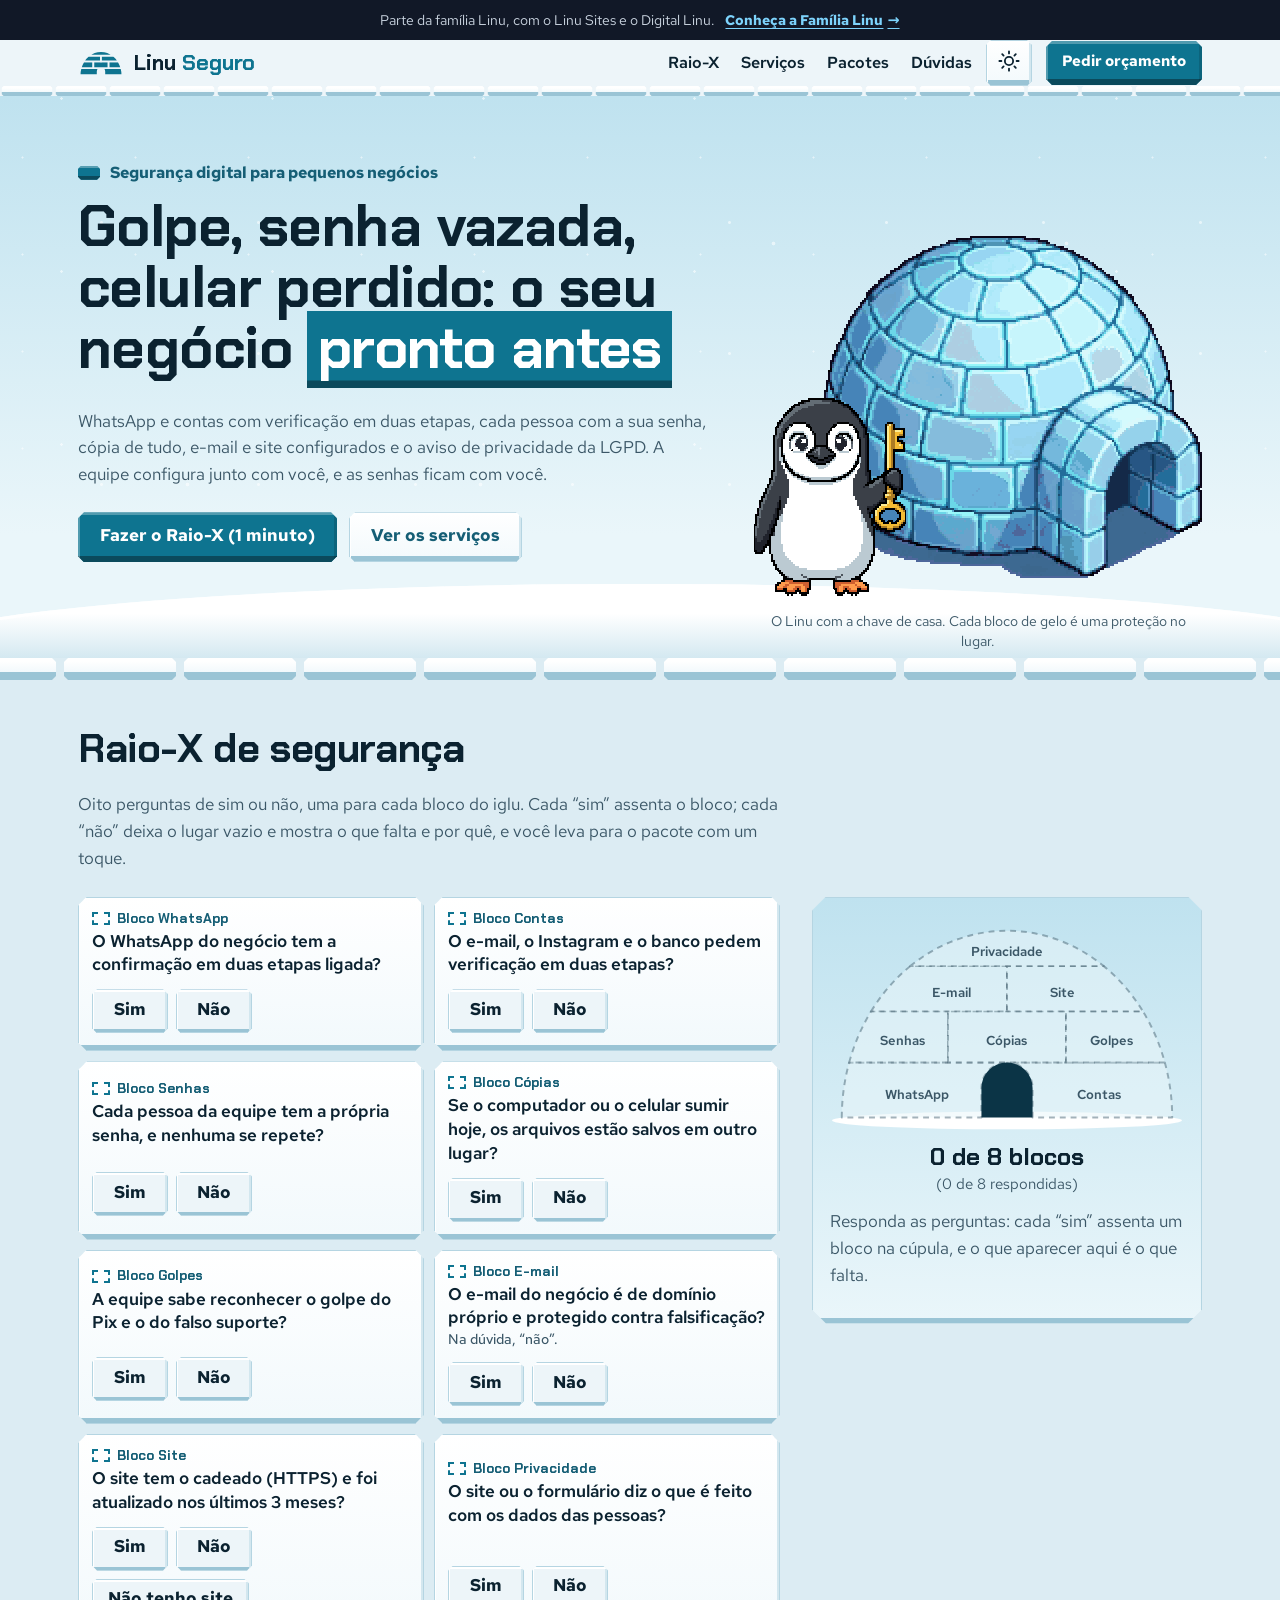
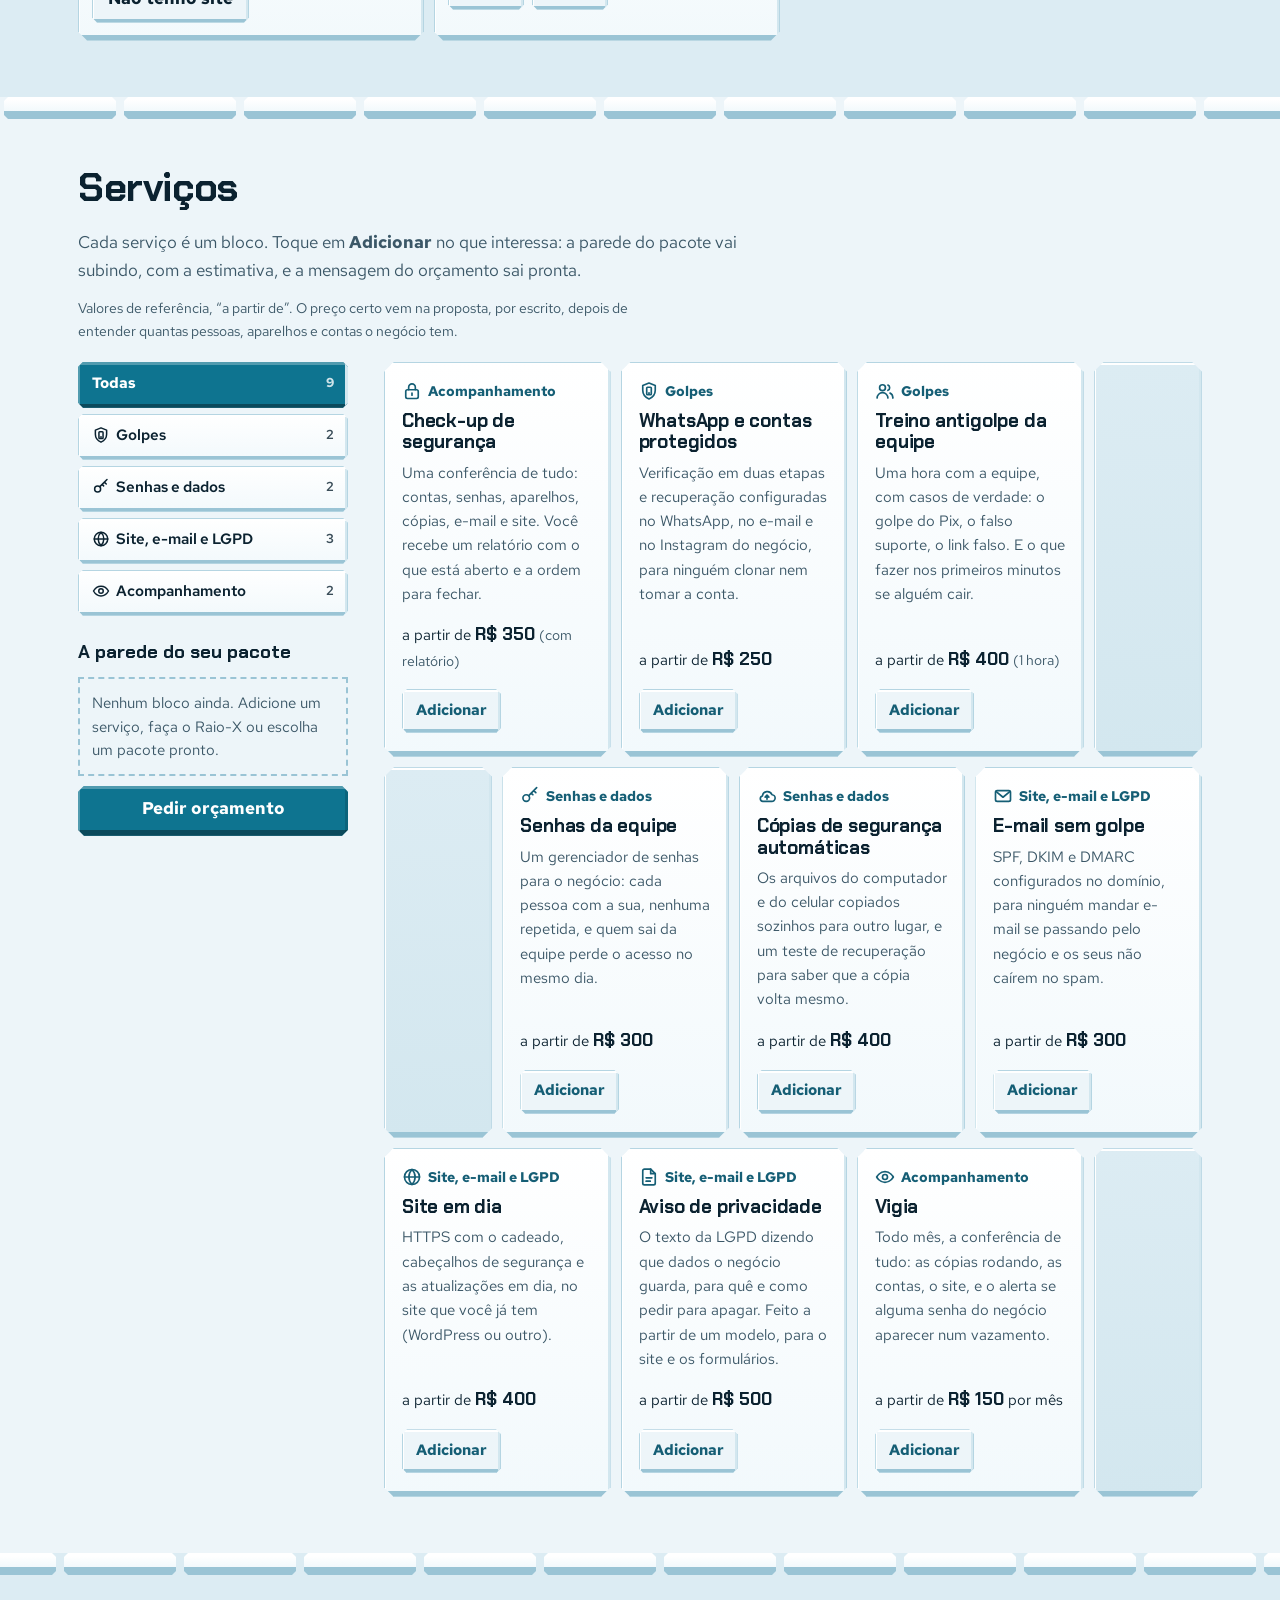
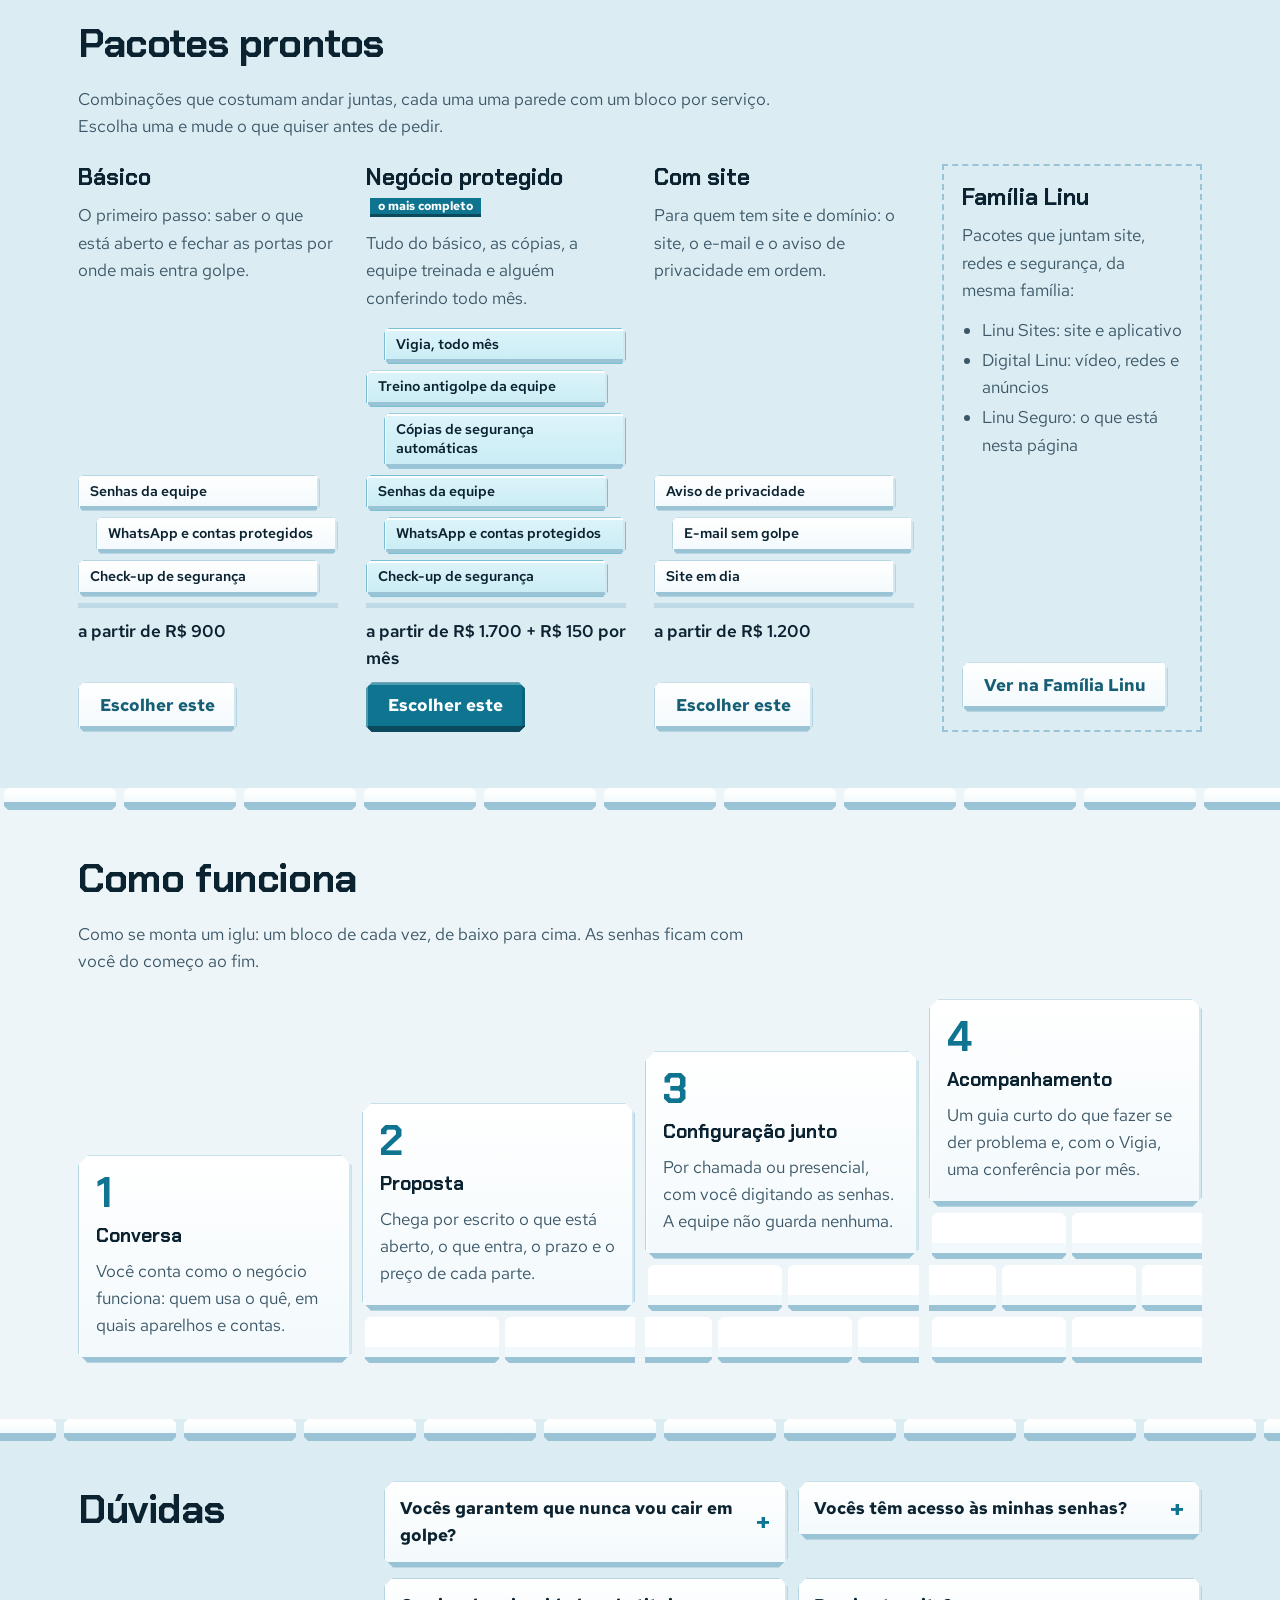
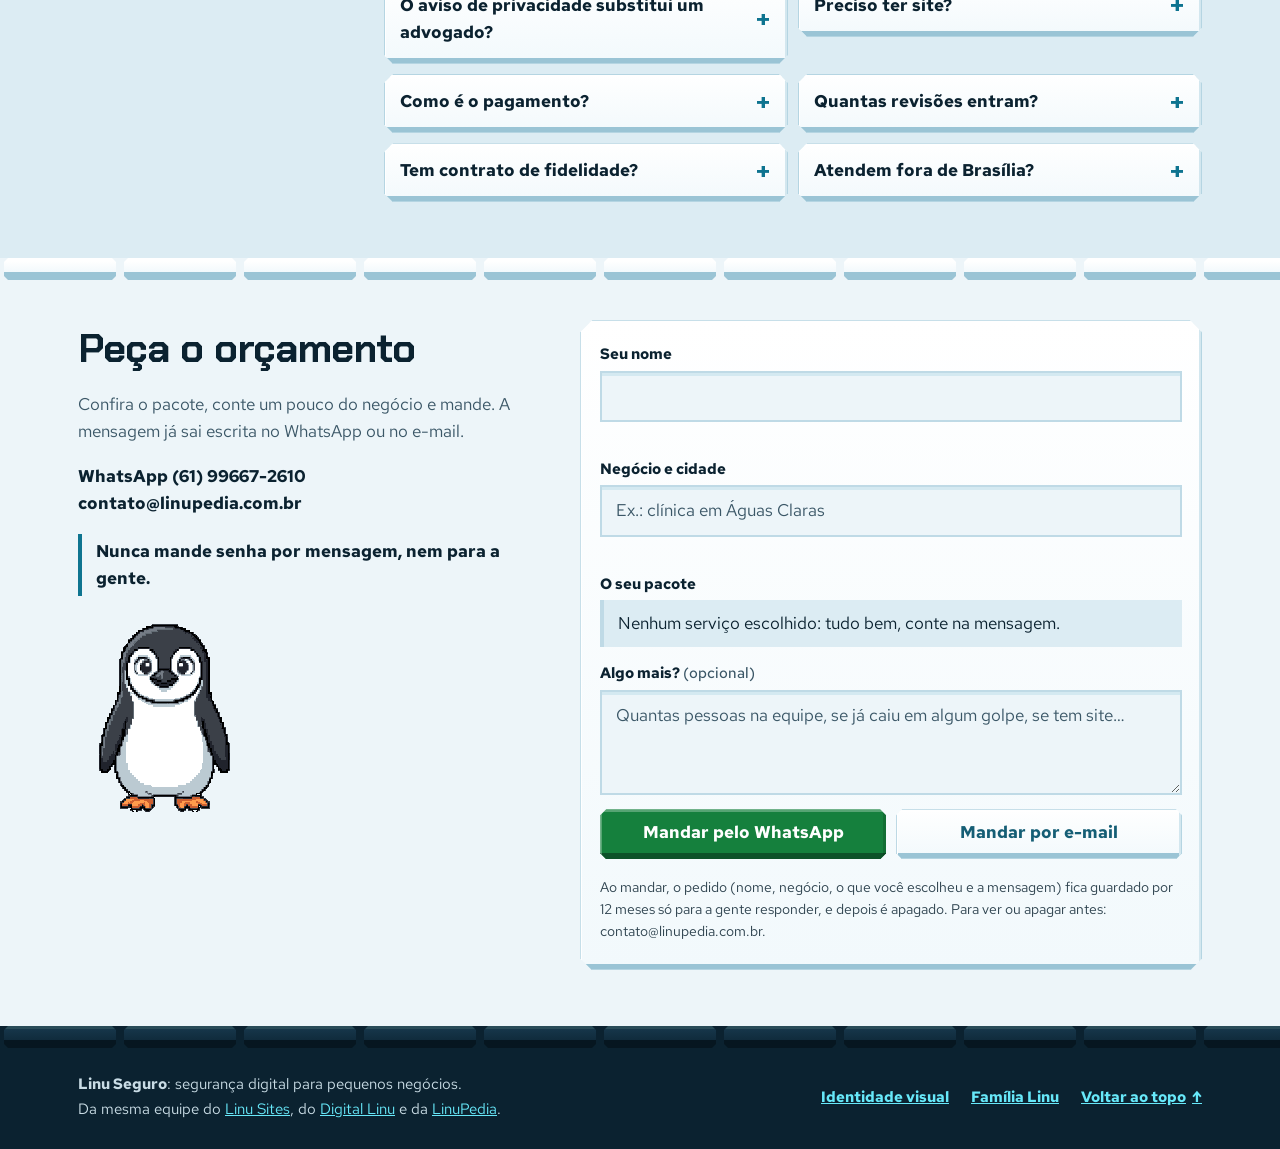
==== index.html @ 94fc55c6 "Fonte pré-carregada sem ?v=, no mesmo endereço do CSS O versao-arquivos.py do kit punha ?v= no <link" ====
<!DOCTYPE html>
<html lang="pt-BR">
<head>
  <meta charset="utf-8">
  <meta name="viewport" content="width=device-width, initial-scale=1">
  <title>Linu Seguro: segurança digital para pequenos negócios</title>
  <meta name="description" content="Contra golpe no WhatsApp e no Pix: contas com verificação em duas etapas, senhas da equipe, cópias de segurança, e-mail e site configurados e aviso de privacidade da LGPD. Faça o Raio-X e monte o seu pacote.">
  <meta name="theme-color" content="#F2F8FB" media="(prefers-color-scheme: light)">
  <meta name="theme-color" content="#07111C" media="(prefers-color-scheme: dark)">
  <link rel="icon" href="img/linu-logo.png?v=04939f80" type="image/png" sizes="128x128">
  <link rel="icon" href="img/icone-32.png?v=af06fd2b" type="image/png" sizes="32x32">
  <link rel="apple-touch-icon" href="img/icone-180.png?v=0174d73d">
  <meta property="og:title" content="Linu Seguro">
  <meta property="og:description" content="Segurança digital para pequenos negócios: golpes, contas e senhas, cópias de segurança, e-mail, site e LGPD. Da família Linu.">
  <meta property="og:type" content="website">
  <meta property="og:url" content="https://seguro.linupedia.com.br/">
  <meta property="og:locale" content="pt_BR">
  <meta property="og:image" content="https://seguro.linupedia.com.br/img/compartilhar.png">
  <meta property="og:image:width" content="1200">
  <meta property="og:image:height" content="630">
  <meta property="og:image:alt" content="O Linu, o pinguim em pixel art, com a chave na frente do iglu, na neve, ao lado da marca de blocos de gelo, do nome Linu Seguro e da frase: o seu negócio pronto antes do golpe">
  <meta name="twitter:card" content="summary_large_image">
  <!-- O que o Google lê sobre o Linu Seguro (schema.org); os serviços são os 9 blocos da página -->
  <script type="application/ld+json">{"@context":"https://schema.org","@type":"ProfessionalService","name":"Linu Seguro","url":"https://seguro.linupedia.com.br/","description":"Segurança digital para pequenos negócios: golpes, contas e senhas, cópias de segurança, e-mail, site e LGPD.","image":"https://seguro.linupedia.com.br/img/compartilhar.png","logo":"https://seguro.linupedia.com.br/img/linu-logo.png","telephone":"+55-61-99667-2610","email":"contato@linupedia.com.br","areaServed":"BR","inLanguage":"pt-BR","parentOrganization":{"@type":"Organization","name":"Família Linu","url":"https://familia.linupedia.com.br/"},"hasOfferCatalog":{"@type":"OfferCatalog","name":"Serviços","itemListElement":[{"@type":"Offer","itemOffered":{"@type":"Service","name":"Check-up de segurança"},"priceSpecification":{"@type":"UnitPriceSpecification","minPrice":350,"priceCurrency":"BRL"}},{"@type":"Offer","itemOffered":{"@type":"Service","name":"WhatsApp e contas protegidos"},"priceSpecification":{"@type":"UnitPriceSpecification","minPrice":250,"priceCurrency":"BRL"}},{"@type":"Offer","itemOffered":{"@type":"Service","name":"Senhas da equipe"},"priceSpecification":{"@type":"UnitPriceSpecification","minPrice":300,"priceCurrency":"BRL"}},{"@type":"Offer","itemOffered":{"@type":"Service","name":"Cópias de segurança automáticas"},"priceSpecification":{"@type":"UnitPriceSpecification","minPrice":400,"priceCurrency":"BRL"}},{"@type":"Offer","itemOffered":{"@type":"Service","name":"E-mail sem golpe"},"priceSpecification":{"@type":"UnitPriceSpecification","minPrice":300,"priceCurrency":"BRL"}},{"@type":"Offer","itemOffered":{"@type":"Service","name":"Site em dia"},"priceSpecification":{"@type":"UnitPriceSpecification","minPrice":400,"priceCurrency":"BRL"}},{"@type":"Offer","itemOffered":{"@type":"Service","name":"Aviso de privacidade (LGPD)"},"priceSpecification":{"@type":"UnitPriceSpecification","minPrice":500,"priceCurrency":"BRL"}},{"@type":"Offer","itemOffered":{"@type":"Service","name":"Treino antigolpe da equipe"},"priceSpecification":{"@type":"UnitPriceSpecification","minPrice":400,"priceCurrency":"BRL"}},{"@type":"Offer","itemOffered":{"@type":"Service","name":"Vigia mensal"},"priceSpecification":{"@type":"UnitPriceSpecification","minPrice":150,"priceCurrency":"BRL","unitText":"mês"}}]}}</script>
  <meta http-equiv="Content-Security-Policy" content="default-src 'self'; img-src 'self' data:; font-src 'self'; style-src 'self'; script-src 'self'; connect-src 'self'; object-src 'none'; base-uri 'self'; form-action 'self'">
  <link rel="canonical" href="https://seguro.linupedia.com.br/">
  <link rel="preload" href="fontes/chakra-petch-latin-700.woff2" as="font" type="font/woff2" crossorigin>
  <link rel="preload" href="fontes/red-hat-text-latin.woff2" as="font" type="font/woff2" crossorigin>
  <script src="js/tema-inicio.js?v=b2e4d710"></script>
  <link rel="stylesheet" href="css/estilo.css?v=5417a39e">
  <link rel="stylesheet" href="css/movimento.css?v=6c3684a3">
  <script src="js/seguro.js?v=fb1ccdaf" defer></script>
  <script src="js/linu-vivo.js?v=daf0f399" defer></script>
  <script src="js/movimento.js?v=c068d761" defer></script>
</head>
<body>
  <!-- Os ícones do Linu Seguro, desenhados para ele (traço 2, pontas redondas), no lugar de emoji; o i-domo é a cúpula
       de blocos do Raio-X, usada como marca no topo -->
  <svg class="sprite" aria-hidden="true" focusable="false">
    <symbol id="i-cadeado" viewBox="0 0 24 24"><rect x="4.5" y="10.5" width="15" height="10.5" rx="2"/><path d="M8 10.5V7.5a4 4 0 0 1 8 0v3M12 14.5v2.5"/></symbol>
    <symbol id="i-escudo" viewBox="0 0 24 24"><path d="M12 2.5 4.5 5.5v5.5c0 4.7 3.2 8.6 7.5 10.5 4.3-1.9 7.5-5.8 7.5-10.5V5.5Z"/><rect x="9.25" y="7.5" width="5.5" height="9" rx="1"/><path d="M11.5 14.5h1"/></symbol>
    <symbol id="i-chave" viewBox="0 0 24 24"><circle cx="7.5" cy="14.5" r="4"/><path d="M10.5 11.5 20 2M16.5 5.5l2.5 2.5M13.5 8.5l2 2"/></symbol>
    <symbol id="i-nuvem" viewBox="0 0 24 24"><path d="M7 18.5h10.5a4 4 0 0 0 .5-8 6 6 0 0 0-11.5 1.5A3.3 3.3 0 0 0 7 18.5Z"/><path d="M12 16v-5M9.75 13.25 12 11l2.25 2.25"/></symbol>
    <symbol id="i-envelope" viewBox="0 0 24 24"><rect x="3" y="5.5" width="18" height="13" rx="2"/><path d="m3.5 6.5 8.5 7 8.5-7"/></symbol>
    <symbol id="i-globo" viewBox="0 0 24 24"><circle cx="12" cy="12" r="9"/><path d="M3 12h18M12 3c2.5 2.5 3.75 5.5 3.75 9S14.5 18.5 12 21M12 3C9.5 5.5 8.25 8.5 8.25 12S9.5 18.5 12 21"/></symbol>
    <symbol id="i-documento" viewBox="0 0 24 24"><path d="M14 2.5H6.5a2 2 0 0 0-2 2v15a2 2 0 0 0 2 2h11a2 2 0 0 0 2-2V8Z"/><path d="M14 2.5V8h5.5M8.5 13h7M8.5 17h5"/></symbol>
    <symbol id="i-pessoas" viewBox="0 0 24 24"><circle cx="9" cy="8" r="3.5"/><path d="M2.5 20.5a6.5 6.5 0 0 1 13 0"/><path d="M15.5 4.8a3.5 3.5 0 0 1 0 6.4M18 14.5a6.5 6.5 0 0 1 3.5 6"/></symbol>
    <symbol id="i-olho" viewBox="0 0 24 24"><path d="M2 12s3.6-6.5 10-6.5S22 12 22 12s-3.6 6.5-10 6.5S2 12 2 12Z"/><circle cx="12" cy="12" r="3"/></symbol>
    <symbol id="i-domo" viewBox="0 0 360 220"><path d="M12.0 206 A168 190 0 0 1 19.5 150 H180 A26 26 0 0 0 154 176 V206Z"/><path d="M206 206 V176 A26 26 0 0 0 180 150 H340.5 A168 190 0 0 1 348.0 206Z"/><path d="M19.5 150 A168 190 0 0 1 41.8 98 H120 V150Z"/><path d="M120 150 V98 H240 V150Z"/><path d="M240 150 V98 H318.2 A168 190 0 0 1 340.5 150Z"/><path d="M41.8 98 A168 190 0 0 1 81.6 52 H180 V98Z"/><path d="M180 98 V52 H278.4 A168 190 0 0 1 318.2 98Z"/><path d="M81.6 52 A168 190 0 0 1 278.4 52Z"/></symbol>
  </svg>
  <!-- A faixa da família (06/11/2026): aponta para a Família Linu, que reúne os quatro serviços -->
  <aside class="faixa-irma" aria-label="Família Linu">
    <span>Parte da família Linu, com o Linu Sites e o Digital Linu.</span>
    <a href="https://familia.linupedia.com.br/">Conheça a Família Linu <span aria-hidden="true">→</span></a>
  </aside>

  <header class="topo">
    <div class="dentro topo-dentro">
      <a class="marca" href="./" aria-label="Linu Seguro, início">
        <svg class="marca-domo" viewBox="0 0 360 220" width="46" height="28" aria-hidden="true"><use href="#i-domo"/></svg>
        <span>Linu <b>Seguro</b></span>
      </a>
      <nav class="menu" aria-label="Seções">
        <div class="menu-links" id="menu-links">
          <a href="#raiox">Raio-X</a>
          <a href="#servicos">Serviços</a>
          <a href="#pacotes">Pacotes</a>
          <a href="#duvidas">Dúvidas</a>
          <a class="botao menu-links-orcamento" href="#contato">Pedir orçamento</a>
        </div>
        <button class="luz" type="button" data-tema aria-label="Mudar para o modo escuro" title="Modo escuro">
          <svg viewBox="0 0 24 24" width="22" height="22" aria-hidden="true">
            <path class="icone-sol" d="M12 7.5a4.5 4.5 0 1 1 0 9 4.5 4.5 0 0 1 0-9ZM12 1.5v2.2M12 20.3v2.2M1.5 12h2.2M20.3 12h2.2M4.6 4.6l1.5 1.5M17.9 17.9l1.5 1.5M4.6 19.4l1.5-1.5M17.9 6.1l1.5-1.5" />
            <path class="icone-lua" d="M20 14.5A8.5 8.5 0 0 1 9.5 4a8.5 8.5 0 1 0 10.5 10.5Z" />
          </svg>
        </button>
        <a class="botao botao-pequeno menu-orcamento" href="#contato"><span class="rotulo-largo">Pedir orçamento</span><span class="rotulo-curto">Orçamento</span></a>
        <button class="menu-abrir" type="button" aria-expanded="false" aria-controls="menu-links" aria-label="Abrir o menu">
          <svg viewBox="0 0 24 24" width="22" height="22" aria-hidden="true"><path d="M4 7h16M4 12h16M4 17h16" /></svg>
        </button>
      </nav>
    </div>
  </header>

  <main>
    <!-- A abertura: o céu polar, a neve e o iglu. De dia, o céu claro; à noite, o céu escuro com a luz da porta acesa -->
    <section class="abertura">
      <div class="dentro abertura-dentro">
        <div class="abertura-texto">
          <p class="sobretitulo">Segurança digital para pequenos negócios</p>
          <h1>Golpe, senha vazada, celular perdido: o seu negócio <span class="destaque">pronto antes</span></h1>
          <p class="abertura-sub">WhatsApp e contas com verificação em duas etapas, cada pessoa com a sua senha, cópia de tudo,
            e-mail e site configurados e o aviso de privacidade da LGPD. A equipe configura junto com você, e as senhas
            ficam com você.</p>
          <div class="botoes">
            <a class="botao" href="#raiox">Fazer o Raio-X (1 minuto)</a>
            <a class="botao botao-gelo" href="#servicos">Ver os serviços</a>
          </div>
        </div>
        <!-- O iglu do Linu, em 2 vezes o tamanho do desenho, e o Linu em 1 vez (pixel art só em escala inteira). Ao
             trocar o tema, a luz da porta acende ou apaga e o Linu dá um pulinho (js/seguro.js, bloco 1b) -->
        <figure class="cena">
          <div class="cena-palco" data-cena>
            <img class="pixel cena-iglu" src="img/iglu.png?v=8f754687" alt="" width="204" height="171">
            <img class="pixel cena-iglu cena-noite" src="img/iglu-noite.png?v=999de87a" alt="" width="204" height="171">
            <img class="pixel cena-luz" src="img/iglu-luz.png?v=534e7107" alt="" width="204" height="171">
            <span class="cena-brilho" aria-hidden="true"></span>
            <img class="pixel cena-linu" data-linu-vivo data-piscar="img/linu-chave-piscando.png?v=2c3120f7" src="img/linu-chave.png?v=003bee1a" alt="O Linu, o pinguim da LinuPedia, na frente do iglu de gelo, mostrando a chave de casa" width="152" height="198">
          </div>
          <figcaption data-cena-legenda>O Linu com a chave de casa. Cada bloco de gelo é uma proteção no lugar.</figcaption>
        </figure>
      </div>
    </section>

    <!-- Raio-X (06/11/2026; cúpula de blocos em 07/11/2026): oito perguntas de sim ou não, cada uma com o seu bloco na
         cúpula. Cada "sim" assenta o bloco; cada "não" deixa o lugar vazio e recomenda um serviço (js/seguro.js,
         bloco 8). Sem JavaScript, a seção não aparece. -->
    <section class="secao secao-gelo raiox" id="raiox">
      <div class="dentro">
        <h2 data-mov="palavras">Raio-X de segurança</h2>
        <p class="secao-sub" data-mov="sobe">Oito perguntas de sim ou não, uma para cada bloco do iglu. Cada “sim” assenta o bloco; cada
          “não” deixa o lugar vazio e mostra o que falta e por quê, e você leva para o pacote com um toque.</p>
        <div class="raiox-grade">
          <div class="perguntas" data-mov-grupo="sobe">
            <!-- No celular e no tablet, a cúpula pequena fica presa no alto enquanto se responde -->
            <div class="raiox-mini" aria-hidden="true">
              <svg class="raiox-domo raiox-domo-mini" viewBox="0 0 360 220" aria-hidden="true" focusable="false">
              <ellipse class="rx-chao" cx="180" cy="209" rx="178" ry="9"/>
              <g class="rx-bloco" data-rx-bloco="whats"><path class="rx-forma" d="M12.0 206 A168 190 0 0 1 19.5 150 H180 A26 26 0 0 0 154 176 V206Z"/></g>
              <g class="rx-bloco" data-rx-bloco="contas"><path class="rx-forma" d="M206 206 V176 A26 26 0 0 0 180 150 H340.5 A168 190 0 0 1 348.0 206Z"/></g>
              <g class="rx-bloco" data-rx-bloco="senhas"><path class="rx-forma" d="M19.5 150 A168 190 0 0 1 41.8 98 H120 V150Z"/></g>
              <g class="rx-bloco" data-rx-bloco="copias"><path class="rx-forma" d="M120 150 V98 H240 V150Z"/></g>
              <g class="rx-bloco" data-rx-bloco="golpe"><path class="rx-forma" d="M240 150 V98 H318.2 A168 190 0 0 1 340.5 150Z"/></g>
              <g class="rx-bloco" data-rx-bloco="email"><path class="rx-forma" d="M41.8 98 A168 190 0 0 1 81.6 52 H180 V98Z"/></g>
              <g class="rx-bloco" data-rx-bloco="site"><path class="rx-forma" d="M180 98 V52 H278.4 A168 190 0 0 1 318.2 98Z"/></g>
              <g class="rx-bloco" data-rx-bloco="privacidade"><path class="rx-forma" d="M81.6 52 A168 190 0 0 1 278.4 52Z"/></g>
              <path class="rx-porta" d="M154 206V176A26 26 0 0 1 206 176V206Z"/>
              </svg>
              <span data-raiox-mini>0 de 8 blocos</span>
            </div>
            <fieldset class="pergunta bloco" data-pergunta="whats">
              <legend><span class="pergunta-bloco">Bloco WhatsApp</span>O WhatsApp do negócio tem a confirmação em duas etapas ligada?</legend>
              <label><input type="radio" name="rx-whats" value="sim"><span>Sim</span></label>
              <label><input type="radio" name="rx-whats" value="nao"><span>Não</span></label>
            </fieldset>
            <fieldset class="pergunta bloco" data-pergunta="contas">
              <legend><span class="pergunta-bloco">Bloco Contas</span>O e-mail, o Instagram e o banco pedem verificação em duas etapas?</legend>
              <label><input type="radio" name="rx-contas" value="sim"><span>Sim</span></label>
              <label><input type="radio" name="rx-contas" value="nao"><span>Não</span></label>
            </fieldset>
            <fieldset class="pergunta bloco" data-pergunta="senhas">
              <legend><span class="pergunta-bloco">Bloco Senhas</span>Cada pessoa da equipe tem a própria senha, e nenhuma se repete?</legend>
              <label><input type="radio" name="rx-senhas" value="sim"><span>Sim</span></label>
              <label><input type="radio" name="rx-senhas" value="nao"><span>Não</span></label>
            </fieldset>
            <fieldset class="pergunta bloco" data-pergunta="copias">
              <legend><span class="pergunta-bloco">Bloco Cópias</span>Se o computador ou o celular sumir hoje, os arquivos estão salvos em outro lugar?</legend>
              <label><input type="radio" name="rx-copias" value="sim"><span>Sim</span></label>
              <label><input type="radio" name="rx-copias" value="nao"><span>Não</span></label>
            </fieldset>
            <fieldset class="pergunta bloco" data-pergunta="golpe">
              <legend><span class="pergunta-bloco">Bloco Golpes</span>A equipe sabe reconhecer o golpe do Pix e o do falso suporte?</legend>
              <label><input type="radio" name="rx-golpe" value="sim"><span>Sim</span></label>
              <label><input type="radio" name="rx-golpe" value="nao"><span>Não</span></label>
            </fieldset>
            <fieldset class="pergunta bloco" data-pergunta="email">
              <legend><span class="pergunta-bloco">Bloco E-mail</span>O e-mail do negócio é de domínio próprio e protegido contra falsificação? <small>Na dúvida, “não”.</small></legend>
              <label><input type="radio" name="rx-email" value="sim"><span>Sim</span></label>
              <label><input type="radio" name="rx-email" value="nao"><span>Não</span></label>
            </fieldset>
            <fieldset class="pergunta bloco" data-pergunta="site">
              <legend><span class="pergunta-bloco">Bloco Site</span>O site tem o cadeado (HTTPS) e foi atualizado nos últimos 3 meses?</legend>
              <label><input type="radio" name="rx-site" value="sim"><span>Sim</span></label>
              <label><input type="radio" name="rx-site" value="nao"><span>Não</span></label>
              <label><input type="radio" name="rx-site" value="sem"><span>Não tenho site</span></label>
            </fieldset>
            <fieldset class="pergunta bloco" data-pergunta="privacidade">
              <legend><span class="pergunta-bloco">Bloco Privacidade</span>O site ou o formulário diz o que é feito com os dados das pessoas?</legend>
              <label><input type="radio" name="rx-privacidade" value="sim"><span>Sim</span></label>
              <label><input type="radio" name="rx-privacidade" value="nao"><span>Não</span></label>
            </fieldset>
          </div>
          <div class="raiox-resultado" aria-live="polite">
            <div class="raiox-ceu">
              <svg class="raiox-domo" viewBox="0 0 360 220" aria-hidden="true" focusable="false">
              <defs><linearGradient id="rx-gelo" x1="0" y1="0" x2="0" y2="1"><stop class="rx-g1" offset="0"/><stop class="rx-g2" offset=".12"/><stop class="rx-g3" offset=".78"/><stop class="rx-g4" offset=".8"/></linearGradient></defs>
              <ellipse class="rx-chao" cx="180" cy="209" rx="178" ry="9"/>
              <g class="rx-bloco" data-rx-bloco="whats"><path class="rx-forma" d="M12.0 206 A168 190 0 0 1 19.5 150 H180 A26 26 0 0 0 154 176 V206Z"/><text x="88" y="184">WhatsApp</text></g>
              <g class="rx-bloco" data-rx-bloco="contas"><path class="rx-forma" d="M206 206 V176 A26 26 0 0 0 180 150 H340.5 A168 190 0 0 1 348.0 206Z"/><text x="274" y="184">Contas</text></g>
              <g class="rx-bloco" data-rx-bloco="senhas"><path class="rx-forma" d="M19.5 150 A168 190 0 0 1 41.8 98 H120 V150Z"/><text x="74" y="129">Senhas</text></g>
              <g class="rx-bloco" data-rx-bloco="copias"><path class="rx-forma" d="M120 150 V98 H240 V150Z"/><text x="180" y="129">Cópias</text></g>
              <g class="rx-bloco" data-rx-bloco="golpe"><path class="rx-forma" d="M240 150 V98 H318.2 A168 190 0 0 1 340.5 150Z"/><text x="286" y="129">Golpes</text></g>
              <g class="rx-bloco" data-rx-bloco="email"><path class="rx-forma" d="M41.8 98 A168 190 0 0 1 81.6 52 H180 V98Z"/><text x="124" y="80">E-mail</text></g>
              <g class="rx-bloco" data-rx-bloco="site"><path class="rx-forma" d="M180 98 V52 H278.4 A168 190 0 0 1 318.2 98Z"/><text x="236" y="80">Site</text></g>
              <g class="rx-bloco" data-rx-bloco="privacidade"><path class="rx-forma" d="M81.6 52 A168 190 0 0 1 278.4 52Z"/><text x="180" y="38">Privacidade</text></g>
              <path class="rx-porta" d="M154 206V176A26 26 0 0 1 206 176V206Z"/>
              </svg>
            </div>
            <p class="raiox-contagem"><b data-raiox-blocos>0 de 8 blocos</b> <span data-raiox-respondidas>(0 de 8 respondidas)</span></p>
            <p class="raiox-vazio" data-raiox-vazio>Responda as perguntas: cada “sim” assenta um bloco na cúpula, e o que
              aparecer aqui é o que falta.</p>
            <ul class="raiox-lista" data-raiox-lista></ul>
            <p class="raiox-total" data-raiox-total hidden></p>
            <p class="raiox-site" data-raiox-site hidden>Sem site? O <a href="https://sites.linupedia.com.br/">Linu Sites</a>,
              da mesma família, faz o site já com o cadeado e as atualizações.</p>
            <button type="button" class="botao" data-raiox-usar hidden>Levar para o meu pacote</button>
          </div>
        </div>
      </div>
    </section>

    <section class="secao" id="servicos">
      <div class="dentro">
        <h2 data-mov="palavras">Serviços</h2>
        <p class="secao-sub" data-mov="sobe">Cada serviço é um bloco. Toque em <b>Adicionar</b> no que interessa: a parede do pacote vai
          subindo, com a estimativa, e a mensagem do orçamento sai pronta.</p>
        <p class="servicos-nota">Valores de referência, “a partir de”. O preço certo vem na proposta, por escrito, depois
          de entender quantas pessoas, aparelhos e contas o negócio tem.</p>
        <div class="servicos-grade">
          <!-- No computador, as áreas e o pacote ficam parados ao lado; no tablet, as áreas numa faixa no alto; no celular,
               uma faixa que rola de lado e o pacote preso embaixo (DIRETRIZES-UX.md, seção 3) -->
          <div class="servicos-lado">
            <div class="areas" role="toolbar" aria-label="Filtrar por área" hidden data-areas>
              <button type="button" class="area" data-area="todas" aria-pressed="true">Todas <span class="area-conta">9</span></button>
              <button type="button" class="area" data-area="golpes" aria-pressed="false"><svg class="icone" aria-hidden="true"><use href="#i-escudo"/></svg> Golpes <span class="area-conta">2</span></button>
              <button type="button" class="area" data-area="senhas" aria-pressed="false"><svg class="icone" aria-hidden="true"><use href="#i-chave"/></svg> Senhas e dados <span class="area-conta">2</span></button>
              <button type="button" class="area" data-area="site" aria-pressed="false"><svg class="icone" aria-hidden="true"><use href="#i-globo"/></svg> Site, e-mail e LGPD <span class="area-conta">3</span></button>
              <button type="button" class="area" data-area="acompanhar" aria-pressed="false"><svg class="icone" aria-hidden="true"><use href="#i-olho"/></svg> Acompanhamento <span class="area-conta">2</span></button>
            </div>
            <!-- O pacote é uma parede: cada serviço escolhido é um bloco assentado em cima do anterior -->
            <div class="pacote" data-pacote>
              <p class="pacote-titulo">A parede do seu pacote</p>
              <p class="pacote-vazio" data-pacote-vazio>Nenhum bloco ainda. Adicione um serviço, faça o Raio-X ou escolha
                um pacote pronto.</p>
              <ul class="pacote-lista" data-pacote-lista></ul>
              <p class="pacote-total" data-pacote-total hidden></p>
              <a class="botao pacote-enviar" href="#contato">Pedir orçamento</a>
              <button type="button" class="pacote-limpar" data-pacote-limpar hidden>Limpar</button>
            </div>
          </div>

          <!-- Os blocos assentados em fileiras desencontradas, como alvenaria: cada fileira começa meio bloco para o lado,
               e os meios-blocos das pontas são só desenho (css/estilo.css, "A parede de serviços") -->
          <div class="servicos" data-mov-grupo="sobe" data-servicos>
            <article class="servico bloco" data-cat="acompanhar" data-id="checkup" data-preco="350" data-tipo="unico">
              <span class="servico-area"><svg class="icone" aria-hidden="true"><use href="#i-cadeado"/></svg>Acompanhamento</span>
              <h3>Check-up de segurança</h3>
              <p>Uma conferência de tudo: contas, senhas, aparelhos, cópias, e-mail e site. Você recebe um relatório com o
                que está aberto e a ordem para fechar.</p>
              <p class="servico-preco">a partir de <b>R$&nbsp;350</b> <span>(com relatório)</span></p>
              <button type="button" class="adicionar" data-adicionar aria-pressed="false">Adicionar</button>
            </article>
            <article class="servico bloco" data-cat="golpes" data-id="contas" data-preco="250" data-tipo="unico">
              <span class="servico-area"><svg class="icone" aria-hidden="true"><use href="#i-escudo"/></svg>Golpes</span>
              <h3>WhatsApp e contas protegidos</h3>
              <p>Verificação em duas etapas e recuperação configuradas no WhatsApp, no e-mail e no Instagram do negócio,
                para ninguém clonar nem tomar a conta.</p>
              <p class="servico-preco">a partir de <b>R$&nbsp;250</b></p>
              <button type="button" class="adicionar" data-adicionar aria-pressed="false">Adicionar</button>
            </article>
            <article class="servico bloco" data-cat="golpes" data-id="treino" data-preco="400" data-tipo="unico">
              <span class="servico-area"><svg class="icone" aria-hidden="true"><use href="#i-pessoas"/></svg>Golpes</span>
              <h3>Treino antigolpe da equipe</h3>
              <p>Uma hora com a equipe, com casos de verdade: o golpe do Pix, o falso suporte, o link falso. E o que fazer
                nos primeiros minutos se alguém cair.</p>
              <p class="servico-preco">a partir de <b>R$&nbsp;400</b> <span>(1 hora)</span></p>
              <button type="button" class="adicionar" data-adicionar aria-pressed="false">Adicionar</button>
            </article>
            <article class="servico bloco" data-cat="senhas" data-id="senhas" data-preco="300" data-tipo="unico">
              <span class="servico-area"><svg class="icone" aria-hidden="true"><use href="#i-chave"/></svg>Senhas e dados</span>
              <h3>Senhas da equipe</h3>
              <p>Um gerenciador de senhas para o negócio: cada pessoa com a sua, nenhuma repetida, e quem sai da equipe
                perde o acesso no mesmo dia.</p>
              <p class="servico-preco">a partir de <b>R$&nbsp;300</b></p>
              <button type="button" class="adicionar" data-adicionar aria-pressed="false">Adicionar</button>
            </article>
            <article class="servico bloco" data-cat="senhas" data-id="copias" data-preco="400" data-tipo="unico">
              <span class="servico-area"><svg class="icone" aria-hidden="true"><use href="#i-nuvem"/></svg>Senhas e dados</span>
              <h3>Cópias de segurança automáticas</h3>
              <p>Os arquivos do computador e do celular copiados sozinhos para outro lugar, e um teste de recuperação para
                saber que a cópia volta mesmo.</p>
              <p class="servico-preco">a partir de <b>R$&nbsp;400</b></p>
              <button type="button" class="adicionar" data-adicionar aria-pressed="false">Adicionar</button>
            </article>
            <article class="servico bloco" data-cat="site" data-id="email" data-preco="300" data-tipo="unico">
              <span class="servico-area"><svg class="icone" aria-hidden="true"><use href="#i-envelope"/></svg>Site, e-mail e LGPD</span>
              <h3>E-mail sem golpe</h3>
              <p>SPF, DKIM e DMARC configurados no domínio, para ninguém mandar e-mail se passando pelo negócio e os seus
                não caírem no spam.</p>
              <p class="servico-preco">a partir de <b>R$&nbsp;300</b></p>
              <button type="button" class="adicionar" data-adicionar aria-pressed="false">Adicionar</button>
            </article>
            <article class="servico bloco" data-cat="site" data-id="site" data-preco="400" data-tipo="unico">
              <span class="servico-area"><svg class="icone" aria-hidden="true"><use href="#i-globo"/></svg>Site, e-mail e LGPD</span>
              <h3>Site em dia</h3>
              <p>HTTPS com o cadeado, cabeçalhos de segurança e as atualizações em dia, no site que você já tem (WordPress
                ou outro).</p>
              <p class="servico-preco">a partir de <b>R$&nbsp;400</b></p>
              <button type="button" class="adicionar" data-adicionar aria-pressed="false">Adicionar</button>
            </article>
            <article class="servico bloco" data-cat="site" data-id="privacidade" data-preco="500" data-tipo="unico">
              <span class="servico-area"><svg class="icone" aria-hidden="true"><use href="#i-documento"/></svg>Site, e-mail e LGPD</span>
              <h3>Aviso de privacidade</h3>
              <p>O texto da LGPD dizendo que dados o negócio guarda, para quê e como pedir para apagar. Feito a partir de
                um modelo, para o site e os formulários.</p>
              <p class="servico-preco">a partir de <b>R$&nbsp;500</b></p>
              <button type="button" class="adicionar" data-adicionar aria-pressed="false">Adicionar</button>
            </article>
            <article class="servico bloco" data-cat="acompanhar" data-id="vigia" data-preco="150" data-tipo="mensal">
              <span class="servico-area"><svg class="icone" aria-hidden="true"><use href="#i-olho"/></svg>Acompanhamento</span>
              <h3>Vigia</h3>
              <p>Todo mês, a conferência de tudo: as cópias rodando, as contas, o site, e o alerta se alguma senha do
                negócio aparecer num vazamento.</p>
              <p class="servico-preco">a partir de <b>R$&nbsp;150</b> por mês</p>
              <button type="button" class="adicionar" data-adicionar aria-pressed="false">Adicionar</button>
            </article>
          </div>
        </div>
      </div>
    </section>

    <!-- Pacotes prontos: cada um é uma parede, com um bloco por serviço; a altura da parede mostra o tamanho do pacote -->
    <section class="secao secao-gelo" id="pacotes">
      <div class="dentro">
        <h2 data-mov="palavras">Pacotes prontos</h2>
        <p class="secao-sub" data-mov="sobe">Combinações que costumam andar juntas, cada uma uma parede com um bloco por serviço. Escolha
          uma e mude o que quiser antes de pedir.</p>
        <div class="pacotes" data-mov-grupo="sobe">
          <article class="pacote-pronto">
            <p class="pacote-nome">Básico</p>
            <p>O primeiro passo: saber o que está aberto e fechar as portas por onde mais entra golpe.</p>
            <ul class="parede" data-mov-grupo="sobe">
              <li>Check-up de segurança</li>
              <li>WhatsApp e contas protegidos</li>
              <li>Senhas da equipe</li>
            </ul>
            <p class="pacote-preco" data-pacote-preco="checkup contas senhas">a partir de <b>R$&nbsp;900</b></p>
            <button type="button" class="botao botao-gelo" data-escolher-pacote="checkup contas senhas">Escolher este</button>
          </article>
          <article class="pacote-pronto pacote-pronto-destaque">
            <p class="pacote-nome">Negócio protegido <span class="pacote-selo">o mais completo</span></p>
            <p>Tudo do básico, as cópias, a equipe treinada e alguém conferindo todo mês.</p>
            <ul class="parede" data-mov-grupo="sobe">
              <li>Check-up de segurança</li>
              <li>WhatsApp e contas protegidos</li>
              <li>Senhas da equipe</li>
              <li>Cópias de segurança automáticas</li>
              <li>Treino antigolpe da equipe</li>
              <li>Vigia, todo mês</li>
            </ul>
            <p class="pacote-preco" data-pacote-preco="checkup contas senhas copias treino vigia">a partir de <b>R$&nbsp;1.700</b> + <b>R$&nbsp;150</b> por mês</p>
            <button type="button" class="botao" data-escolher-pacote="checkup contas senhas copias treino vigia">Escolher este</button>
          </article>
          <article class="pacote-pronto">
            <p class="pacote-nome">Com site</p>
            <p>Para quem tem site e domínio: o site, o e-mail e o aviso de privacidade em ordem.</p>
            <ul class="parede" data-mov-grupo="sobe">
              <li>Site em dia</li>
              <li>E-mail sem golpe</li>
              <li>Aviso de privacidade</li>
            </ul>
            <p class="pacote-preco" data-pacote-preco="site email privacidade">a partir de <b>R$&nbsp;1.200</b></p>
            <button type="button" class="botao botao-gelo" data-escolher-pacote="site email privacidade">Escolher este</button>
          </article>
          <article class="pacote-pronto pacote-pronto-familia">
            <p class="pacote-nome">Família Linu</p>
            <p>Pacotes que juntam site, redes e segurança, da mesma família:</p>
            <ul>
              <li>Linu Sites: site e aplicativo</li>
              <li>Digital Linu: vídeo, redes e anúncios</li>
              <li>Linu Seguro: o que está nesta página</li>
            </ul>
            <a class="botao botao-gelo" href="https://familia.linupedia.com.br/#pacotes">Ver na Família Linu</a>
          </article>
        </div>
      </div>
    </section>

    <!-- Como funciona: uma escada de blocos, cada etapa um degrau acima da outra -->
    <section class="secao" id="como">
      <div class="dentro">
        <h2 data-mov="palavras">Como funciona</h2>
        <p class="secao-sub" data-mov="sobe">Como se monta um iglu: um bloco de cada vez, de baixo para cima. As senhas ficam com você do
          começo ao fim.</p>
        <ol class="passos" data-mov-grupo="sobe">
          <li class="bloco"><span class="passo-numero" aria-hidden="true">1</span><b>Conversa</b><span>Você conta como o negócio funciona: quem usa o quê, em quais aparelhos e contas.</span></li>
          <li class="bloco"><span class="passo-numero" aria-hidden="true">2</span><b>Proposta</b><span>Chega por escrito o que está aberto, o que entra, o prazo e o preço de cada parte.</span></li>
          <li class="bloco"><span class="passo-numero" aria-hidden="true">3</span><b>Configuração junto</b><span>Por chamada ou presencial, com você digitando as senhas. A equipe não guarda nenhuma.</span></li>
          <li class="bloco"><span class="passo-numero" aria-hidden="true">4</span><b>Acompanhamento</b><span>Um guia curto do que fazer se der problema e, com o Vigia, uma conferência por mês.</span></li>
        </ol>
      </div>
    </section>

    <section class="secao secao-gelo" id="duvidas">
      <div class="dentro duvidas-dentro">
        <h2 data-mov="palavras">Dúvidas</h2>
        <div class="duvidas" data-mov-grupo="sobe">
          <details class="bloco">
            <summary>Vocês garantem que nunca vou cair em golpe?</summary>
            <p>Não. Ninguém pode garantir isso. O que dá para fazer é diminuir muito as chances e deixar o negócio pronto
              para reagir rápido se acontecer: conta recuperável, cópia guardada, equipe que sabe o primeiro passo.</p>
          </details>
          <details class="bloco">
            <summary>Vocês têm acesso às minhas senhas?</summary>
            <p>Não. As senhas ficam com você. A equipe configura junto, por chamada ou presencial, com você digitando, e não
              guarda nada.</p>
          </details>
          <details class="bloco">
            <summary>O aviso de privacidade substitui um advogado?</summary>
            <p>Não. É um modelo pensado para negócio pequeno, ajustado ao que você coleta. Se o negócio lida com dados
              sensíveis (saúde, crianças) ou com muito volume de dados, vale a revisão de um advogado.</p>
          </details>
          <details class="bloco">
            <summary>Preciso ter site?</summary>
            <p>Não. Quase tudo vale para quem tem só WhatsApp e Instagram: contas, senhas, cópias e o treino. O site e o
              e-mail com domínio entram só se você tiver.</p>
          </details>
          <details class="bloco">
            <summary>Como é o pagamento?</summary>
            <p>Entrega única: metade quando a proposta é aceita e metade na entrega, por Pix ou transferência. Mensal: no
              começo de cada mês.</p>
          </details>
          <details class="bloco">
            <summary>Quantas revisões entram?</summary>
            <p>Duas rodadas de ajuste em cada entrega (o relatório do check-up, o aviso de privacidade). Conserto de erro
              nosso não conta.</p>
          </details>
          <details class="bloco">
            <summary>Tem contrato de fidelidade?</summary>
            <p>Não. O Vigia é combinado mês a mês. Para parar, é só avisar com 30 dias, sem multa.</p>
          </details>
          <details class="bloco">
            <summary>Atendem fora de Brasília?</summary>
            <p>Sim. Quase tudo é feito à distância, por chamada de vídeo. O presencial depende da cidade.</p>
          </details>
        </div>
      </div>
    </section>

    <section class="secao contato" id="contato">
      <div class="dentro contato-dentro">
        <div class="contato-texto">
          <h2 data-mov="palavras">Peça o orçamento</h2>
          <p>Confira o pacote, conte um pouco do negócio e mande. A mensagem já sai escrita no WhatsApp ou no e-mail.</p>
          <p class="contato-canais">WhatsApp (61) 99667-2610<br>contato@linupedia.com.br</p>
          <p class="contato-aviso">Nunca mande senha por mensagem, nem para a gente.</p>
          <img class="pixel contato-linu" data-mov="cortina" data-linu-vivo data-piscar="img/linu-frente-piscando.png?v=bdd2509a" src="img/linu-frente.png?v=015c42f4" alt="" width="172" height="190">
        </div>
        <div class="formulario bloco" data-formulario>
          <div class="campo">
            <label for="nome">Seu nome</label>
            <input type="text" id="nome" name="nome" autocomplete="name" required aria-describedby="nome-erro">
            <p class="campo-erro" id="nome-erro" aria-live="polite"></p>
          </div>
          <div class="campo">
            <label for="negocio">Negócio e cidade</label>
            <input type="text" id="negocio" name="negocio" placeholder="Ex.: clínica em Águas Claras" required aria-describedby="negocio-erro">
            <p class="campo-erro" id="negocio-erro" aria-live="polite"></p>
          </div>
          <div class="campo">
            <span class="campo-rotulo">O seu pacote</span>
            <p class="formulario-pacote" data-formulario-pacote>Nenhum serviço escolhido: tudo bem, conte na mensagem.</p>
            <p class="formulario-total" data-formulario-total hidden></p>
          </div>
          <div class="campo">
            <label for="mensagem">Algo mais? <span class="opcional">(opcional)</span></label>
            <textarea id="mensagem" name="mensagem" rows="3" placeholder="Quantas pessoas na equipe, se já caiu em algum golpe, se tem site…"></textarea>
          </div>
          <!-- campo que só robô preenche (o servidor ignora o pedido que vier com ele) -->
          <div class="pote" aria-hidden="true"><label>Não preencha<input type="text" name="site_extra" tabindex="-1" autocomplete="off"></label></div>
          <div class="formulario-botoes">
            <a class="botao botao-whatsapp" href="https://wa.me/5561996672610" target="_blank" rel="noopener" data-enviar="whatsapp">Mandar pelo WhatsApp</a>
            <a class="botao botao-gelo" href="mailto:contato@linupedia.com.br" data-enviar="email">Mandar por e-mail</a>
          </div>
          <p class="formulario-privacidade">Ao mandar, o pedido (nome, negócio, o que você escolheu e a mensagem) fica guardado por 12 meses só para a gente responder, e depois é apagado. Para ver ou apagar antes: contato@linupedia.com.br.</p>
        </div>
      </div>
    </section>
  </main>

  <!-- No celular e no tablet, o pacote fica preso embaixo, ao alcance do polegar -->
  <div class="barra-pacote" data-barra hidden>
    <span class="barra-texto" data-barra-texto aria-live="polite"></span>
    <a class="botao botao-pequeno" href="#contato">Pedir orçamento</a>
  </div>

  <footer class="rodape">
    <div class="dentro rodape-dentro">
      <p><b>Linu Seguro</b>: segurança digital para pequenos negócios.<br>Da mesma equipe do
        <a href="https://sites.linupedia.com.br/">Linu Sites</a>, do <a href="https://digital.linupedia.com.br/">Digital Linu</a>
        e da <a href="https://linupedia.com.br/">LinuPedia</a>.</p>
      <div class="rodape-links">
        <a class="rodape-link" href="https://familia.linupedia.com.br/identidade">Identidade visual</a>
        <a class="rodape-link" href="https://familia.linupedia.com.br/">Família Linu</a>
        <a class="topo-voltar" href="#" data-voltar>Voltar ao topo <span aria-hidden="true">↑</span></a>
      </div>
    </div>
  </footer>
</body>
</html>
---- css/estilo.css ----
/* Linu Seguro: o iglu de blocos (07/11/2026). A página é montada em blocos de gelo: o fundo é neve, cada serviço,
   pergunta, botão e etapa é um bloco chanfrado com luz em cima e sombra azulada embaixo, as seções se separam por uma
   fiada de blocos e o Raio-X assenta os blocos de uma cúpula. Letras: Chakra Petch (títulos) e Red Hat Text (texto).
   Três versões (DIRETRIZES-UX.md, seção 3): celular até 699 px, tablet de 700 a 1099 px, computador a partir de
   1100 px. As decisões estão no IDENTIDADE.md. */
@font-face { font-family: "Chakra Petch"; font-style: normal; font-weight: 700; font-display: swap; src: url(../fontes/chakra-petch-latin-700.woff2) format("woff2"); unicode-range: U+0000-00FF, U+0131, U+0152-0153, U+02BB-02BC, U+02C6, U+02DA, U+02DC, U+0304, U+0308, U+0329, U+2000-206F, U+20AC, U+2122, U+2191, U+2193, U+2212, U+2215, U+FEFF, U+FFFD; }
@font-face { font-family: "Red Hat Text"; font-style: normal; font-weight: 400 700; font-display: swap; src: url(../fontes/red-hat-text-latin.woff2) format("woff2"); unicode-range: U+0000-00FF, U+0131, U+0152-0153, U+02BB-02BC, U+02C6, U+02DA, U+02DC, U+0304, U+0308, U+0329, U+2000-206F, U+20AC, U+2122, U+2191, U+2193, U+2212, U+2215, U+FEFF, U+FFFD; }

/* Dia: neve e gelo. Os blocos são brancos com a sombra azulada; a junta é o azul-gelo entre eles. */
:root {
  --cor: #0E7490;          /* Iglu: botões e textos sobre a neve */
  --cor-forte: #155E75;
  --cor-sombra: #0B4A5C;   /* a face de baixo do bloco cheio */
  --cor-clara: #CFF1F8;
  --cor-texto: #FFFFFF;    /* o texto dos botões cheios */
  --neve: #EDF5F9;         /* o fundo da página */
  --gelo: #DCECF3;         /* as seções alternadas */
  --bloco: #FFFFFF;
  --bloco-fundo: #F2F9FC;
  --luz: #FFFFFF;
  --sombra: #9AC4D5;       /* a face de baixo do bloco */
  --sombra-lado: #D3E7EF;  /* a face da direita */
  --aresta: #B5D5E2;
  --junta: #BFDAE6;
  --assentado: #DDF4FA;    /* o bloco escolhido ou com "sim" */
  --assentado-fundo: #C9ECF5;
  --assentado-aresta: #79BFD3;
  --rx-luz: #FFFFFF;
  --tinta: #0B2230;
  --tinta-suave: #3B5767;
  --foco: #1D4ED8;
  --ceu-alto: #BFE2EF;
  --ceu-baixo: #EAF6FA;
  --chao: #FFFFFF;
  --chao-sombra: #D4E9F1;
  --ponto: rgba(255, 255, 255, .9);  /* flocos de dia, estrelas à noite */
  --porta: #0B3446;
  --rodape: #0B2230;
  --jw: 10px;              /* a largura da junta entre blocos */
  --entrada: cubic-bezier(.2, .7, .3, 1);
  color-scheme: light;
}
/* Noite polar: o céu escuro com estrelas, os blocos com brilho frio na aresta de cima. */
@media (prefers-color-scheme: dark) {
  :root:not([data-theme="light"]) {
    --cor: #22D3EE; --cor-forte: #67E8F9; --cor-sombra: #0E7490; --cor-clara: #0B3A4A; --cor-texto: #042F2E;
    --neve: #07111C; --gelo: #0B1A29; --bloco: #152C40; --bloco-fundo: #0F2233; --luz: rgba(165, 243, 252, .34);
    --sombra: #030A12; --sombra-lado: rgba(0, 0, 0, .28); --aresta: rgba(103, 232, 249, .18); --junta: #040B14; --assentado: #0F3E52; --assentado-fundo: #0B3142; --assentado-aresta: rgba(34, 211, 238, .55); --rx-luz: #2D5068;
    --tinta: #E4F2F8; --tinta-suave: #A6BFCC; --foco: #7DD3FC; --ceu-alto: #02060E; --ceu-baixo: #0B1D30;
    --chao: #142A3E; --chao-sombra: #0C1E2F; --ponto: rgba(226, 246, 255, .85); --porta: #01050A; --rodape: #030912;
    color-scheme: dark;
  }
}
:root[data-theme="dark"] {
  --cor: #22D3EE; --cor-forte: #67E8F9; --cor-sombra: #0E7490; --cor-clara: #0B3A4A; --cor-texto: #042F2E;
  --neve: #07111C; --gelo: #0B1A29; --bloco: #152C40; --bloco-fundo: #0F2233; --luz: rgba(165, 243, 252, .34);
  --sombra: #030A12; --sombra-lado: rgba(0, 0, 0, .28); --aresta: rgba(103, 232, 249, .18); --junta: #040B14; --assentado: #0F3E52; --assentado-fundo: #0B3142; --assentado-aresta: rgba(34, 211, 238, .55); --rx-luz: #2D5068;
  --tinta: #E4F2F8; --tinta-suave: #A6BFCC; --foco: #7DD3FC; --ceu-alto: #02060E; --ceu-baixo: #0B1D30;
  --chao: #142A3E; --chao-sombra: #0C1E2F; --ponto: rgba(226, 246, 255, .85); --porta: #01050A; --rodape: #030912;
  color-scheme: dark;
}

* { box-sizing: border-box; }
html { scroll-behavior: smooth; scroll-padding-top: 84px; -webkit-text-size-adjust: 100%; }
body { margin: 0; background: var(--neve); color: var(--tinta); font-family: "Red Hat Text", system-ui, sans-serif; font-size: 17px; line-height: 1.6; }
img { display: block; max-width: 100%; height: auto; }
/* pixel art só em escala inteira: o tamanho vem sempre em px exatos, nunca encolhido pela largura */
.pixel { image-rendering: pixelated; max-width: none; }
a { color: var(--cor-forte); }
:focus-visible { outline: 3px solid var(--foco); outline-offset: 3px; }
.faixa-irma :focus-visible, .rodape :focus-visible, .barra-pacote :focus-visible { outline-color: #7DD3FC; }
.dentro { max-width: 1180px; margin: 0 auto; padding: 0 16px; }
h1, h2, h3 { font-family: "Chakra Petch", "Red Hat Text", sans-serif; font-weight: 700; line-height: 1.12; margin: 0 0 .5em; letter-spacing: -.01em; }
h2 { font-size: clamp(1.75rem, 4.4vw, 2.5rem); }
b, strong { font-weight: 700; }
[hidden] { display: none !important; }
.sprite { position: absolute; width: 0; height: 0; overflow: hidden; }
.icone { width: 22px; height: 22px; flex: none; fill: none; stroke: currentColor; stroke-width: 2; stroke-linecap: round; stroke-linejoin: round; }

/* ===== O bloco de gelo =====
   O corpo do bloco é o ::before (chanfrado com clip-path), para o contorno de foco do elemento não ser cortado.
   Luz de 3 px em cima, sombra azulada embaixo, aresta fina. Cada variante só troca as variáveis --b-*. */
.bloco, .botao, .area, .adicionar, .luz, .menu-abrir, .pergunta label > span, .parede li {
  position: relative; isolation: isolate; --c: 7px;
}
.bloco::before, .botao::before, .area::before, .adicionar::before, .luz::before, .menu-abrir::before,
.pergunta label > span::before, .parede li::before, .servico::after {
  content: ""; position: absolute; inset: 0; z-index: -1; pointer-events: none;
  clip-path: polygon(var(--c) 0, calc(100% - var(--c)) 0, 100% var(--c), 100% calc(100% - var(--c)), calc(100% - var(--c)) 100%, var(--c) 100%, 0 calc(100% - var(--c)), 0 var(--c));
  background: linear-gradient(var(--b-cima, var(--bloco)), var(--b-baixo, var(--bloco-fundo)));
  box-shadow: inset 0 0 0 1px var(--b-aresta, var(--aresta)), inset 0 3px 0 var(--b-luz, var(--luz)), inset 2px 0 0 var(--b-luz, var(--luz)), inset -3px 0 0 var(--b-lado, var(--sombra-lado)), inset 0 calc(-1 * var(--b-sh, 6px)) 0 var(--b-sombra, var(--sombra));
  transition: filter .2s ease-out;
}
/* o bloco que assentou (serviço no pacote, pergunta com "sim", bloco da parede em destaque) */
.servico.escolhido, .pergunta.posta, .pacote-pronto-destaque .parede li, .pacote-lista li {
  --b-cima: var(--assentado); --b-baixo: var(--assentado-fundo); --b-aresta: var(--assentado-aresta);
}

/* ===== Botões: blocos cheios, retos e chanfrados, que afundam ao toque ===== */
.botao { --c: 6px; --b-cima: var(--cor); --b-baixo: var(--cor); --b-luz: rgba(255, 255, 255, .28); --b-sombra: var(--cor-sombra); --b-lado: rgba(0, 0, 0, .14); --b-aresta: transparent;
  display: inline-flex; align-items: center; justify-content: center; gap: 8px; min-height: 50px; padding: 0 22px 4px;
  border: 0; background: none; color: var(--cor-texto); font: inherit; font-weight: 700; text-decoration: none; text-align: center; cursor: pointer;
  transition: transform .15s ease-out; }
.botao:hover::before, .area:hover::before, .adicionar:hover::before, .luz:hover::before, .menu-abrir:hover::before, .pergunta label:hover > span::before { filter: brightness(1.07) saturate(1.1); }
.botao:active, .area:active, .adicionar:active, .luz:active, .menu-abrir:active, .pergunta label:active > span { transform: translateY(2px); }
.botao:active::before, .adicionar:active::before, .area:active::before { --b-sh: 3px; }
/* o bloco de gelo como botão secundário */
.botao-gelo { --b-cima: var(--bloco); --b-baixo: var(--bloco-fundo); --b-luz: var(--luz); --b-sombra: var(--sombra); --b-lado: var(--sombra-lado); --b-aresta: var(--aresta); color: var(--cor-forte); }
.botao-pequeno { min-height: 44px; padding: 0 16px 4px; font-size: .95rem; }
.botao-whatsapp { --b-cima: #15803D; --b-baixo: #15803D; --b-sombra: #0D5229; color: #FFFFFF; }
.botao.enviado { transform: translateY(2px); }

/* A faixa da família (igual nos irmãos) */
.faixa-irma { margin: 0; padding: 8px 16px; display: flex; flex-wrap: wrap; justify-content: center; gap: 4px 10px; background: #111827; color: #CBD5E1; font-size: .9rem; text-align: center; }
.faixa-irma a { color: #7DD3FC; font-weight: 700; text-decoration: underline; text-underline-offset: 3px; min-height: 24px; display: inline-flex; align-items: center; gap: 4px; transition: color .2s ease-out; }
.faixa-irma a:hover { color: #FFFFFF; }

/* A fiada: a fileira de blocos chanfrados que separa as partes da página, como as fileiras do iglu. Os blocos são uma
   máscara (o desenho de um bloco, repetido); o vão entre eles mostra o fundo, como a junta. */
.topo::after, .secao::before, .rodape::before {
  content: ""; position: absolute; left: 0; right: 0; height: 22px; pointer-events: none;
  background: linear-gradient(var(--luz) 0 3px, var(--bloco) 3px, var(--bloco-fundo) 14px, var(--sombra) 14px);
  -webkit-mask: url("data:image/svg+xml,%3Csvg xmlns='http://www.w3.org/2000/svg' viewBox='0 0 120 22' preserveAspectRatio='none'%3E%3Cpath d='M8 0h104l4 4v14l-4 4H8l-4-4V4z'/%3E%3C/svg%3E") var(--fiada-x, 0) 0 / var(--fiada, 120px) 100% repeat-x;
  mask: url("data:image/svg+xml,%3Csvg xmlns='http://www.w3.org/2000/svg' viewBox='0 0 120 22' preserveAspectRatio='none'%3E%3Cpath d='M8 0h104l4 4v14l-4 4H8l-4-4V4z'/%3E%3C/svg%3E") var(--fiada-x, 0) 0 / var(--fiada, 120px) 100% repeat-x;
}

/* ===== Topo: neve, com a fiada embaixo ===== */
.topo { position: sticky; top: 0; z-index: 20; background: var(--neve); padding-bottom: 10px; }
.topo::after { bottom: 0; height: 10px; --fiada: 54px; background: linear-gradient(var(--luz) 0 2px, var(--bloco) 2px, var(--bloco-fundo) 6px, var(--sombra) 6px); }
.topo-dentro { display: flex; align-items: center; justify-content: space-between; gap: 16px; padding-top: 8px; padding-bottom: 8px; }
.marca { display: flex; align-items: center; gap: 10px; color: var(--tinta); text-decoration: none; font-family: "Chakra Petch", sans-serif; font-weight: 700; font-size: 1.35rem; white-space: nowrap; min-height: 44px; }
.marca b { color: var(--cor); }
.marca-domo { flex: none; fill: var(--cor); stroke: var(--neve); stroke-width: 14; stroke-linejoin: round; }
.menu { display: flex; align-items: center; gap: 14px; }
.menu-links { display: flex; align-items: center; gap: 22px; }
.menu-links a:not(.botao) { display: inline-flex; align-items: center; min-height: 44px; color: var(--tinta); text-decoration: none; font-weight: 600; font-size: .98rem; white-space: nowrap; background: linear-gradient(var(--cor), var(--cor)) left calc(100% - 8px) / 0 3px no-repeat; transition: background-size .2s ease-out, color .2s ease-out; }
.menu-links a:not(.botao):hover { color: var(--cor-forte); background-size: 100% 3px; }
.menu-links-orcamento, .menu-abrir { display: none; }
.menu-orcamento { white-space: nowrap; }
.rotulo-curto { display: none; }
.luz, .menu-abrir { --c: 5px; align-items: center; justify-content: center; width: 46px; height: 46px; padding: 0 0 4px; border: 0; background: none; color: var(--tinta); cursor: pointer; transition: transform .15s ease-out; }
.luz { display: inline-flex; }
.luz svg, .menu-abrir svg { fill: none; stroke: currentColor; stroke-width: 2; stroke-linecap: round; stroke-linejoin: round; }
.icone-lua { display: none; }
:root[data-theme="dark"] .icone-sol { display: none; }
:root[data-theme="dark"] .icone-lua { display: inline; }
@media (prefers-color-scheme: dark) {
  :root:not([data-theme="light"]) .icone-sol { display: none; }
  :root:not([data-theme="light"]) .icone-lua { display: inline; }
}

/* ===== Abertura: o céu polar, os flocos (as estrelas, à noite), o chão de neve e o iglu ===== */
.abertura { position: relative; overflow: hidden; padding: 44px 0 0; background: linear-gradient(180deg, var(--ceu-alto), var(--ceu-baixo) 78%); }
.abertura::before { content: ""; position: absolute; inset: 0 0 30% 0; pointer-events: none;
  background-image: radial-gradient(circle, var(--ponto) 0 1.6px, transparent 2.2px), radial-gradient(circle, var(--ponto) 0 1px, transparent 1.5px), radial-gradient(circle, var(--ponto) 0 1.2px, transparent 1.7px), radial-gradient(circle, var(--ponto) 0 .8px, transparent 1.3px);
  background-size: 293px 241px, 211px 173px, 157px 131px, 113px 97px; background-position: 41px 27px, 167px 89px, 23px 61px, 79px 13px; opacity: .6; }
/* o chão de neve, em que o iglu e o Linu pisam */
.abertura::after { content: ""; position: absolute; left: -10%; right: -10%; bottom: 0; height: 74px; border-radius: 50% 50% 0 0 / 100% 100% 0 0; background: linear-gradient(var(--chao) 40%, var(--chao-sombra)); box-shadow: inset 0 3px 0 var(--luz); }
.abertura-dentro { position: relative; z-index: 1; display: grid; gap: 24px; }
.abertura-dentro > * { min-width: 0; }
.sobretitulo { margin: 0 0 10px; color: var(--cor-forte); font-weight: 700; font-size: 1rem; display: flex; align-items: center; gap: 10px; }
/* um bloquinho antes do sobretítulo */
.sobretitulo::before { content: ""; flex: none; width: 22px; height: 14px; background: var(--cor); box-shadow: inset 0 -4px 0 var(--cor-sombra), inset 0 2px 0 rgba(255, 255, 255, .3); clip-path: polygon(3px 0, calc(100% - 3px) 0, 100% 3px, 100% calc(100% - 3px), calc(100% - 3px) 100%, 3px 100%, 0 calc(100% - 3px), 0 3px); }
.abertura h1 { font-size: clamp(2.15rem, 7.6vw, 3.6rem); line-height: 1.06; }
/* o "pronto antes" é um bloco assentado no meio da frase */
.destaque { padding: 0 .18em .04em; background: var(--cor); color: var(--cor-texto); box-shadow: inset 0 -.13em 0 var(--cor-sombra); -webkit-box-decoration-break: clone; box-decoration-break: clone; }
.abertura-sub { color: var(--tinta-suave); max-width: 58ch; margin: 0 0 24px; font-size: 1.05rem; }
.botoes { display: flex; flex-wrap: wrap; gap: 12px; }

/* O iglu (2 vezes o desenho, 408 x 342) e o Linu (1 vez, 176 x 190): pixel art sempre em escala inteira. No celular,
   o palco corta a beira esquerda do iglu em vez de encolher o desenho. A luz da porta é um desenho por cima, do mesmo
   tamanho do iglu, que acende no modo escuro. */
.cena { margin: 0; justify-self: center; width: 100%; max-width: 448px; position: relative; padding-bottom: 62px; }
.cena-palco { position: relative; height: 362px; overflow: hidden; }
.cena-iglu, .cena-luz { position: absolute; right: 0; bottom: 18px; width: 408px; height: 342px; }
.cena-luz { opacity: 0; transition: opacity .25s ease-in; }
/* o iglu da noite (ferramentas/iglu-noite.py) cobre o do dia no modo escuro; a luz da porta vem por cima */
.cena-noite { opacity: 0; transition: opacity .25s ease-in; }
:root[data-theme="dark"] .cena-noite { opacity: 1; }
@media (prefers-color-scheme: dark) { :root:not([data-theme="light"]) .cena-noite { opacity: 1; } }
.cena-brilho { position: absolute; right: 0; bottom: 52px; width: 130px; height: 144px; border-radius: 50%; background: radial-gradient(closest-side, rgba(253, 186, 116, .4), rgba(253, 186, 116, 0)); opacity: 0; pointer-events: none; transition: opacity .25s ease-in; }
.cena-linu { position: absolute; left: 0; bottom: 0; width: 152px; height: 198px; transform-origin: bottom center; }
.cena figcaption { position: absolute; left: 0; right: 0; bottom: 8px; z-index: 1; margin: 0; line-height: 1.35; color: var(--tinta-suave); font-size: .9rem; text-align: center; }
:root[data-theme="dark"] .cena-luz, :root[data-theme="dark"] .cena-brilho { opacity: 1; transition-timing-function: ease-out; }
@media (prefers-color-scheme: dark) { :root:not([data-theme="light"]) .cena-luz, :root:not([data-theme="light"]) .cena-brilho { opacity: 1; } }
/* ao trocar o tema: a luz acende tremendo ou apaga, e o Linu dá um pulinho; só ao toque (js/seguro.js) */
.acendeu .cena-luz, .acendeu .cena-brilho { animation: acender .7s ease-out; }
.apagou .cena-luz, .apagou .cena-brilho { animation: apagar .35s ease-in; }
.acendeu .cena-linu, .apagou .cena-linu { animation: pulinho .6s ease-out; }
@keyframes acender { 0% { opacity: 0; } 25% { opacity: .85; } 40% { opacity: .25; } 60%, 100% { opacity: 1; } }
@keyframes apagar { 0% { opacity: 1; } 100% { opacity: 0; } }
@keyframes pulinho { 0% { transform: none; animation-timing-function: ease-out; } 40% { transform: translateY(-26px); animation-timing-function: ease-in; } 75% { transform: none; animation-timing-function: ease-out; } 87% { transform: translateY(-6px); animation-timing-function: ease-in; } 100% { transform: none; } }
/* o bloco do canto, quando o iglu está fora da tela: o iglu em 1 vez (204 x 171), sem o Linu */
.cena-cartao { position: fixed; top: 84px; right: 12px; z-index: 25; padding: 12px 12px 16px; background: linear-gradient(var(--ceu-alto), var(--ceu-baixo)); box-shadow: inset 0 -6px 0 var(--sombra), inset 0 0 0 1px var(--aresta); clip-path: polygon(8px 0, calc(100% - 8px) 0, 100% 8px, 100% calc(100% - 8px), calc(100% - 8px) 100%, 8px 100%, 0 calc(100% - 8px), 0 8px); opacity: 0; transform: translateY(-8px); pointer-events: none; transition: opacity .2s ease-in, transform .2s ease-in; }
.cena-cartao.aberto { opacity: 1; transform: none; transition: opacity .2s ease-out, transform .2s ease-out; }
.cena-cartao .cena-palco { width: 204px; height: 171px; }
.cena-cartao .cena-iglu, .cena-cartao .cena-luz { width: 204px; height: 171px; }
.cena-cartao .cena-iglu, .cena-cartao .cena-luz { bottom: 0; }
.cena-cartao .cena-brilho { bottom: 17px; width: 65px; height: 72px; }
.cena-cartao .cena-linu { display: none; }

/* ===== Seções: neve e gelo alternados, cada uma começando numa fiada ===== */
.secao { position: relative; padding: 62px 0 56px; }
.secao::before { top: 0; }
.secao-gelo { background: var(--gelo); }
.secao-gelo::before { --fiada-x: 60px; }
.secao h2 { margin-top: 6px; }
.secao-sub { color: var(--tinta-suave); max-width: 64ch; margin: 0 0 24px; }

/* ===== Raio-X: as perguntas são blocos; o resultado é a cúpula, que se monta bloco a bloco ===== */
:root:not(.js) .raiox { display: none; }
.raiox-grade { display: grid; gap: 20px; }
.raiox-grade > * { min-width: 0; }
.perguntas { display: grid; gap: var(--jw); align-content: start; }
.pergunta { --c: 9px; margin: 0; padding: 12px 14px 18px; border: 0; min-inline-size: 0; display: flex; flex-wrap: wrap; align-items: center; gap: 8px; }
.pergunta legend { float: left; width: 100%; padding: 0; margin-bottom: 4px; font-weight: 600; line-height: 1.4; }
.pergunta legend small { display: block; color: var(--tinta-suave); font-size: .88rem; font-weight: 500; }
.pergunta-bloco { display: flex; align-items: center; gap: 7px; margin-bottom: 2px; font-family: "Chakra Petch", sans-serif; font-weight: 700; font-size: .85rem; color: var(--cor-forte); }
.pergunta-bloco::before { content: ""; width: 14px; height: 9px; border: 2px dashed var(--cor); transition: background-color .2s ease-out, border-color .2s ease-out; }
.pergunta.posta .pergunta-bloco::before { border-style: solid; background: var(--cor); }
.pergunta label { position: relative; }
.pergunta input { position: absolute; opacity: 0; width: 1px; height: 1px; }
.pergunta label > span { --c: 5px; --b-cima: var(--neve); --b-baixo: var(--neve); --b-sh: 4px;
  display: inline-flex; align-items: center; justify-content: center; min-height: 44px; min-width: 76px; padding: 0 16px 3px; font-weight: 700; cursor: pointer; transition: transform .15s ease-out, color .2s ease-out; }
.pergunta input:checked + span { --b-cima: var(--cor); --b-baixo: var(--cor); --b-luz: rgba(255, 255, 255, .28); --b-sombra: var(--cor-sombra); --b-aresta: transparent; color: var(--cor-texto); }
.pergunta input:focus-visible + span { outline: 3px solid var(--foco); outline-offset: 3px; }
/* a pergunta com o dedo em cima acende o seu lugar na cúpula (js/seguro.js, bloco 8) */

.raiox-resultado { --c: 14px; position: relative; display: grid; gap: 12px; align-content: start; padding: 18px 18px 22px; background: linear-gradient(var(--ceu-alto), var(--ceu-baixo)); box-shadow: inset 0 0 0 1px var(--aresta), inset 0 -6px 0 var(--sombra); clip-path: polygon(var(--c) 0, calc(100% - var(--c)) 0, 100% var(--c), 100% calc(100% - var(--c)), calc(100% - var(--c)) 100%, var(--c) 100%, 0 calc(100% - var(--c)), 0 var(--c)); }
.raiox-ceu { justify-self: center; width: 100%; max-width: 360px; }
/* a cúpula: o lugar vazio é tracejado; o bloco assentado ganha o gelo, a luz em cima e a sombra embaixo; quem
   respondeu "não" vê o lugar marcado na cor do Iglu */
.raiox-domo { display: block; width: 100%; height: auto; overflow: visible; }
.rx-chao { fill: var(--chao); }
.rx-forma { fill: var(--ceu-baixo); fill-opacity: .55; stroke: var(--tinta-suave); stroke-opacity: .45; stroke-width: 2; stroke-dasharray: 6 5; stroke-linejoin: round; transition: fill .25s ease-out, stroke .25s ease-out; }
/* o gelo do bloco assentado: luz em cima, sombra embaixo (o gradiente rx-gelo, no próprio SVG) */
.rx-g1 { stop-color: var(--rx-luz); }
.rx-g2, .rx-g3 { stop-color: var(--bloco); }
.rx-g3 { stop-color: var(--bloco-fundo); }
.rx-g4 { stop-color: var(--sombra); }
.rx-bloco text { font-family: "Red Hat Text", sans-serif; font-size: 13px; font-weight: 600; fill: var(--tinta-suave); text-anchor: middle; dominant-baseline: middle; transition: fill .25s ease-out; }
.rx-bloco { transform-box: fill-box; transform-origin: center bottom; }
.rx-bloco.posto .rx-forma { fill: url(#rx-gelo); fill-opacity: 1; stroke: var(--ceu-baixo); stroke-opacity: 1; stroke-width: 5; stroke-dasharray: none; }
.rx-bloco.posto text { fill: var(--cor-forte); font-weight: 700; }
.rx-bloco.falta .rx-forma { stroke: var(--cor); stroke-opacity: 1; stroke-width: 2.5; }
.rx-bloco.falta text { fill: var(--cor-forte); }
.rx-bloco.em-foco .rx-forma { stroke: var(--foco); stroke-opacity: 1; stroke-width: 3; stroke-dasharray: none; }
.rx-bloco.assentou { animation: assentar .38s var(--entrada); }
@keyframes assentar { 0% { transform: translateY(-22px); opacity: .2; } 70% { transform: translateY(2px); opacity: 1; } 100% { transform: none; } }
.rx-porta { fill: var(--porta); transition: fill .4s ease-out; }
/* com os oito blocos no lugar, a porta acende */
.raiox-domo.completo .rx-porta { fill: #F59E0B; }
.raiox-contagem { margin: 0; color: var(--tinta-suave); font-size: .95rem; text-align: center; }
.raiox-contagem b { display: block; color: var(--tinta); font-family: "Chakra Petch", sans-serif; font-size: 1.5rem; line-height: 1.2; }
.raiox-vazio { margin: 0; color: var(--tinta-suave); }
.raiox-lista { margin: 0; padding: 0; list-style: none; display: grid; gap: 10px; }
.raiox-lista li { display: grid; gap: 2px; padding: 2px 0 2px 14px; border-left: 4px solid var(--cor); color: var(--tinta-suave); font-size: .95rem; animation: abrir .2s ease-out; }
.raiox-lista b { color: var(--tinta); }
.raiox-site { margin: 0; color: var(--tinta-suave); }
.raiox-total { margin: 0; color: var(--cor-forte); font-weight: 700; }
.raiox-resultado .botao { justify-self: start; }
/* a cúpula pequena presa no alto (celular e tablet) */
.raiox-mini { position: sticky; top: 76px; z-index: 4; display: flex; align-items: center; gap: 12px; padding: 8px 14px 12px; background: var(--bloco); box-shadow: inset 0 0 0 1px var(--aresta), inset 0 -5px 0 var(--sombra); clip-path: polygon(7px 0, calc(100% - 7px) 0, 100% 7px, 100% calc(100% - 7px), calc(100% - 7px) 100%, 7px 100%, 0 calc(100% - 7px), 0 7px); font-family: "Chakra Petch", sans-serif; font-weight: 700; color: var(--cor-forte); }
.raiox-domo-mini { flex: none; width: 66px; }
.raiox-domo-mini .rx-forma { fill: var(--gelo); fill-opacity: 1; stroke: var(--bloco); stroke-width: 14; stroke-dasharray: none; stroke-opacity: 1; }
.raiox-domo-mini .rx-bloco.posto .rx-forma { fill: var(--cor); stroke: var(--bloco); stroke-width: 14; }
.raiox-domo-mini .rx-bloco.falta .rx-forma { fill: var(--cor-clara); stroke: var(--bloco); stroke-width: 14; }
.raiox-domo-mini .rx-chao { fill: var(--gelo); }

/* ===== Serviços: a parede ===== */
.servicos-grade { display: grid; gap: 18px; }
.areas { display: flex; gap: 8px; overflow-x: auto; scroll-snap-type: x proximity; margin: 0 -16px; padding: 4px 16px 10px; scrollbar-width: none; }
.areas::-webkit-scrollbar { display: none; }
.area { --c: 5px; --b-sh: 4px; flex: none; scroll-snap-align: start; display: inline-flex; align-items: center; gap: 6px; min-height: 46px; padding: 0 14px 3px; border: 0; background: none; color: var(--tinta); font: inherit; font-weight: 600; font-size: .95rem; cursor: pointer; transition: transform .15s ease-out; }
.area[aria-pressed="true"] { --b-cima: var(--cor); --b-baixo: var(--cor); --b-luz: rgba(255, 255, 255, .28); --b-sombra: var(--cor-sombra); --b-aresta: transparent; color: var(--cor-texto); font-weight: 700; }
.area-conta { font-size: .8rem; opacity: .8; }
.area .icone { width: 18px; height: 18px; }
.pacote { display: none; }
/* no celular e no tablet, a coluna do lado se desfaz, para a faixa de áreas ficar presa em toda a lista */
@media (max-width: 1099px) { .servicos-lado { display: contents; } }
.servicos-nota { margin: -12px 0 20px; max-width: 64ch; color: var(--tinta-suave); font-size: .9rem; }

/* Os blocos de serviço. No celular, uma coluna de blocos, um pouco para a esquerda e um pouco para a direita; no tablet
   e no computador, fileiras desencontradas meio bloco, com os meios-blocos das pontas (o ::after, só desenho). */
.servicos { display: grid; gap: var(--jw); }
.servico { --c: 10px; display: grid; grid-template-columns: 1fr auto; grid-template-areas: "area botao" "titulo botao" "texto texto" "preco preco"; column-gap: 12px; padding: 14px 16px 20px; transition: opacity .22s var(--entrada), transform .22s var(--entrada); }
.servico::after { display: none; --b-cima: var(--gelo); --b-baixo: var(--sombra-lado); --b-aresta: var(--junta); }
.servico:nth-child(odd of .servico:not([hidden])) { margin-right: 22px; }
.servico:nth-child(even of .servico:not([hidden])) { margin-left: 22px; }
.servico.chegando { opacity: 0; transform: translateY(-10px); }
.servico-area { grid-area: area; display: inline-flex; align-items: center; gap: 6px; font-size: .88rem; font-weight: 700; color: var(--cor-forte); }
.servico-area .icone { width: 20px; height: 20px; }
.servico h3 { grid-area: titulo; font-size: 1.18rem; margin: 4px 0 4px; }
.servico p { grid-area: texto; margin: 0; color: var(--tinta-suave); font-size: .95rem; }
.servico .servico-preco { grid-area: preco; margin-top: 10px; color: var(--tinta); font-size: .95rem; }
.servico-preco b { font-family: "Chakra Petch", sans-serif; font-size: 1.1rem; }
.servico-preco span { color: var(--tinta-suave); font-size: .88rem; }
.adicionar { --c: 5px; --b-sh: 4px; --b-cima: var(--neve); --b-baixo: var(--neve); grid-area: botao; align-self: start; min-height: 44px; min-width: 44px; padding: 0 14px 3px; border: 0; background: none; color: var(--cor-forte); font: inherit; font-weight: 700; font-size: .92rem; cursor: pointer; white-space: nowrap; transition: transform .15s ease-out; }
.adicionar[aria-pressed="true"] { --b-cima: var(--cor); --b-baixo: var(--cor); --b-luz: rgba(255, 255, 255, .28); --b-sombra: var(--cor-sombra); --b-aresta: transparent; color: var(--cor-texto); }
/* sem JavaScript, nada para adicionar: os blocos ficam só de leitura */
:root:not(.js) .adicionar { display: none; }

/* ===== Pacotes prontos: cada pacote é uma parede, um bloco por serviço, subindo do chão ===== */
.pacotes { display: grid; grid-auto-flow: column; grid-auto-columns: 84%; gap: 22px; overflow-x: auto; scroll-snap-type: x mandatory; scroll-padding: 0 16px; margin: 0 -16px; padding: 4px 16px 14px; scrollbar-width: thin; }
.pacote-pronto { scroll-snap-align: start; display: flex; flex-direction: column; gap: 10px; }
.pacote-pronto > p { margin: 0; color: var(--tinta-suave); }
.pacote-pronto .pacote-nome { color: var(--tinta); font-family: "Chakra Petch", sans-serif; font-size: 1.45rem; font-weight: 700; line-height: 1.2; }
.pacote-selo { display: inline-block; vertical-align: middle; margin-left: 4px; padding: 1px 8px 3px; background: var(--cor); color: var(--cor-texto); box-shadow: inset 0 -3px 0 var(--cor-sombra); font-family: "Red Hat Text", sans-serif; font-size: .78rem; font-weight: 700; }
.parede { flex: 1; display: flex; flex-direction: column-reverse; justify-content: flex-start; gap: 6px; margin: 6px 0 0; padding: 0 0 6px; list-style: none; border-bottom: 5px solid var(--junta); }
.parede li { --c: 5px; --b-sh: 5px; padding: 7px 12px 11px; font-size: .9rem; font-weight: 600; line-height: 1.3; }
.parede li:nth-child(odd) { margin-right: 18px; }
.parede li:nth-child(even) { margin-left: 18px; }
.pacote-pronto .pacote-preco { min-height: 1.6em; color: var(--tinta); font-weight: 600; }
.pacote-preco b { font-family: "Chakra Petch", sans-serif; font-size: 1.15rem; }
.pacote-pronto .botao { align-self: flex-start; }
.pacote-pronto-familia { padding: 18px; border: 2px dashed var(--sombra); }
.pacote-pronto-familia ul { flex: 1; margin: 0; padding-left: 20px; color: var(--tinta-suave); }
.pacote-pronto-familia li { margin: 3px 0; }
:root:not(.js) [data-escolher-pacote] { display: none; }

/* ===== Como funciona: uma escada de blocos ===== */
.passos { list-style: none; margin: 0; padding: 0; display: grid; gap: var(--jw); }
.passos li { --c: 10px; display: grid; grid-template-columns: 48px 1fr; column-gap: 14px; align-items: start; padding: 16px 16px 22px; }
.passos li:nth-child(odd) { margin-right: 22px; }
.passos li:nth-child(even) { margin-left: 22px; }
.passo-numero { grid-row: 1 / span 2; font-family: "Chakra Petch", sans-serif; font-size: 2.6rem; font-weight: 700; line-height: 1; color: var(--cor); }
.passos b { font-family: "Chakra Petch", sans-serif; font-size: 1.2rem; }
.passos span:last-child { color: var(--tinta-suave); }

/* ===== Dúvidas: cada pergunta é um bloco que abre ===== */
.duvidas { display: grid; gap: var(--jw); }
.duvidas details { --c: 9px; }
.duvidas summary { min-height: 54px; padding: 14px 52px 18px 16px; font-weight: 700; cursor: pointer; list-style: none; position: relative; }
.duvidas summary::-webkit-details-marker { display: none; }
.duvidas summary::after { content: "+"; position: absolute; right: 18px; top: 50%; transform: translateY(-55%); font-family: "Chakra Petch", sans-serif; font-size: 1.6rem; color: var(--cor); transition: transform .2s ease-out; }
.duvidas details[open] summary { padding-bottom: 6px; }
.duvidas details[open] summary::after { transform: translateY(-55%) rotate(45deg); }
.duvidas details p { margin: 0; padding: 0 16px 20px; color: var(--tinta-suave); }
.duvidas details[open] p { animation: abrir .2s ease-out; }
@keyframes abrir { from { opacity: 0; transform: translateY(-6px); } }

/* ===== Contato: o formulário é o bloco grande da porta ===== */
.contato-dentro { display: grid; gap: 24px; }
.contato-texto p { color: var(--tinta-suave); }
.contato-canais { font-weight: 700; color: var(--tinta) !important; }
.contato-texto .contato-aviso { padding: 4px 0 4px 14px; border-left: 4px solid var(--cor); color: var(--tinta); font-weight: 700; }
.contato-linu { display: none; width: 172px; height: 190px; margin-top: 28px; }
.formulario { --c: 12px; display: grid; gap: 14px; padding: 22px 20px 28px; }
.campo { display: grid; gap: 4px; }
.campo label, .campo-rotulo { font-weight: 700; font-size: .95rem; }
.opcional { font-weight: 500; color: var(--tinta-suave); }
.campo input, .campo textarea { width: 100%; min-height: 48px; padding: 10px 14px; border: 2px solid var(--junta); border-radius: 0; background: var(--neve); box-shadow: inset 0 3px 0 var(--chao-sombra); color: var(--tinta); font: inherit; transition: border-color .2s ease-out; }
.campo input::placeholder, .campo textarea::placeholder { color: var(--tinta-suave); opacity: 1; }
.campo input:focus, .campo textarea:focus { border-color: var(--cor); outline: 3px solid var(--foco); outline-offset: 2px; }
.campo [aria-invalid="true"] { border-color: #B91C1C; }
.campo-erro { margin: 0; min-height: 1.2em; color: #B91C1C; font-size: .9rem; font-weight: 700; }
:root[data-theme="dark"] .campo-erro { color: #FCA5A5; }
:root[data-theme="dark"] .campo [aria-invalid="true"] { border-color: #FCA5A5; }
@media (prefers-color-scheme: dark) {
  :root:not([data-theme="light"]) .campo-erro { color: #FCA5A5; }
  :root:not([data-theme="light"]) .campo [aria-invalid="true"] { border-color: #FCA5A5; }
}
.formulario-total { margin: 6px 0 0; color: var(--cor-forte); font-weight: 700; font-size: .95rem; }
.formulario-pacote { margin: 0; padding: 10px 14px; background: var(--gelo); border-left: 4px solid var(--junta); }
.formulario-botoes { display: grid; gap: 10px; }

/* A barra do pacote, presa embaixo (celular e tablet): um bloco de gelo da noite */
.barra-pacote { position: fixed; left: 12px; right: 12px; bottom: 12px; z-index: 15; display: flex; align-items: center; justify-content: space-between; gap: 12px; padding: 10px 10px 14px 16px; background: #0B2230; color: #FFFFFF; box-shadow: inset 0 -5px 0 #04121B, inset 0 2px 0 rgba(165, 243, 252, .25); clip-path: polygon(8px 0, calc(100% - 8px) 0, 100% 8px, 100% calc(100% - 8px), calc(100% - 8px) 100%, 8px 100%, 0 calc(100% - 8px), 0 8px); font-weight: 700; transition: opacity .2s ease-in, transform .2s ease-in; }
.barra-pacote.escondida { opacity: 0; transform: translateY(120%); pointer-events: none; }
.barra-texto { min-width: 0; font-size: .92rem; line-height: 1.3; }
.barra-pacote .botao { flex: none; white-space: nowrap; --b-cima: #22D3EE; --b-baixo: #22D3EE; --b-sombra: #0E7490; color: #042F2E; }
body:has(.barra-pacote:not([hidden])) .rodape { padding-bottom: 96px; }

/* ===== Rodapé: o chão, com a fiada em cima ===== */
.rodape { position: relative; background: var(--rodape); color: #C9DCE5; padding: 46px 0 28px; font-size: .95rem; }
.rodape::before { top: 0; --bloco: #16364A; --bloco-fundo: #102B3C; --sombra: #061620; --junta: #04101A; --luz: rgba(165, 243, 252, .2); }
.rodape-dentro { display: flex; flex-wrap: wrap; align-items: center; justify-content: space-between; gap: 16px; }
.rodape p { margin: 0; }
.rodape a { color: #67E8F9; }
.rodape-links { display: flex; flex-wrap: wrap; align-items: center; gap: 4px 22px; }
.rodape-link, .topo-voltar { display: inline-flex; align-items: center; gap: 6px; min-height: 44px; font-weight: 700; }

/* Entradas ao rolar (js/seguro.js): só transform e opacity */
.secao h2, .secao-sub, .servico, .pacote-pronto, .passos li, .duvidas details, .pergunta { transition-property: opacity, transform; transition-duration: .24s; transition-timing-function: var(--entrada); transition-delay: var(--atraso, 0ms); }

/* ===== Celular (até 699 px): o menu no botão ===== */
@media (max-width: 699px) {
  .menu { gap: 8px; }
  .menu-abrir { display: inline-flex; }
  .menu-orcamento { display: none; }
  .menu-links { position: absolute; top: calc(100% + 8px); left: 0; right: 0; flex-direction: column; align-items: stretch; gap: 0; padding: 8px 16px 18px; background: var(--neve); box-shadow: inset 0 -6px 0 var(--sombra); opacity: 0; transform: translateY(-8px); visibility: hidden; transition: opacity .15s ease-in, transform .15s ease-in, visibility 0s .15s; }
  .menu-links.aberto { opacity: 1; transform: none; visibility: visible; transition: opacity .2s ease-out, transform .2s ease-out; }
  .menu-links a:not(.botao) { display: flex; align-items: center; min-height: 50px; font-size: 1.05rem; border-bottom: 2px solid var(--junta); background: none; }
  .menu-links-orcamento { display: inline-flex; margin-top: 14px; }
  :root:not(.js) .menu-links { position: static; opacity: 1; visibility: visible; transform: none; }
  :root:not(.js) .menu-abrir { display: none; }
  .marca { font-size: 1.2rem; gap: 8px; }
  .areas { position: sticky; top: 72px; z-index: 5; background: var(--neve); padding-top: 8px; }
  .rodape-links { width: 100%; }
}

/* ===== Tablet (700 a 1099 px): faixa de áreas no alto, a parede em fileiras de 2, pacotes em 2 colunas ===== */
@media (min-width: 700px) {
  .dentro { padding: 0 28px; }
  .abertura { padding-top: 56px; }
  .areas { flex-wrap: wrap; overflow: visible; margin: 0; padding: 10px 0 12px; position: sticky; top: 72px; z-index: 5; background: var(--neve); }
  /* a parede: 5 trilhas, cada bloco ocupa 2; a segunda fileira começa meio bloco para dentro */
  .servicos { grid-template-columns: repeat(5, minmax(0, 1fr)); }
  .servico { grid-column: span 2; grid-template-columns: 1fr; grid-template-areas: "area" "titulo" "texto" "preco" "botao"; grid-template-rows: auto auto 1fr auto auto; row-gap: 4px; padding: 18px 18px 24px; }
  .servico:nth-child(odd of .servico:not([hidden])), .servico:nth-child(even of .servico:not([hidden])) { margin: 0; }
  .servico:nth-child(4n+3 of .servico:not([hidden])) { grid-column: 2 / span 2; }
  .servico:nth-child(4n+3 of .servico:not([hidden]))::after { display: block; inset: 0 auto 0 auto; right: calc(100% + var(--jw)); width: calc(50% - var(--jw) / 2); }
  .servico:nth-child(4n+2 of .servico:not([hidden]))::after { display: block; inset: 0 auto 0 auto; left: calc(100% + var(--jw)); width: calc(50% - var(--jw) / 2); }
  .adicionar { justify-self: start; margin-top: 12px; }
  .pacotes { grid-auto-flow: row; grid-template-columns: repeat(2, 1fr); gap: 36px 28px; overflow: visible; margin: 0; padding: 0; }
  .perguntas { grid-template-columns: repeat(2, minmax(0, 1fr)); }
  .raiox-mini { grid-column: 1 / -1; }
  .duvidas { grid-template-columns: repeat(2, 1fr); align-items: start; }
  .passos { grid-template-columns: repeat(2, 1fr); }
  .passos li:nth-child(odd), .passos li:nth-child(even) { margin: 0; }
  .passos li:nth-child(2n) { margin-top: 40px; }
  .contato-dentro { grid-template-columns: 1fr 1.3fr; align-items: start; }
  .contato-linu { display: block; }
  .barra-pacote { left: auto; right: 24px; bottom: 24px; min-width: 380px; }
}
/* tablet em pé: o menu mais junto e o botão do orçamento com o rótulo curto, para caber numa linha */
@media (min-width: 700px) and (max-width: 899px) {
  /* a abertura: o título na largura toda; embaixo, os botões à esquerda e o iglu à direita */
  .abertura-dentro { grid-template-columns: minmax(0, 1fr) 448px; grid-template-areas: "sobre sobre" "titulo titulo" "sub sub" "botoes cena"; row-gap: 0; column-gap: 24px; }
  .abertura-texto { display: contents; }
  .sobretitulo { grid-area: sobre; }
  .abertura h1 { grid-area: titulo; }
  .abertura-sub { grid-area: sub; }
  .botoes { grid-area: botoes; flex-direction: column; align-items: flex-start; align-self: center; padding-bottom: 60px; }
  .cena { grid-area: cena; }
  .menu { gap: 10px; }
  .menu-links { gap: 14px; }
  .menu-orcamento .rotulo-largo { display: none; }
  .menu-orcamento .rotulo-curto { display: inline; }
}
/* só no tablet: o resultado do Raio-X com a cúpula à esquerda e o texto à direita; a abertura com o iglu à direita
   do texto, embaixo */
@media (min-width: 700px) and (max-width: 1099px) {
  .raiox-resultado { grid-template-columns: 300px minmax(0, 1fr); column-gap: 28px; padding: 22px 22px 26px; }
  .raiox-ceu { grid-row: 1 / span 6; align-self: center; }
  .raiox-resultado > :not(.raiox-ceu) { grid-column: 2; }
  .raiox-contagem { text-align: left; }
  .cena { justify-self: end; }
}
/* tablet deitado e notebook: a abertura em duas colunas, o texto e o iglu */
@media (min-width: 900px) {
  .abertura-dentro { grid-template-columns: minmax(0, 1fr) 448px; align-items: end; column-gap: 40px; }
  .abertura-texto { padding-bottom: 96px; }
}

/* ===== Computador (1100 px ou mais): áreas e a parede do pacote paradas ao lado, a parede de serviços em fileiras de 3 ===== */
@media (min-width: 1100px) {
  .abertura { padding-top: 64px; }
  .servicos-grade { grid-template-columns: 270px 1fr; gap: 36px; align-items: start; }
  .servicos-lado { position: sticky; top: 92px; display: grid; gap: 22px; }
  .areas { flex-direction: column; flex-wrap: nowrap; position: static; padding: 0; background: none; gap: 6px; }
  .area { justify-content: flex-start; width: 100%; }
  .area-conta { margin-left: auto; }
  /* a parede do pacote: cada serviço escolhido é um bloco assentado em cima do anterior */
  .pacote { display: grid; gap: 10px; }
  .pacote-titulo { margin: 0; font-family: "Chakra Petch", sans-serif; font-weight: 700; font-size: 1.15rem; }
  .pacote-vazio { margin: 0; padding: 12px; border: 2px dashed var(--sombra); color: var(--tinta-suave); font-size: .92rem; }
  .pacote-total { margin: 0; font-weight: 700; color: var(--cor-forte); font-size: .95rem; }
  .pacote-lista { list-style: none; margin: 0; padding: 0 0 6px; display: flex; flex-direction: column-reverse; gap: 6px; max-height: 330px; overflow-y: auto; border-bottom: 5px solid var(--junta); }
  .pacote-lista:empty { display: none; }
  .pacote-lista li { --c: 5px; --b-sh: 5px; flex: none; display: flex; align-items: center; justify-content: space-between; gap: 8px; min-height: 50px; padding: 0 3px 4px 12px; font-size: .9rem; font-weight: 600; line-height: 1.25; animation: assentar .3s var(--entrada); }
  .pacote-lista li:nth-child(odd) { margin-right: 16px; }
  .pacote-lista li:nth-child(even) { margin-left: 16px; }
  .pacote-tirar { flex: none; width: 44px; height: 44px; border: 0; background: none; color: var(--cor-forte); font: inherit; font-size: 1.3rem; font-weight: 700; cursor: pointer; transition: background-color .2s ease-out, transform .15s ease-out; }
  .pacote-tirar:hover { background: rgba(14, 116, 144, .12); }
  .pacote-tirar:active { transform: scale(.92); }
  .pacote-limpar { justify-self: start; min-height: 44px; padding: 0; border: 0; background: none; color: var(--tinta-suave); font: inherit; font-size: .9rem; text-decoration: underline; cursor: pointer; }
  :root:not(.js) .pacote { display: none; }
  /* a parede: 7 trilhas, cada bloco ocupa 2; a fileira do meio começa meio bloco para dentro */
  .servicos { grid-template-columns: repeat(7, minmax(0, 1fr)); }
  .servico:nth-child(4n+3 of .servico:not([hidden])) { grid-column: auto / span 2; }
  .servico:nth-child(4n+3 of .servico:not([hidden]))::after, .servico:nth-child(4n+2 of .servico:not([hidden]))::after { display: none; }
  .servico:nth-child(6n+4 of .servico:not([hidden])) { grid-column: 2 / span 2; }
  .servico:nth-child(6n+4 of .servico:not([hidden]))::after { display: block; inset: 0 auto 0 auto; right: calc(100% + var(--jw)); width: calc(50% - var(--jw) / 2); }
  .servico:nth-child(6n+3 of .servico:not([hidden]))::after { display: block; inset: 0 auto 0 auto; left: calc(100% + var(--jw)); width: calc(50% - var(--jw) / 2); }
  .servico:hover::before { filter: brightness(1.03); }
  .pacotes { grid-template-columns: repeat(4, 1fr); gap: 28px; }
  .pacote-pronto .pacote-preco { min-height: 3.2em; }
  .raiox-grade { grid-template-columns: minmax(0, 1fr) 390px; gap: 32px; align-items: start; }
  .raiox-resultado { position: sticky; top: 92px; }
  .raiox-mini { display: none; }
  /* a escada: cada etapa um degrau acima, com as fiadas embaixo */
  .passos { grid-template-columns: repeat(4, 1fr); align-items: end; }
  .passos li:nth-child(2n) { margin-top: 0; }
  .passos li { grid-template-columns: 1fr; row-gap: 6px; padding: 18px 18px calc(24px + var(--degrau) * 52px); }
  .passos li::before { bottom: calc(var(--degrau) * 52px); }
  .passos li::after { content: ""; position: absolute; left: 0; right: 0; bottom: 0; z-index: -1; height: max(0px, calc(var(--degrau) * 52px - 6px));
    background: repeating-linear-gradient(180deg, var(--luz) 0 3px, var(--bloco) 3px 30px, var(--bloco-fundo) 30px 40px, var(--sombra) 40px 46px, transparent 46px 52px);
    -webkit-mask: url("data:image/svg+xml,%3Csvg xmlns='http://www.w3.org/2000/svg' viewBox='0 0 140 104'%3E%3Cpath d='M7 0h126l4 4v38l-4 4H7l-4-4V4zM0 52h63l4 4v38l-4 4H0zM77 52h63v46H77l-4-4V56z'/%3E%3C/svg%3E") 0 0 / 140px 104px repeat;
    mask: url("data:image/svg+xml,%3Csvg xmlns='http://www.w3.org/2000/svg' viewBox='0 0 140 104'%3E%3Cpath d='M7 0h126l4 4v38l-4 4H7l-4-4V4zM0 52h63l4 4v38l-4 4H0zM77 52h63v46H77l-4-4V56z'/%3E%3C/svg%3E") 0 0 / 140px 104px repeat; }
  .passos li:nth-child(1) { --degrau: 0; }
  .passos li:nth-child(2) { --degrau: 1; }
  .passos li:nth-child(3) { --degrau: 2; }
  .passos li:nth-child(4) { --degrau: 3; }
  .passo-numero { grid-row: auto; }
  .duvidas-dentro { display: grid; grid-template-columns: 270px 1fr; gap: 36px; align-items: start; }
  .duvidas-dentro h2 { position: sticky; top: 92px; }
  .formulario-botoes { grid-template-columns: 1fr 1fr; }
  .barra-pacote { display: none !important; }
  body:has(.barra-pacote:not([hidden])) .rodape { padding-bottom: 28px; }
}

@media (prefers-reduced-motion: reduce) {
  html { scroll-behavior: auto; }
  *, *::before, *::after { animation: none !important; transition-duration: 0s !important; transition-delay: 0s !important; }
  .servico.chegando { opacity: 1; transform: none; }
}

/* A página de erro */
.erro { min-height: 100vh; display: grid; align-items: center; padding-bottom: 96px; }
.erro-linu { width: 172px; height: 190px; margin-bottom: 18px; }

/* o pedido: o campo escondido dos robôs e o aviso de privacidade */
.pote { position: absolute; left: -9999px; width: 1px; height: 1px; overflow: hidden; }
.formulario-privacidade { margin: 4px 0 0; font-size: .85rem; opacity: .85; }
---- css/movimento.css ----
/* A máscara do título palavra por palavra (movimento.js, data-mov="palavras"). A folga em cima e embaixo não corta
   acento nem a perna do g e do p (a lição do site da Barreto: 0,22 em). Sem o movimento.js, estas regras não mudam
   nada na página. */
.mov-mascara { display: inline-block; overflow: clip; vertical-align: bottom; padding: .22em 0 .12em; margin: -.22em 0 -.12em; }
.mov-mascara > span { display: inline-block; }
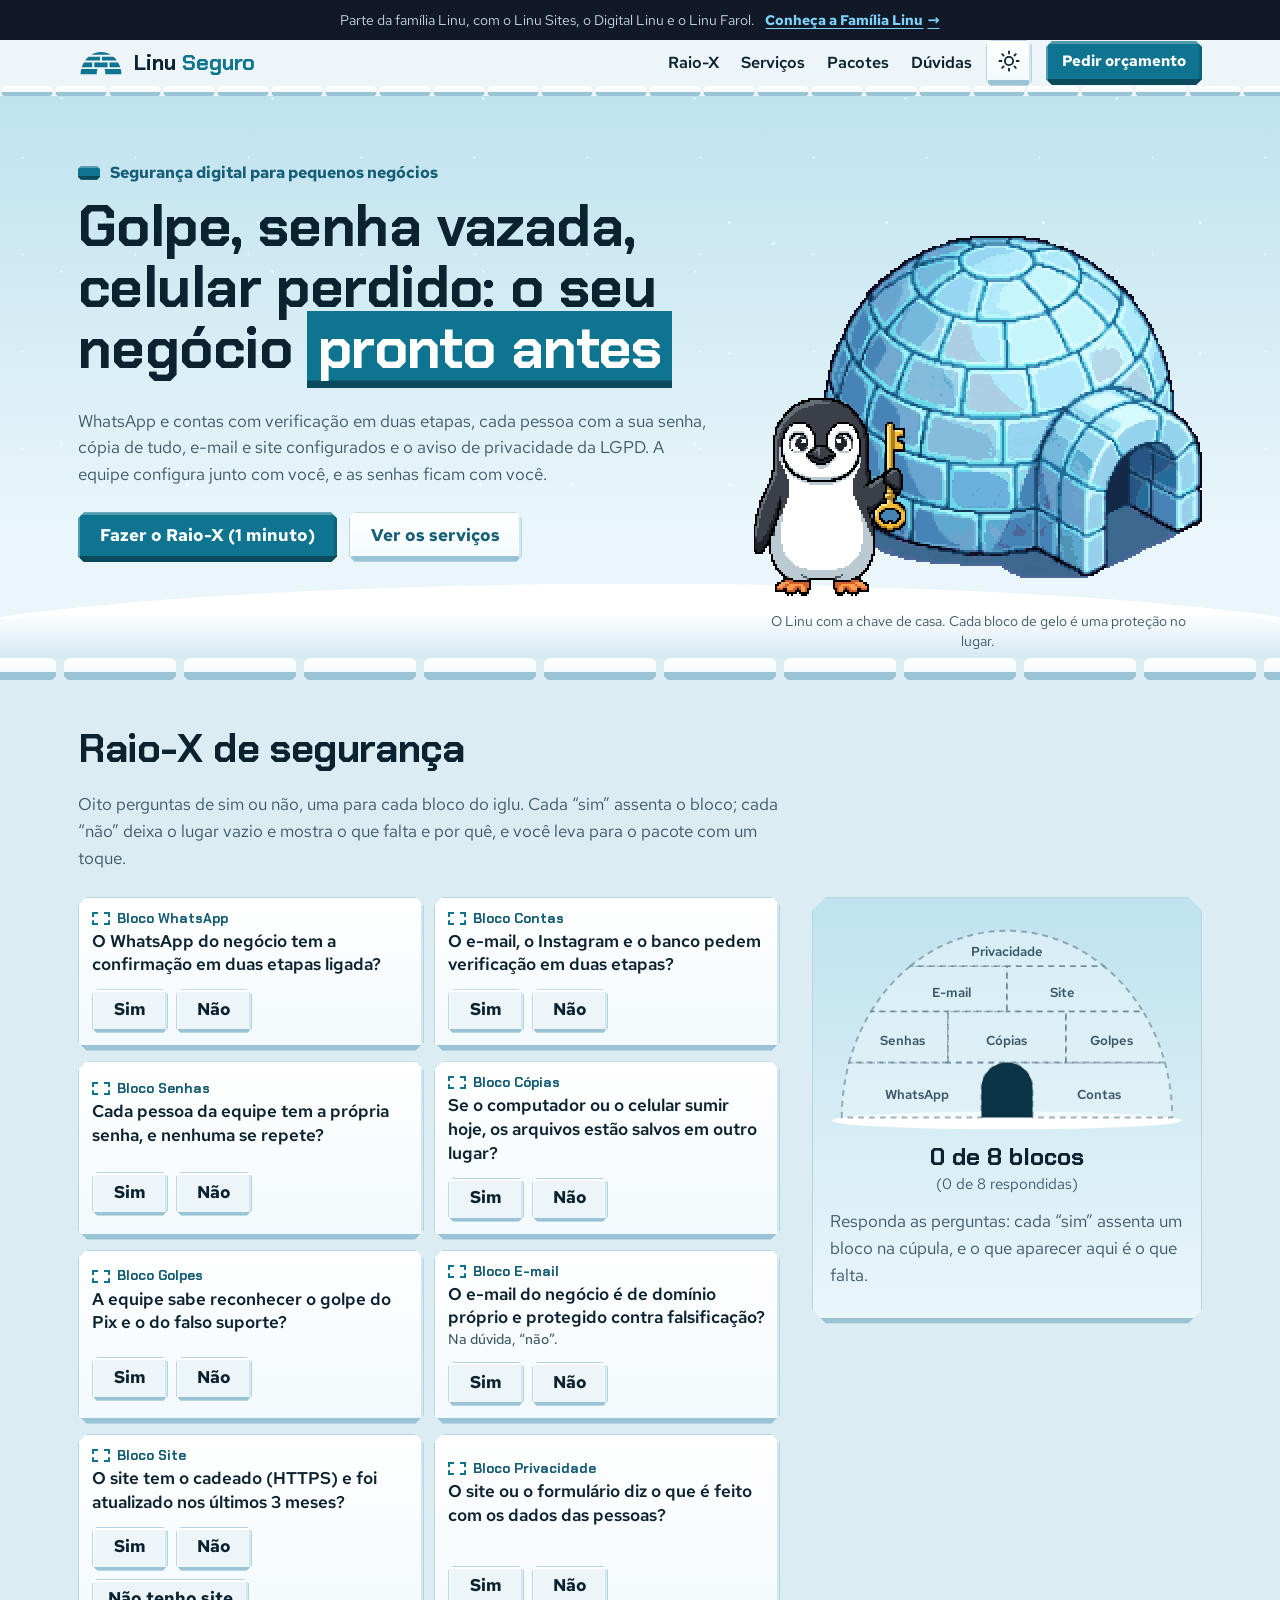
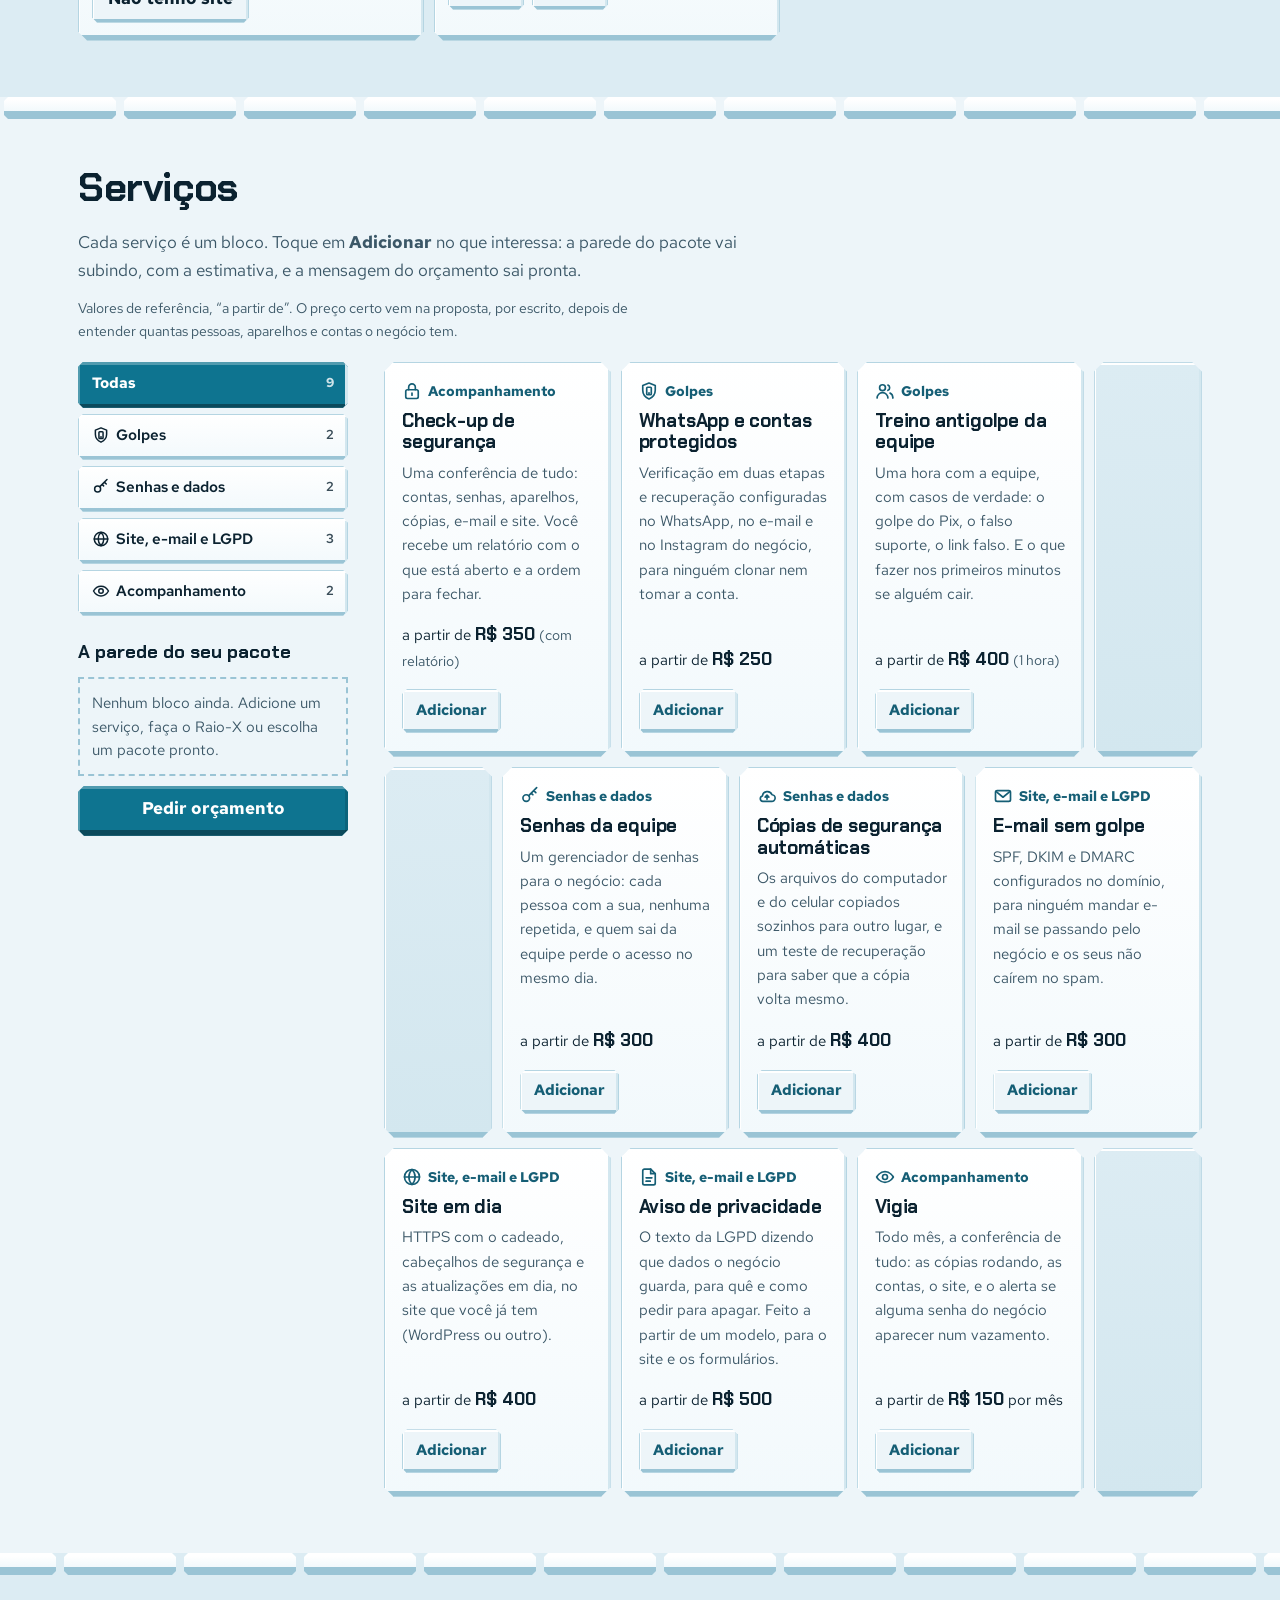
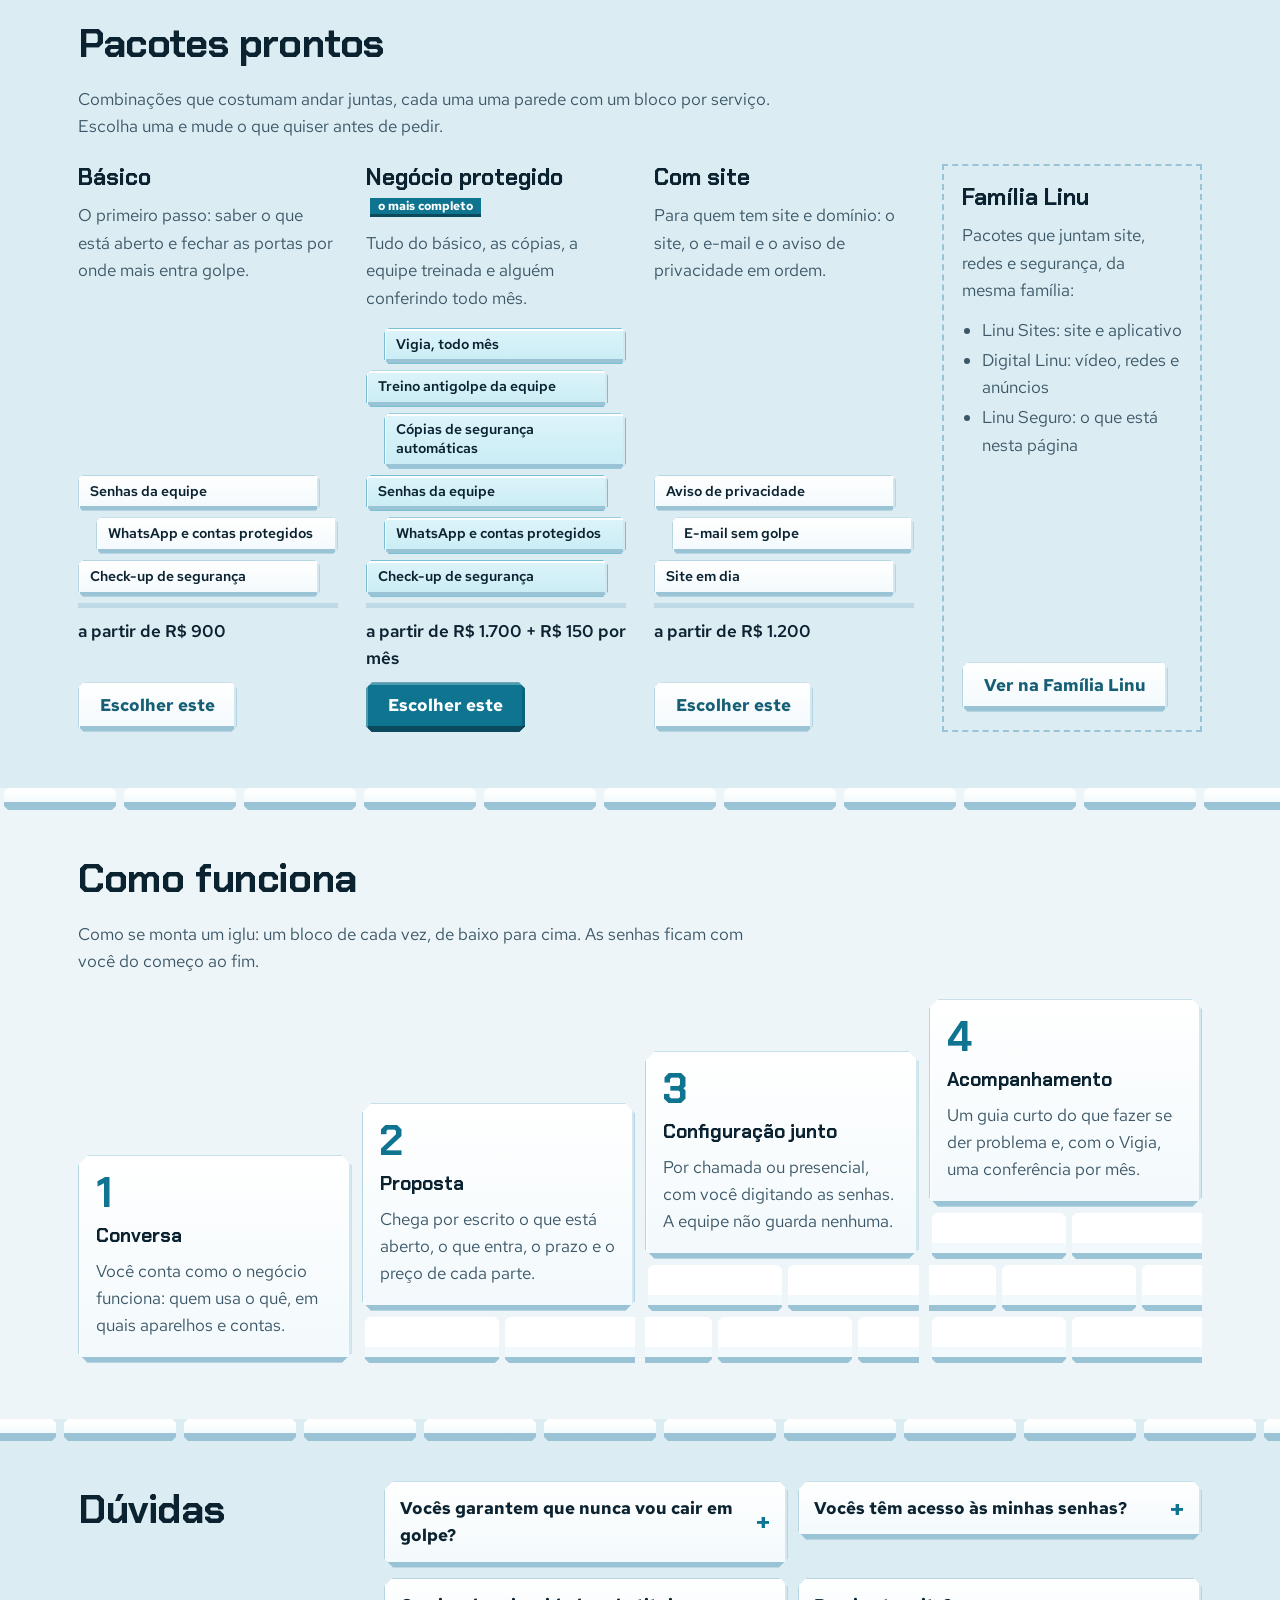
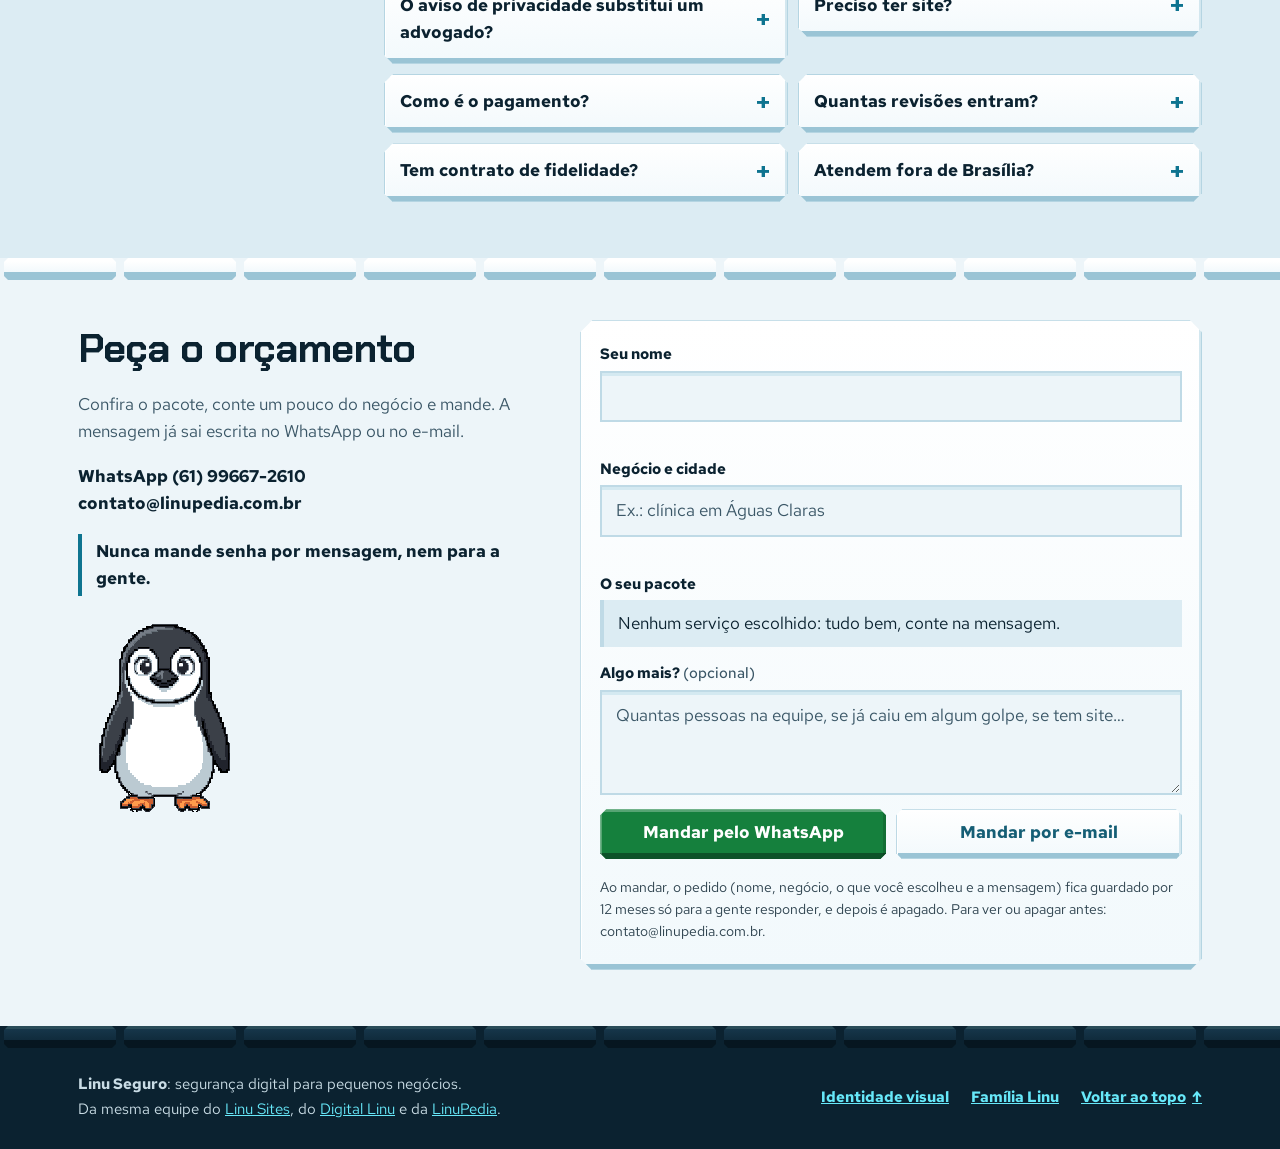
==== commit 9bb943d3: "Faixa da família com o Linu Farol" ====
--- a/index.html
+++ b/index.html
@@ -27,9 +27,9 @@
   <link rel="preload" href="fontes/chakra-petch-latin-700.woff2" as="font" type="font/woff2" crossorigin>
   <link rel="preload" href="fontes/red-hat-text-latin.woff2" as="font" type="font/woff2" crossorigin>
   <script src="js/tema-inicio.js?v=b2e4d710"></script>
-  <link rel="stylesheet" href="css/estilo.css?v=5417a39e">
+  <link rel="stylesheet" href="css/estilo.css?v=6cd4e4c8">
   <link rel="stylesheet" href="css/movimento.css?v=6c3684a3">
-  <script src="js/seguro.js?v=fb1ccdaf" defer></script>
+  <script src="js/seguro.js?v=12d8dece" defer></script>
   <script src="js/linu-vivo.js?v=daf0f399" defer></script>
   <script src="js/movimento.js?v=c068d761" defer></script>
 </head>
@@ -50,7 +50,7 @@
   </svg>
   <!-- A faixa da família (06/11/2026): aponta para a Família Linu, que reúne os quatro serviços -->
   <aside class="faixa-irma" aria-label="Família Linu">
-    <span>Parte da família Linu, com o Linu Sites e o Digital Linu.</span>
+    <span>Parte da família Linu, com o Linu Sites, o Digital Linu e o Linu Farol.</span>
     <a href="https://familia.linupedia.com.br/">Conheça a Família Linu <span aria-hidden="true">→</span></a>
   </aside>
 
@@ -241,6 +241,7 @@
 
           <!-- Os blocos assentados em fileiras desencontradas, como alvenaria: cada fileira começa meio bloco para o lado,
                e os meios-blocos das pontas são só desenho (css/estilo.css, "A parede de serviços") -->
+          <p class="faixa-dica" aria-hidden="true">Arraste para o lado para ver os blocos →</p>
           <div class="servicos" data-mov-grupo="sobe" data-servicos>
             <article class="servico bloco" data-cat="acompanhar" data-id="checkup" data-preco="350" data-tipo="unico">
               <span class="servico-area"><svg class="icone" aria-hidden="true"><use href="#i-cadeado"/></svg>Acompanhamento</span>
@@ -478,11 +479,12 @@
     </section>
   </main>
 
-  <!-- No celular e no tablet, o pacote fica preso embaixo, ao alcance do polegar -->
-  <div class="barra-pacote" data-barra hidden>
+  <!-- No celular e no tablet, o pacote fica preso embaixo, ao alcance do polegar; vazio, a barra fica só no celular, com
+       o pedir (07/11/2026), e some na abertura e no contato -->
+  <aside class="barra-pacote" data-barra aria-label="O seu pacote" hidden>
     <span class="barra-texto" data-barra-texto aria-live="polite"></span>
     <a class="botao botao-pequeno" href="#contato">Pedir orçamento</a>
-  </div>
+  </aside>
 
   <footer class="rodape">
     <div class="dentro rodape-dentro">
--- a/css/estilo.css
+++ b/css/estilo.css
@@ -397,7 +397,14 @@
   .marca { font-size: 1.2rem; gap: 8px; }
   .areas { position: sticky; top: 72px; z-index: 5; background: var(--neve); padding-top: 8px; }
   .rodape-links { width: 100%; }
-}
+  /* os serviços correm de lado, um bloco por vez, abaixo das abas das áreas (07/11/2026) */
+  .faixa-dica { display: block; margin: 0 0 8px; font-size: .85rem; font-weight: 700; color: var(--tinta-suave); }
+  .servicos { grid-auto-flow: column; grid-auto-columns: 84%; align-items: stretch; margin: 0 -16px; padding: 6px 16px 18px; overflow-x: auto; overscroll-behavior-x: contain; scroll-snap-type: x mandatory; scroll-padding: 0 16px; scrollbar-width: thin; }
+  .servico { scroll-snap-align: start; grid-template-rows: auto auto 1fr auto; }
+  .servico:nth-child(odd of .servico:not([hidden])), .servico:nth-child(even of .servico:not([hidden])) { margin: 0; }
+}
+.faixa-dica { display: none; }
+@media (max-width: 699px) { .faixa-dica { display: block; } }
 
 /* ===== Tablet (700 a 1099 px): faixa de áreas no alto, a parede em fileiras de 2, pacotes em 2 colunas ===== */
 @media (min-width: 700px) {
@@ -422,6 +429,7 @@
   .contato-dentro { grid-template-columns: 1fr 1.3fr; align-items: start; }
   .contato-linu { display: block; }
   .barra-pacote { left: auto; right: 24px; bottom: 24px; min-width: 380px; }
+  .barra-pacote.vazia { display: none; }
 }
 /* tablet em pé: o menu mais junto e o botão do orçamento com o rótulo curto, para caber numa linha */
 @media (min-width: 700px) and (max-width: 899px) {
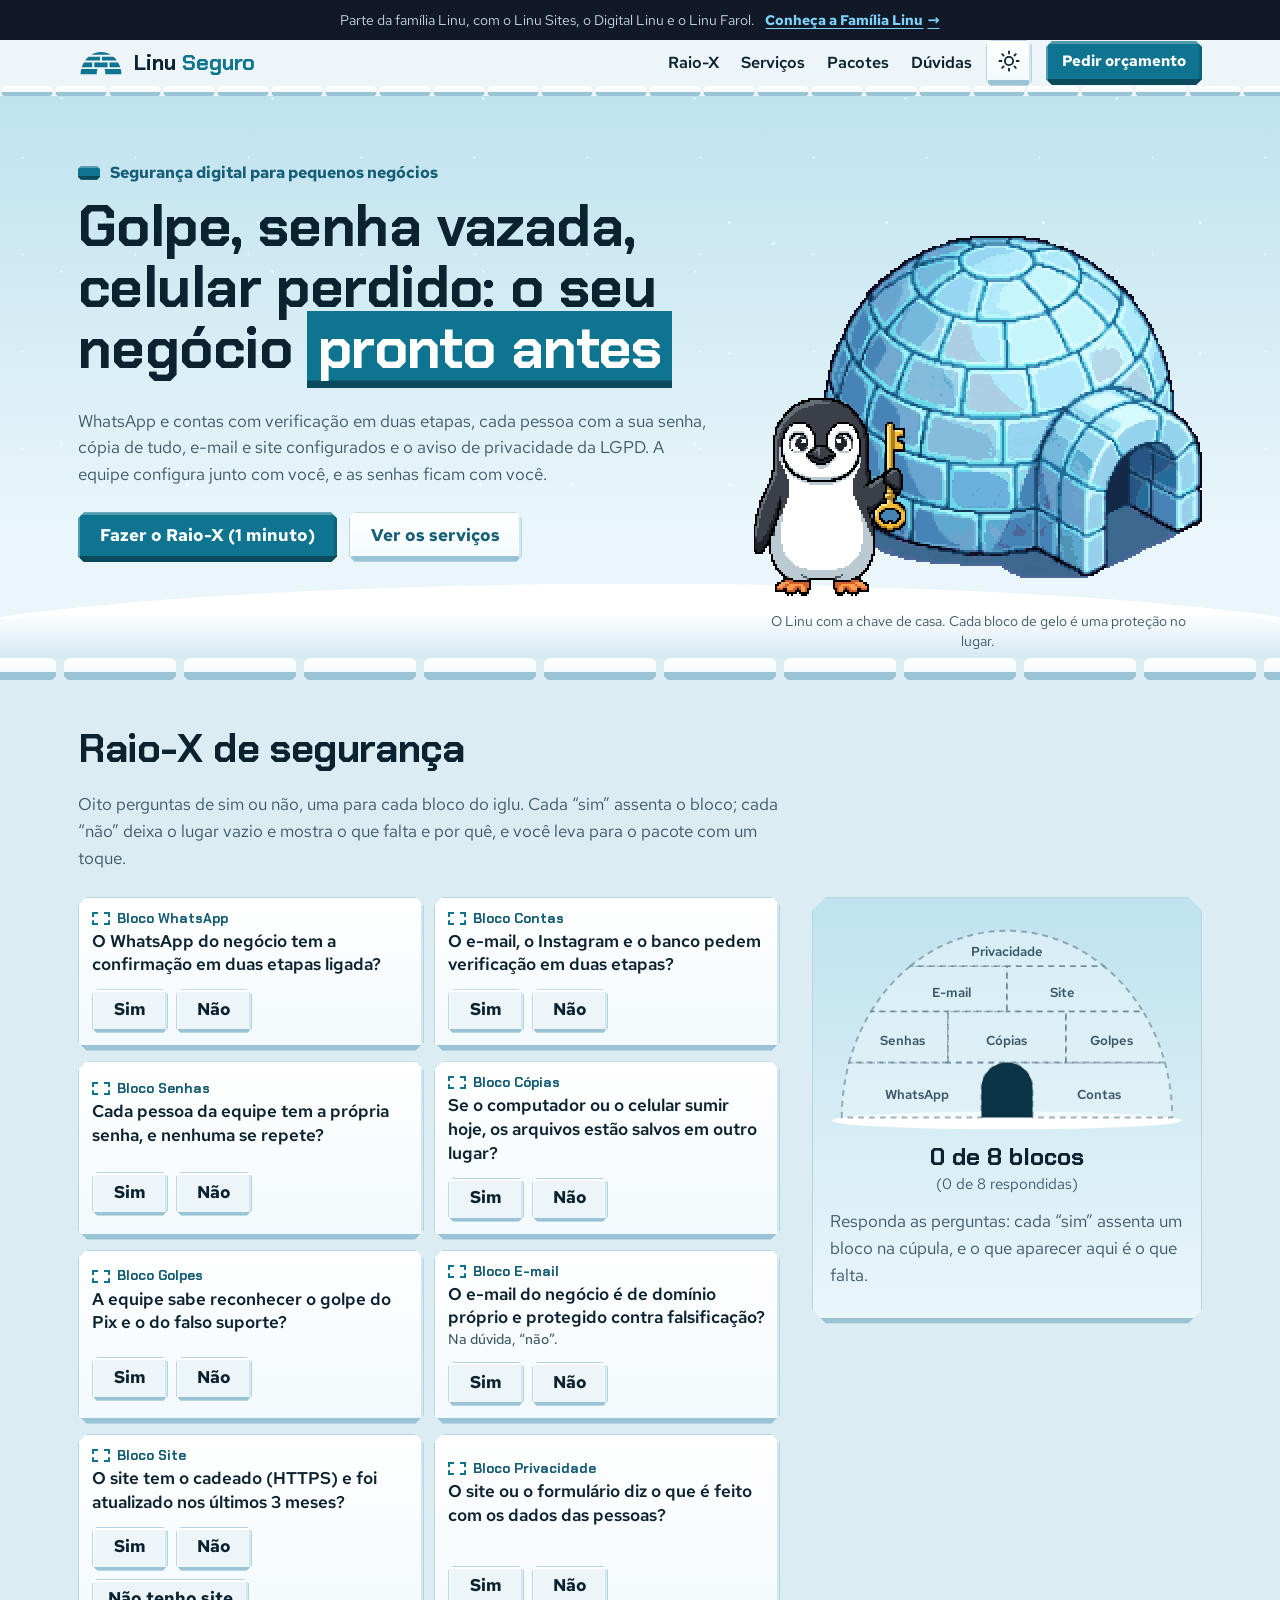
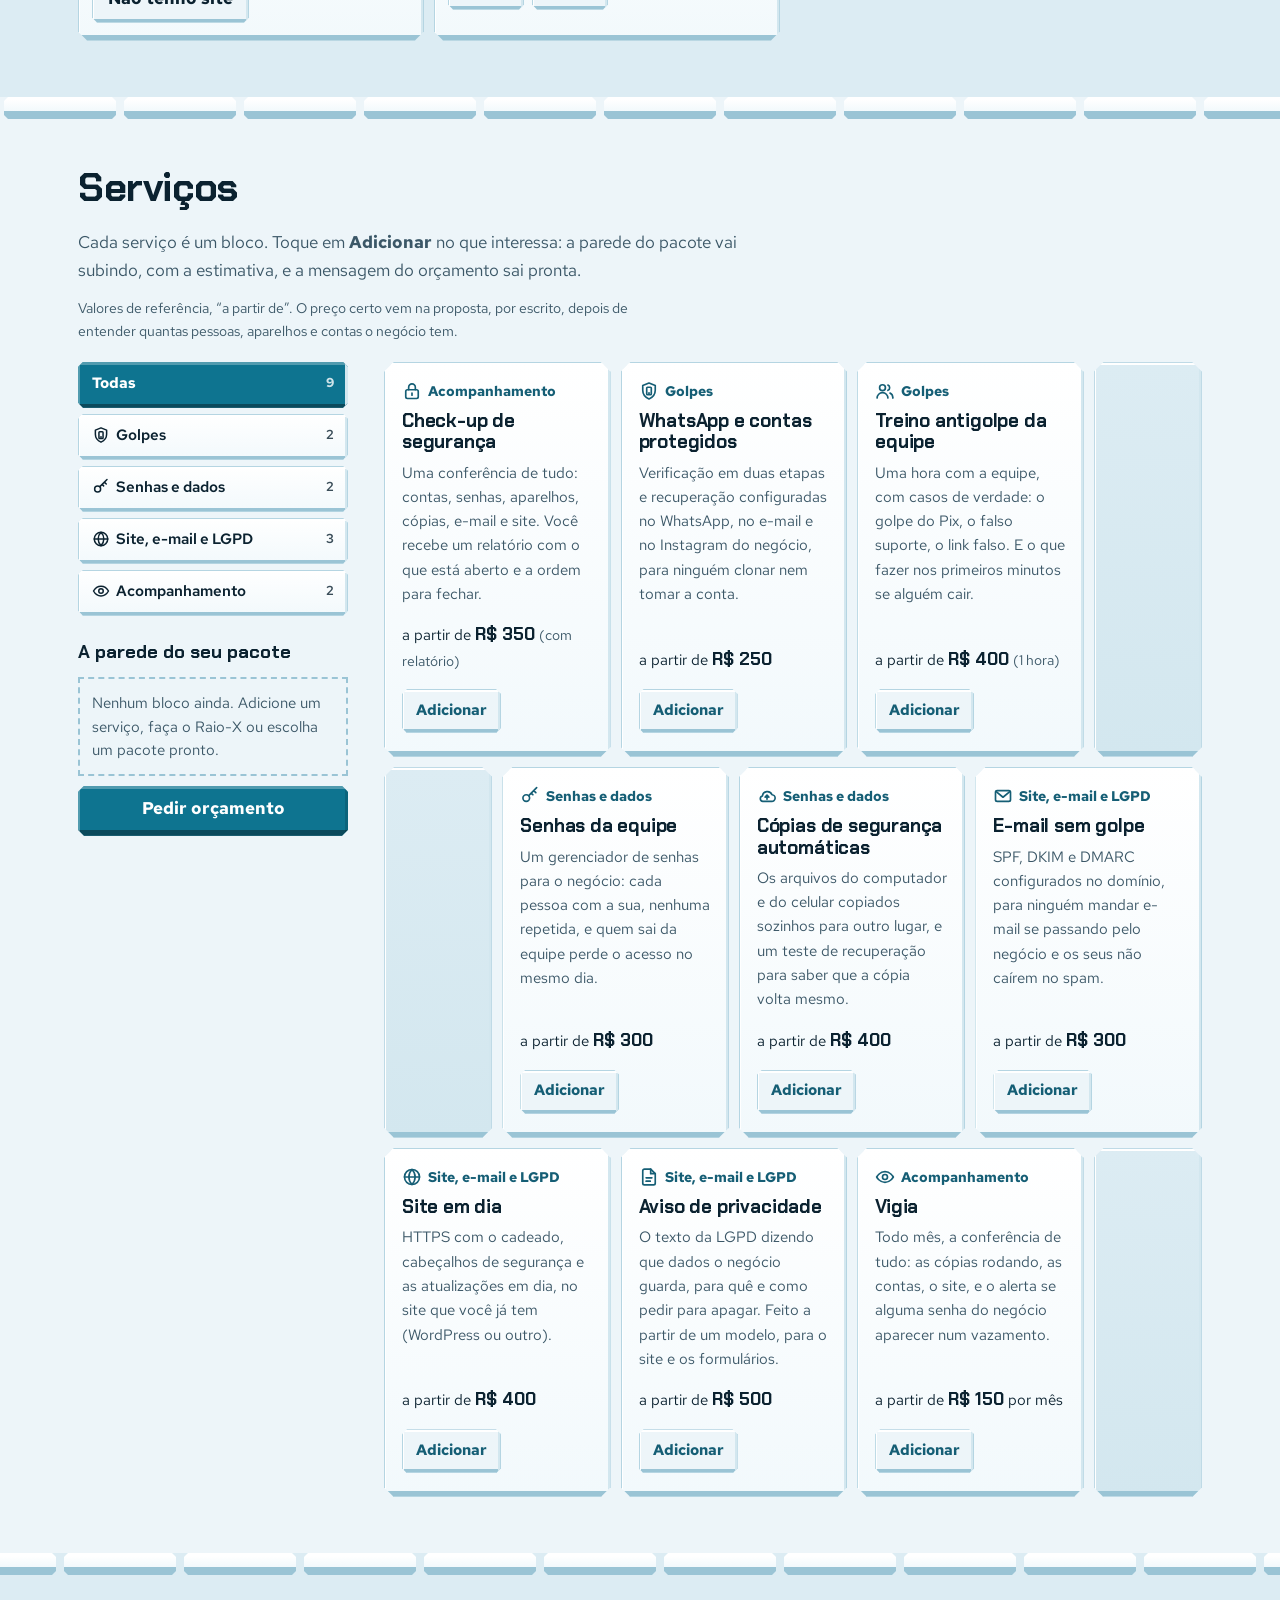
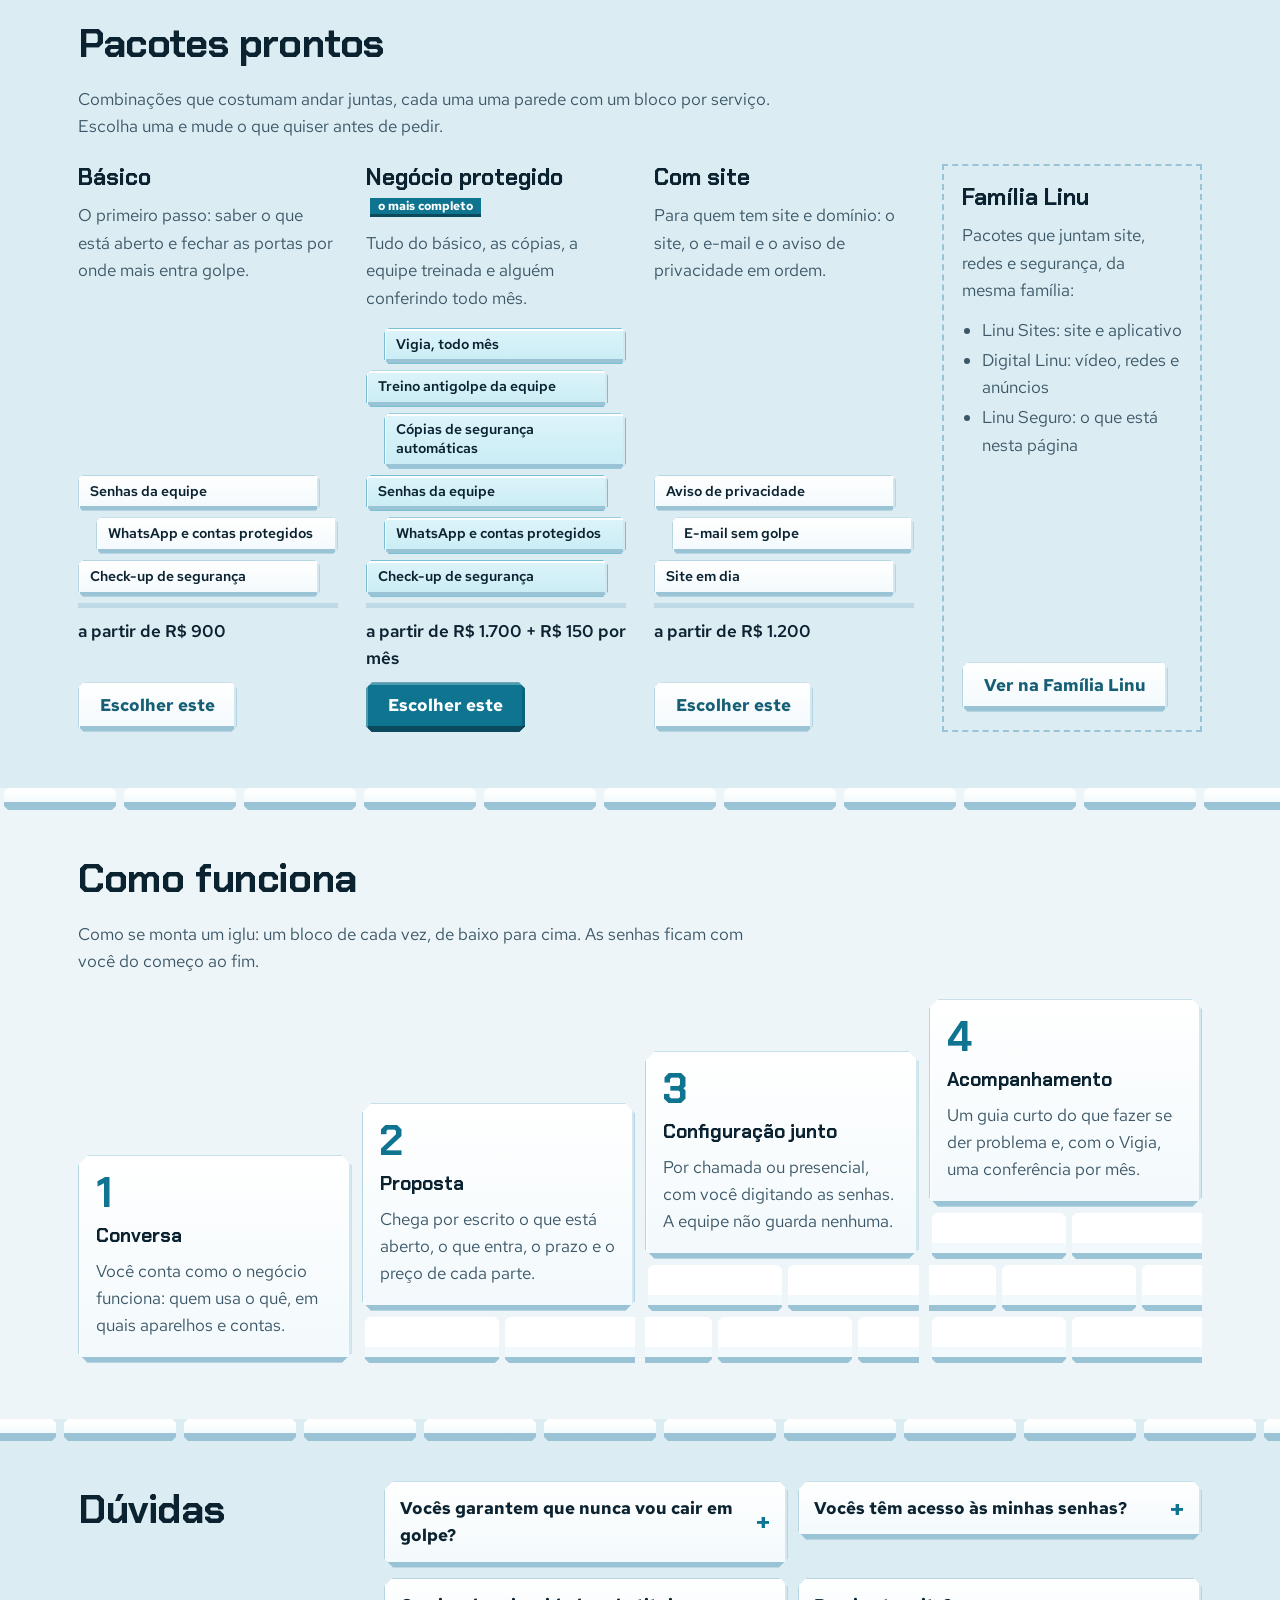
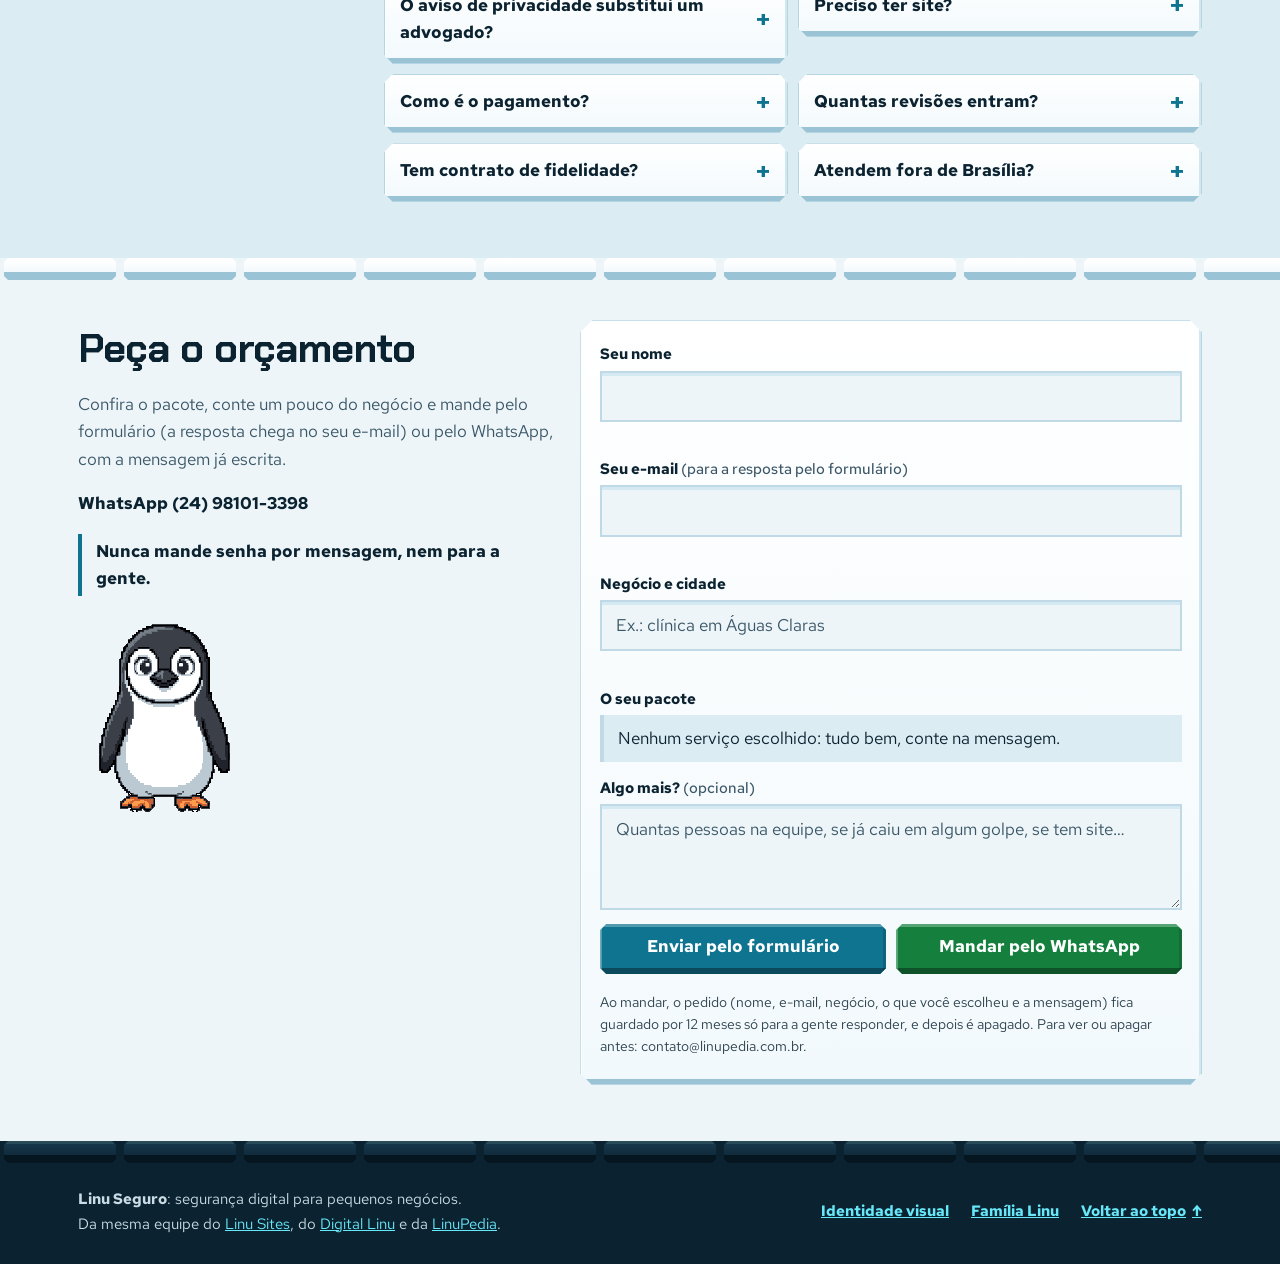
==== commit 4186a48d: "Contato: WhatsApp (24) 98101-3398 e o e-mail vira formulário, com o /admin na Família" ====
--- a/index.html
+++ b/index.html
@@ -21,17 +21,18 @@
   <meta property="og:image:alt" content="O Linu, o pinguim em pixel art, com a chave na frente do iglu, na neve, ao lado da marca de blocos de gelo, do nome Linu Seguro e da frase: o seu negócio pronto antes do golpe">
   <meta name="twitter:card" content="summary_large_image">
   <!-- O que o Google lê sobre o Linu Seguro (schema.org); os serviços são os 9 blocos da página -->
-  <script type="application/ld+json">{"@context":"https://schema.org","@type":"ProfessionalService","name":"Linu Seguro","url":"https://seguro.linupedia.com.br/","description":"Segurança digital para pequenos negócios: golpes, contas e senhas, cópias de segurança, e-mail, site e LGPD.","image":"https://seguro.linupedia.com.br/img/compartilhar.png","logo":"https://seguro.linupedia.com.br/img/linu-logo.png","telephone":"+55-61-99667-2610","email":"contato@linupedia.com.br","areaServed":"BR","inLanguage":"pt-BR","parentOrganization":{"@type":"Organization","name":"Família Linu","url":"https://familia.linupedia.com.br/"},"hasOfferCatalog":{"@type":"OfferCatalog","name":"Serviços","itemListElement":[{"@type":"Offer","itemOffered":{"@type":"Service","name":"Check-up de segurança"},"priceSpecification":{"@type":"UnitPriceSpecification","minPrice":350,"priceCurrency":"BRL"}},{"@type":"Offer","itemOffered":{"@type":"Service","name":"WhatsApp e contas protegidos"},"priceSpecification":{"@type":"UnitPriceSpecification","minPrice":250,"priceCurrency":"BRL"}},{"@type":"Offer","itemOffered":{"@type":"Service","name":"Senhas da equipe"},"priceSpecification":{"@type":"UnitPriceSpecification","minPrice":300,"priceCurrency":"BRL"}},{"@type":"Offer","itemOffered":{"@type":"Service","name":"Cópias de segurança automáticas"},"priceSpecification":{"@type":"UnitPriceSpecification","minPrice":400,"priceCurrency":"BRL"}},{"@type":"Offer","itemOffered":{"@type":"Service","name":"E-mail sem golpe"},"priceSpecification":{"@type":"UnitPriceSpecification","minPrice":300,"priceCurrency":"BRL"}},{"@type":"Offer","itemOffered":{"@type":"Service","name":"Site em dia"},"priceSpecification":{"@type":"UnitPriceSpecification","minPrice":400,"priceCurrency":"BRL"}},{"@type":"Offer","itemOffered":{"@type":"Service","name":"Aviso de privacidade (LGPD)"},"priceSpecification":{"@type":"UnitPriceSpecification","minPrice":500,"priceCurrency":"BRL"}},{"@type":"Offer","itemOffered":{"@type":"Service","name":"Treino antigolpe da equipe"},"priceSpecification":{"@type":"UnitPriceSpecification","minPrice":400,"priceCurrency":"BRL"}},{"@type":"Offer","itemOffered":{"@type":"Service","name":"Vigia mensal"},"priceSpecification":{"@type":"UnitPriceSpecification","minPrice":150,"priceCurrency":"BRL","unitText":"mês"}}]}}</script>
-  <meta http-equiv="Content-Security-Policy" content="default-src 'self'; img-src 'self' data:; font-src 'self'; style-src 'self'; script-src 'self'; connect-src 'self'; object-src 'none'; base-uri 'self'; form-action 'self'">
+  <script type="application/ld+json">{"@context":"https://schema.org","@type":"ProfessionalService","name":"Linu Seguro","url":"https://seguro.linupedia.com.br/","description":"Segurança digital para pequenos negócios: golpes, contas e senhas, cópias de segurança, e-mail, site e LGPD.","image":"https://seguro.linupedia.com.br/img/compartilhar.png","logo":"https://seguro.linupedia.com.br/img/linu-logo.png","telephone":"+55-24-98101-3398","email":"contato@linupedia.com.br","areaServed":"BR","inLanguage":"pt-BR","parentOrganization":{"@type":"Organization","name":"Família Linu","url":"https://familia.linupedia.com.br/"},"hasOfferCatalog":{"@type":"OfferCatalog","name":"Serviços","itemListElement":[{"@type":"Offer","itemOffered":{"@type":"Service","name":"Check-up de segurança"},"priceSpecification":{"@type":"UnitPriceSpecification","minPrice":350,"priceCurrency":"BRL"}},{"@type":"Offer","itemOffered":{"@type":"Service","name":"WhatsApp e contas protegidos"},"priceSpecification":{"@type":"UnitPriceSpecification","minPrice":250,"priceCurrency":"BRL"}},{"@type":"Offer","itemOffered":{"@type":"Service","name":"Senhas da equipe"},"priceSpecification":{"@type":"UnitPriceSpecification","minPrice":300,"priceCurrency":"BRL"}},{"@type":"Offer","itemOffered":{"@type":"Service","name":"Cópias de segurança automáticas"},"priceSpecification":{"@type":"UnitPriceSpecification","minPrice":400,"priceCurrency":"BRL"}},{"@type":"Offer","itemOffered":{"@type":"Service","name":"E-mail sem golpe"},"priceSpecification":{"@type":"UnitPriceSpecification","minPrice":300,"priceCurrency":"BRL"}},{"@type":"Offer","itemOffered":{"@type":"Service","name":"Site em dia"},"priceSpecification":{"@type":"UnitPriceSpecification","minPrice":400,"priceCurrency":"BRL"}},{"@type":"Offer","itemOffered":{"@type":"Service","name":"Aviso de privacidade (LGPD)"},"priceSpecification":{"@type":"UnitPriceSpecification","minPrice":500,"priceCurrency":"BRL"}},{"@type":"Offer","itemOffered":{"@type":"Service","name":"Treino antigolpe da equipe"},"priceSpecification":{"@type":"UnitPriceSpecification","minPrice":400,"priceCurrency":"BRL"}},{"@type":"Offer","itemOffered":{"@type":"Service","name":"Vigia mensal"},"priceSpecification":{"@type":"UnitPriceSpecification","minPrice":150,"priceCurrency":"BRL","unitText":"mês"}}]}}</script>
+  <meta http-equiv="Content-Security-Policy" content="default-src 'self'; img-src 'self' data:; font-src 'self'; style-src 'self'; script-src 'self'; connect-src 'self' https://farol.linupedia.com.br; object-src 'none'; base-uri 'self'; form-action 'self'">
   <link rel="canonical" href="https://seguro.linupedia.com.br/">
   <link rel="preload" href="fontes/chakra-petch-latin-700.woff2" as="font" type="font/woff2" crossorigin>
   <link rel="preload" href="fontes/red-hat-text-latin.woff2" as="font" type="font/woff2" crossorigin>
   <script src="js/tema-inicio.js?v=b2e4d710"></script>
-  <link rel="stylesheet" href="css/estilo.css?v=6cd4e4c8">
+  <link rel="stylesheet" href="css/estilo.css?v=5dd4f1a7">
   <link rel="stylesheet" href="css/movimento.css?v=6c3684a3">
-  <script src="js/seguro.js?v=12d8dece" defer></script>
+  <script src="js/seguro.js?v=d5505e13" defer></script>
   <script src="js/linu-vivo.js?v=daf0f399" defer></script>
   <script src="js/movimento.js?v=c068d761" defer></script>
+  <script src="js/farol-visitas.js?v=56fa18e5" defer></script>
 </head>
 <body>
   <!-- Os ícones do Linu Seguro, desenhados para ele (traço 2, pontas redondas), no lugar de emoji; o i-domo é a cúpula
@@ -138,6 +139,7 @@
               </svg>
               <span data-raiox-mini>0 de 8 blocos</span>
             </div>
+            <div class="perguntas-faixa">
             <fieldset class="pergunta bloco" data-pergunta="whats">
               <legend><span class="pergunta-bloco">Bloco WhatsApp</span>O WhatsApp do negócio tem a confirmação em duas etapas ligada?</legend>
               <label><input type="radio" name="rx-whats" value="sim"><span>Sim</span></label>
@@ -179,6 +181,13 @@
               <label><input type="radio" name="rx-privacidade" value="sim"><span>Sim</span></label>
               <label><input type="radio" name="rx-privacidade" value="nao"><span>Não</span></label>
             </fieldset>
+            </div>
+            <!-- só no celular (11/11/2026): um bloco por vez, de lado; responder já leva ao próximo -->
+            <div class="perguntas-nav" data-perguntas-nav hidden>
+              <button type="button" class="perguntas-seta" data-perguntas-ir="-1" aria-label="Pergunta anterior">←</button>
+              <span data-perguntas-pos aria-live="polite">Pergunta 1 de 8</span>
+              <button type="button" class="perguntas-seta" data-perguntas-ir="1" aria-label="Próxima pergunta">→</button>
+            </div>
           </div>
           <div class="raiox-resultado" aria-live="polite">
             <div class="raiox-ceu">
@@ -442,8 +451,9 @@
       <div class="dentro contato-dentro">
         <div class="contato-texto">
           <h2 data-mov="palavras">Peça o orçamento</h2>
-          <p>Confira o pacote, conte um pouco do negócio e mande. A mensagem já sai escrita no WhatsApp ou no e-mail.</p>
-          <p class="contato-canais">WhatsApp (61) 99667-2610<br>contato@linupedia.com.br</p>
+          <p>Confira o pacote, conte um pouco do negócio e mande pelo formulário (a resposta chega no seu e-mail) ou pelo
+            WhatsApp, com a mensagem já escrita.</p>
+          <p class="contato-canais">WhatsApp (24) 98101-3398</p>
           <p class="contato-aviso">Nunca mande senha por mensagem, nem para a gente.</p>
           <img class="pixel contato-linu" data-mov="cortina" data-linu-vivo data-piscar="img/linu-frente-piscando.png?v=bdd2509a" src="img/linu-frente.png?v=015c42f4" alt="" width="172" height="190">
         </div>
@@ -454,6 +464,11 @@
             <p class="campo-erro" id="nome-erro" aria-live="polite"></p>
           </div>
           <div class="campo">
+            <label for="email">Seu e-mail <span class="opcional">(para a resposta pelo formulário)</span></label>
+            <input type="email" id="email" name="email" autocomplete="email" inputmode="email" aria-describedby="email-erro">
+            <p class="campo-erro" id="email-erro" aria-live="polite"></p>
+          </div>
+          <div class="campo">
             <label for="negocio">Negócio e cidade</label>
             <input type="text" id="negocio" name="negocio" placeholder="Ex.: clínica em Águas Claras" required aria-describedby="negocio-erro">
             <p class="campo-erro" id="negocio-erro" aria-live="polite"></p>
@@ -470,10 +485,11 @@
           <!-- campo que só robô preenche (o servidor ignora o pedido que vier com ele) -->
           <div class="pote" aria-hidden="true"><label>Não preencha<input type="text" name="site_extra" tabindex="-1" autocomplete="off"></label></div>
           <div class="formulario-botoes">
-            <a class="botao botao-whatsapp" href="https://wa.me/5561996672610" target="_blank" rel="noopener" data-enviar="whatsapp">Mandar pelo WhatsApp</a>
-            <a class="botao botao-gelo" href="mailto:contato@linupedia.com.br" data-enviar="email">Mandar por e-mail</a>
-          </div>
-          <p class="formulario-privacidade">Ao mandar, o pedido (nome, negócio, o que você escolheu e a mensagem) fica guardado por 12 meses só para a gente responder, e depois é apagado. Para ver ou apagar antes: contato@linupedia.com.br.</p>
+            <button type="button" class="botao" data-enviar="formulario">Enviar pelo formulário</button>
+            <a class="botao botao-whatsapp" href="https://wa.me/5524981013398" target="_blank" rel="noopener" data-enviar="whatsapp">Mandar pelo WhatsApp</a>
+          </div>
+          <p class="formulario-status" data-formulario-status role="status" aria-live="polite"></p>
+          <p class="formulario-privacidade">Ao mandar, o pedido (nome, e-mail, negócio, o que você escolheu e a mensagem) fica guardado por 12 meses só para a gente responder, e depois é apagado. Para ver ou apagar antes: contato@linupedia.com.br.</p>
         </div>
       </div>
     </section>
--- a/css/estilo.css
+++ b/css/estilo.css
@@ -212,6 +212,19 @@
 .raiox-grade { display: grid; gap: 20px; }
 .raiox-grade > * { min-width: 0; }
 .perguntas { display: grid; gap: var(--jw); align-content: start; }
+.perguntas-faixa { display: contents; }
+.perguntas-nav[hidden] { display: none; }
+/* no celular, os oito blocos viram cartões de lado, um por vez (11/11/2026): o raio-X cabe numa tela e pouco */
+@media (max-width: 699px) {
+  .perguntas-faixa.em-cartoes { display: flex; gap: 12px; overflow-x: auto; scroll-snap-type: x mandatory; overscroll-behavior-x: contain; scrollbar-width: none; padding: 4px 0 8px; }
+  .perguntas-faixa.em-cartoes::-webkit-scrollbar { display: none; }
+  .perguntas-faixa.em-cartoes .pergunta { flex: 0 0 100%; scroll-snap-align: start; align-content: space-between; min-height: 170px; }
+  .perguntas-nav { display: flex; align-items: center; justify-content: space-between; gap: 12px; font-family: "Chakra Petch", sans-serif; font-weight: 700; color: var(--tinta-suave); }
+  .perguntas-seta { min-width: 48px; min-height: 44px; border: 0; background: var(--bloco); box-shadow: inset 0 0 0 1px var(--aresta), inset 0 -4px 0 var(--sombra); color: var(--tinta); font: 700 1.1rem "Chakra Petch", sans-serif; cursor: pointer; transition: opacity .2s ease-out, transform .15s ease-out; }
+  .perguntas-seta:active { transform: translateY(2px); }
+  .perguntas-seta:disabled { opacity: .35; cursor: default; }
+  .perguntas-seta:focus-visible { outline: 3px solid var(--foco); outline-offset: 2px; }
+}
 .pergunta { --c: 9px; margin: 0; padding: 12px 14px 18px; border: 0; min-inline-size: 0; display: flex; flex-wrap: wrap; align-items: center; gap: 8px; }
 .pergunta legend { float: left; width: 100%; padding: 0; margin-bottom: 4px; font-weight: 600; line-height: 1.4; }
 .pergunta legend small { display: block; color: var(--tinta-suave); font-size: .88rem; font-weight: 500; }
@@ -531,3 +544,15 @@
 /* o pedido: o campo escondido dos robôs e o aviso de privacidade */
 .pote { position: absolute; left: -9999px; width: 1px; height: 1px; overflow: hidden; }
 .formulario-privacidade { margin: 4px 0 0; font-size: .85rem; opacity: .85; }
+/* a confirmação do formulário (11/11/2026) */
+.formulario-status { margin: 0; font-weight: 700; }
+.formulario-status:empty { display: none; }
+.formulario-status.ok { color: #15803D; }
+.formulario-status.erro { color: #B91C1C; }
+:root[data-theme="dark"] .formulario-status.ok { color: #86EFAC; }
+:root[data-theme="dark"] .formulario-status.erro { color: #FCA5A5; }
+@media (prefers-color-scheme: dark) {
+  :root:not([data-theme="light"]) .formulario-status.ok { color: #86EFAC; }
+  :root:not([data-theme="light"]) .formulario-status.erro { color: #FCA5A5; }
+}
+.formulario-botoes .botao[disabled] { opacity: .7; cursor: progress; }
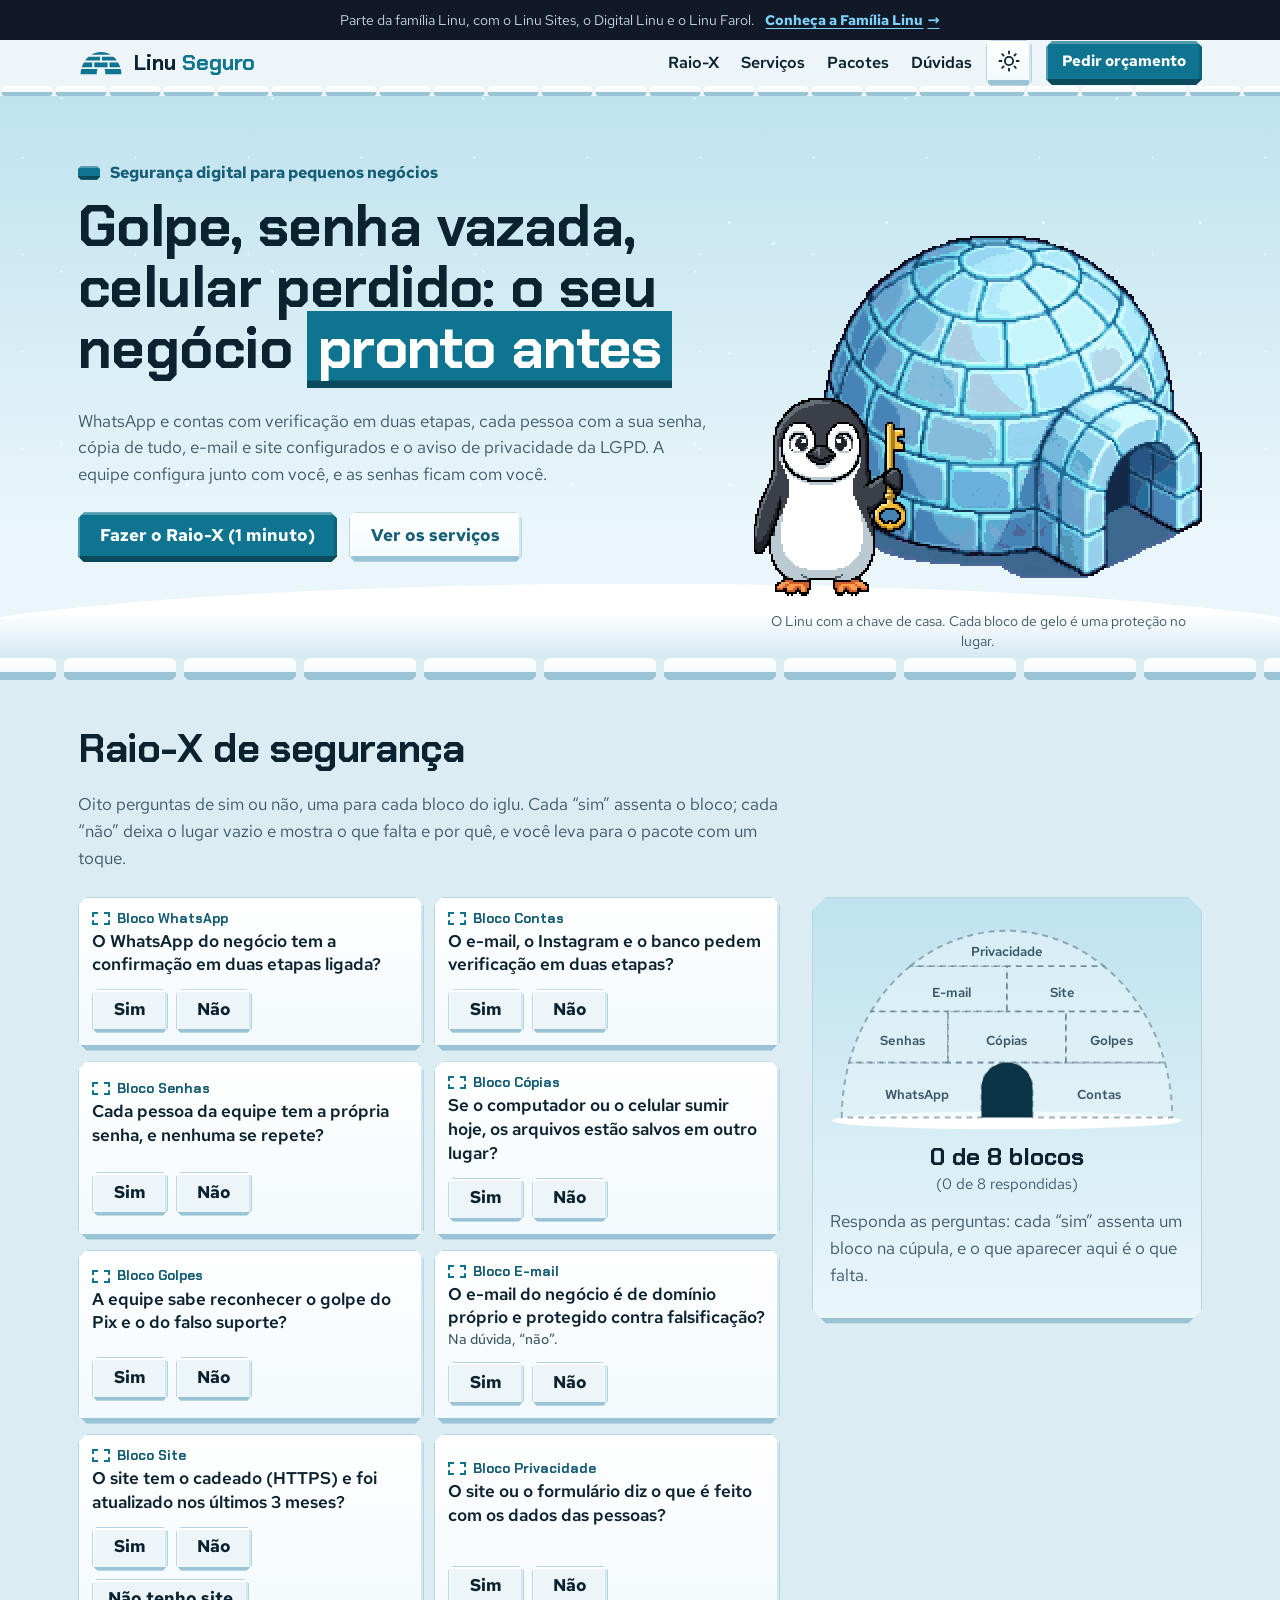
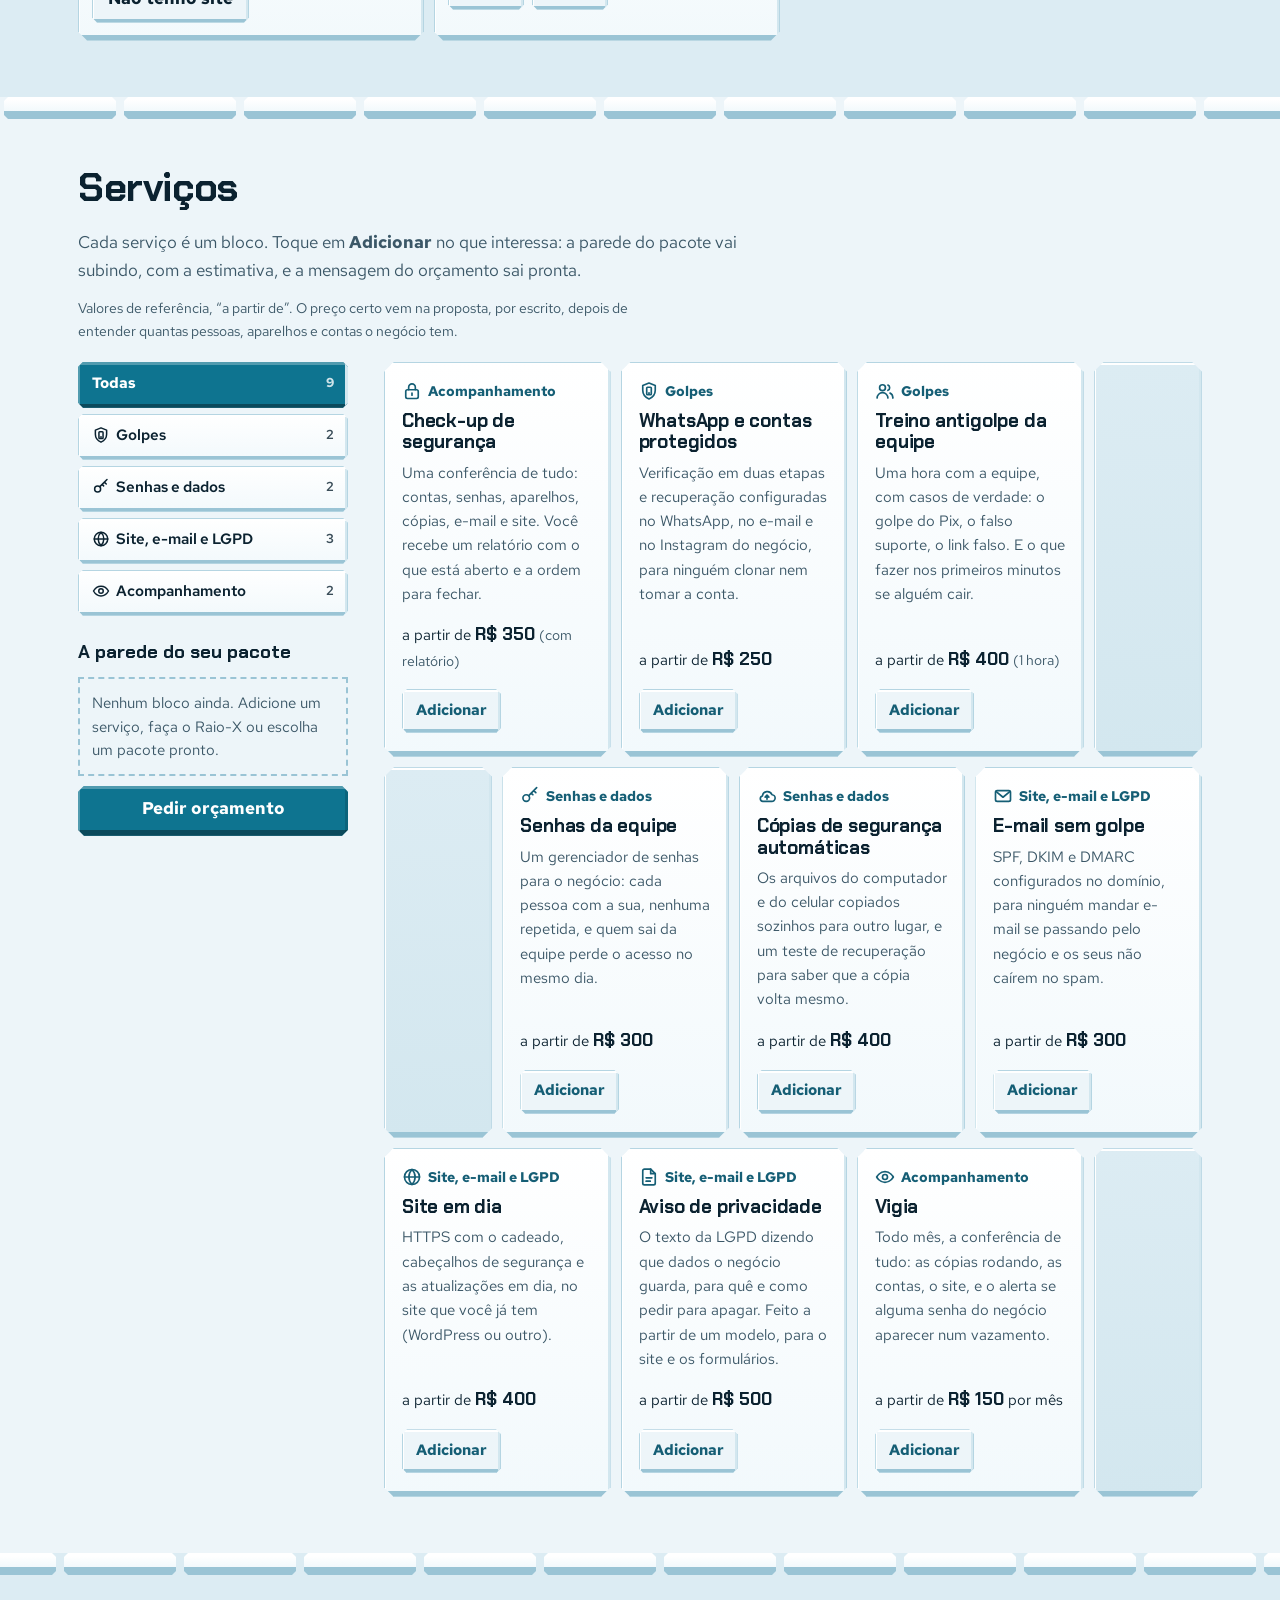
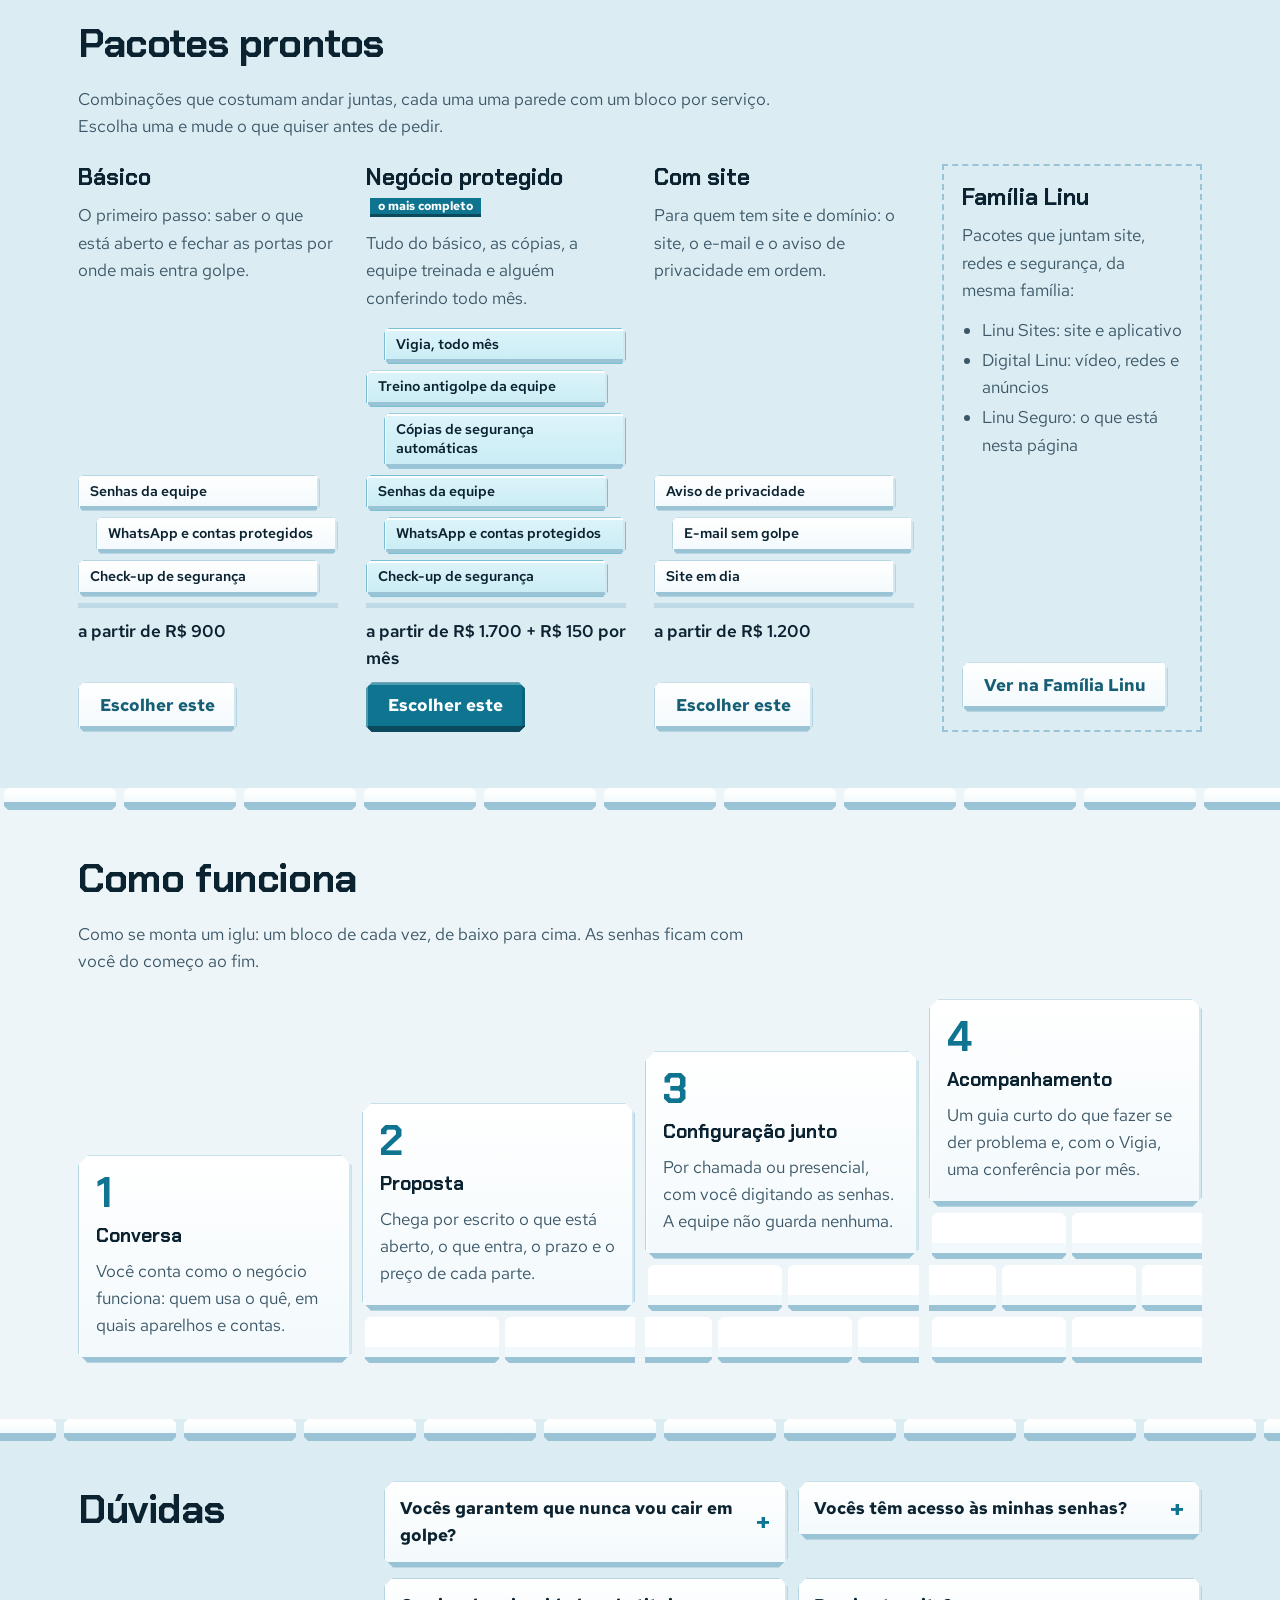
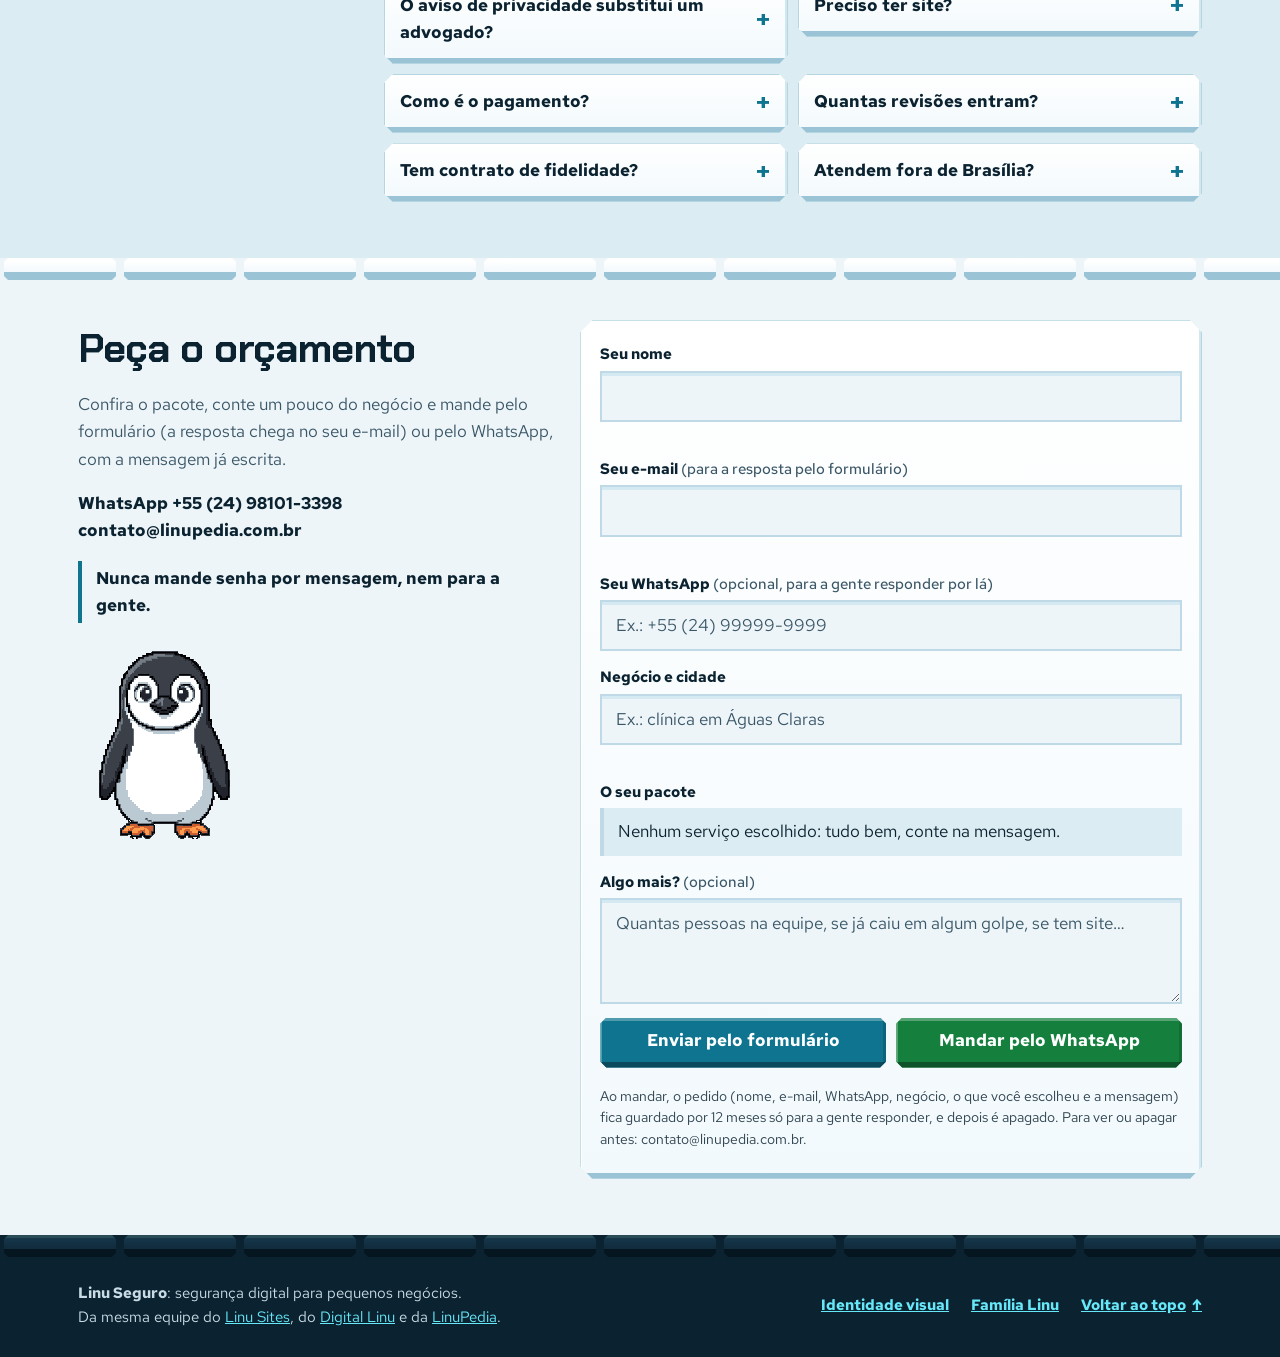
==== commit c0c087da: "Contato: WhatsApp +55 (24) 98101-3398 com o contato@ embaixo e o WhatsApp opcional no formulário" ====
--- a/index.html
+++ b/index.html
@@ -29,7 +29,7 @@
   <script src="js/tema-inicio.js?v=b2e4d710"></script>
   <link rel="stylesheet" href="css/estilo.css?v=5dd4f1a7">
   <link rel="stylesheet" href="css/movimento.css?v=6c3684a3">
-  <script src="js/seguro.js?v=d5505e13" defer></script>
+  <script src="js/seguro.js?v=ab09966f" defer></script>
   <script src="js/linu-vivo.js?v=daf0f399" defer></script>
   <script src="js/movimento.js?v=c068d761" defer></script>
   <script src="js/farol-visitas.js?v=56fa18e5" defer></script>
@@ -453,7 +453,7 @@
           <h2 data-mov="palavras">Peça o orçamento</h2>
           <p>Confira o pacote, conte um pouco do negócio e mande pelo formulário (a resposta chega no seu e-mail) ou pelo
             WhatsApp, com a mensagem já escrita.</p>
-          <p class="contato-canais">WhatsApp (24) 98101-3398</p>
+          <p class="contato-canais">WhatsApp +55 (24) 98101-3398<br>contato@linupedia.com.br</p>
           <p class="contato-aviso">Nunca mande senha por mensagem, nem para a gente.</p>
           <img class="pixel contato-linu" data-mov="cortina" data-linu-vivo data-piscar="img/linu-frente-piscando.png?v=bdd2509a" src="img/linu-frente.png?v=015c42f4" alt="" width="172" height="190">
         </div>
@@ -469,6 +469,10 @@
             <p class="campo-erro" id="email-erro" aria-live="polite"></p>
           </div>
           <div class="campo">
+            <label for="telefone">Seu WhatsApp <span class="opcional">(opcional, para a gente responder por lá)</span></label>
+            <input type="tel" id="telefone" name="telefone" autocomplete="tel" inputmode="tel" maxlength="30" placeholder="Ex.: +55 (24) 99999-9999">
+          </div>
+          <div class="campo">
             <label for="negocio">Negócio e cidade</label>
             <input type="text" id="negocio" name="negocio" placeholder="Ex.: clínica em Águas Claras" required aria-describedby="negocio-erro">
             <p class="campo-erro" id="negocio-erro" aria-live="polite"></p>
@@ -489,7 +493,7 @@
             <a class="botao botao-whatsapp" href="https://wa.me/5524981013398" target="_blank" rel="noopener" data-enviar="whatsapp">Mandar pelo WhatsApp</a>
           </div>
           <p class="formulario-status" data-formulario-status role="status" aria-live="polite"></p>
-          <p class="formulario-privacidade">Ao mandar, o pedido (nome, e-mail, negócio, o que você escolheu e a mensagem) fica guardado por 12 meses só para a gente responder, e depois é apagado. Para ver ou apagar antes: contato@linupedia.com.br.</p>
+          <p class="formulario-privacidade">Ao mandar, o pedido (nome, e-mail, WhatsApp, negócio, o que você escolheu e a mensagem) fica guardado por 12 meses só para a gente responder, e depois é apagado. Para ver ou apagar antes: contato@linupedia.com.br.</p>
         </div>
       </div>
     </section>
